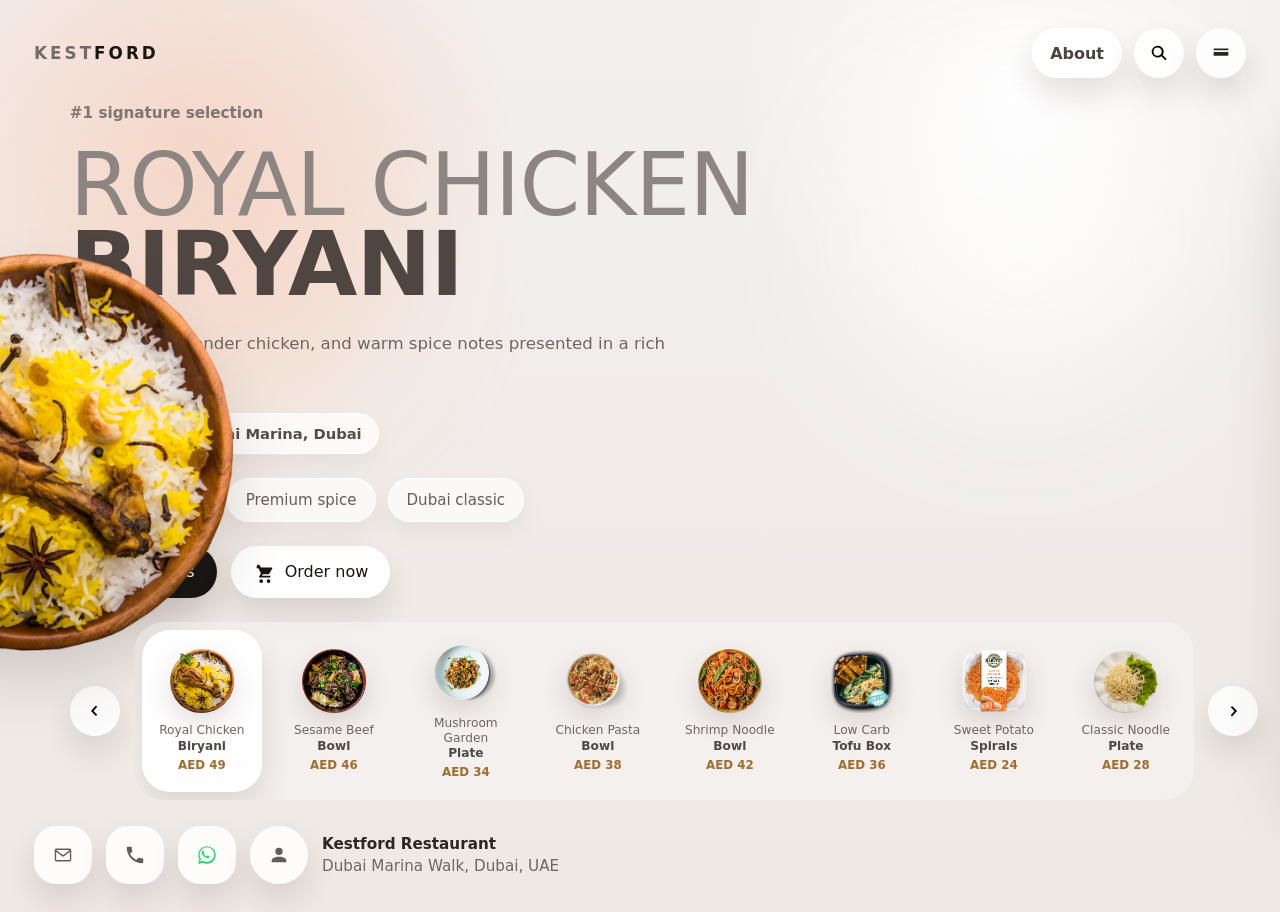
==== index.html @ b84ca765 "Add files via upload" ====
<!doctype html>
<html lang="en">
  <head>
    <meta charset="UTF-8" />
    <meta name="viewport" content="width=device-width, initial-scale=1.0" />
    <title>Kestford Restaurant</title>
    <meta name="description" content="Kestford Restaurant in Dubai, UAE. Signature dishes, AED pricing, and a premium modern dining experience." />
    <link rel="icon" type="image/svg+xml" href="assets/favicon.svg" />
    <link rel="stylesheet" href="styles.css" />
  </head>
  <body>
    <div class="page-shell">
      <div class="bg-orb orb-left"></div>
      <div class="bg-orb orb-right"></div>

      <header class="topbar">
        <a class="brand" href="./">KEST<span>FORD</span></a>
        <div class="top-actions">
          <a class="icon-btn text-pill" href="about/" aria-label="About us">About</a>
          <button class="icon-btn" type="button" aria-label="Search">
            <svg viewBox="0 0 24 24" aria-hidden="true"><path d="M10.5 4a6.5 6.5 0 1 0 4.026 11.602l4.436 4.436 1.414-1.414-4.436-4.436A6.5 6.5 0 0 0 10.5 4Zm0 2a4.5 4.5 0 1 1 0 9 4.5 4.5 0 0 1 0-9Z"/></svg>
          </button>
          <a class="icon-btn" href="about/" aria-label="Open menu">
            <svg viewBox="0 0 24 24" aria-hidden="true"><path d="M4 7h16v2H4V7Zm0 8v-2h16v2H4Zm0-4h16v2H4v-2Z"/></svg>
          </a>
        </div>
      </header>

      <main class="hero-grid">
        <section class="dish-stage" id="dish-stage" aria-label="Featured dish display">
          <div class="swipe-hint mobile-only">Swipe left or right</div>
          <div class="dish-layer current" id="dish-current">
            <img src="assets/dishes/royal-chicken-biryani.png" alt="Royal Chicken Biryani" />
          </div>
          <div class="dish-layer incoming" id="dish-incoming" aria-hidden="true"></div>
        </section>

        <section class="hero-copy">
          <p class="eyebrow"><span id="rank-number">#1</span> signature selection</p>
          <h1 class="dish-title">
            <span id="title-top">Royal Chicken</span>
            <strong id="title-bottom">Biryani</strong>
          </h1>
          <p class="hero-description" id="dish-description">
            Fragrant rice, tender chicken, and warm spice notes presented in a rich premium bowl.
          </p>

          <div class="meta-row">
            <span class="meta-pill" id="dish-price">AED 49</span>
            <span class="meta-pill" id="dish-location">Dubai Marina, Dubai</span>
          </div>

          <div class="tag-row" id="tag-row"></div>

          <div class="cta-row">
            <a class="primary-btn" href="about/">
              <svg viewBox="0 0 24 24" aria-hidden="true"><path d="M8 5v14l11-7z"/></svg>
              About us
            </a>
            <a class="secondary-btn" href="https://wa.me/15798995633" target="_blank" rel="noopener noreferrer">
              <svg viewBox="0 0 24 24" aria-hidden="true"><path d="M7 4h-2l-1 2v2h2l2.6 5.59-1.35 2.45A1 1 0 0 0 8.12 18h10.76v-2H9.81l.88-1.6h5.71a2 2 0 0 0 1.76-1.05L21 8.27A1 1 0 0 0 20.12 7H8.53l-.94-2H7Zm2 16a2 2 0 1 0-.001 3.999A2 2 0 0 0 9 20Zm8 0a2 2 0 1 0-.001 3.999A2 2 0 0 0 17 20Z"/></svg>
              Order now
            </a>
          </div>

          <div class="slider-row">
            <button class="nav-btn" id="prev-btn" aria-label="Previous dish">
              <svg viewBox="0 0 24 24" aria-hidden="true"><path d="m14.41 7.41-1.41-1.41L7.59 12 13 17.41l1.41-1.41L10.41 12z"/></svg>
            </button>
            <div class="thumb-strip" id="thumb-strip"></div>
            <button class="nav-btn" id="next-btn" aria-label="Next dish">
              <svg viewBox="0 0 24 24" aria-hidden="true"><path d="m9.59 16.59 1.41 1.41L16.41 12 11 6.59 9.59 8l4 4z"/></svg>
            </button>
          </div>
        </section>

        <aside class="info-card">
          <div class="info-tabs">
            <button class="tab active" type="button">Overview</button>
            <button class="tab" type="button">Details</button>
          </div>

          <div class="score-row">
            <div class="score-pill" id="dish-rating">4.9</div>
            <button class="heart-btn" type="button" aria-label="Save dish">
              <svg viewBox="0 0 24 24" aria-hidden="true"><path d="m12 21-1.45-1.32C5.4 15.02 2 11.93 2 8.15 2 5.07 4.42 3 7.5 3c1.74 0 3.41.81 4.5 2.09A5.99 5.99 0 0 1 16.5 3C19.58 3 22 5.07 22 8.15c0 3.78-3.4 6.87-8.55 11.54z"/></svg>
            </button>
          </div>

          <h2 id="chef-name">Kestford Signature</h2>
          <p class="info-text" id="chef-text">
            A refined Dubai dining experience with modern comfort bowls, premium ingredients, and warm table service.
          </p>

          <div class="stats-grid">
            <div class="stat-box"><span>Price</span><strong id="stat-price">AED 49</strong></div>
            <div class="stat-box"><span>Cuisine</span><strong id="stat-cuisine">Middle Eastern</strong></div>
            <div class="stat-box"><span>Location</span><strong id="stat-location">Dubai Marina</strong></div>
            <div class="stat-box"><span>Service</span><strong id="stat-service">Dine In</strong></div>
          </div>

          <div class="social-row">
            <button class="round-muted" type="button" aria-label="Like">
              <svg viewBox="0 0 24 24" aria-hidden="true"><path d="M9 21H5a2 2 0 0 1-2-2v-7a2 2 0 0 1 2-2h4v11Zm2 0h6.31a2 2 0 0 0 1.96-1.61l1.2-6A2 2 0 0 0 18.51 11H15V7.5A2.5 2.5 0 0 0 12.5 5L11 12z"/></svg>
            </button>
            <button class="round-muted" type="button" aria-label="Rate">
              <svg viewBox="0 0 24 24" aria-hidden="true"><path d="m12 17.27 6.18 3.73-1.64-7.03L22 9.24l-7.19-.61L12 2 9.19 8.63 2 9.24l5.46 4.73L5.82 21z"/></svg>
            </button>
            <span class="social-caption">Dubai, UAE • Prices shown in AED</span>
          </div>
        </aside>
      </main>

      <footer class="dock contact-dock">
        <a class="dock-btn" href="mailto:hello@kestford.com" aria-label="Email Kestford">
          <svg viewBox="0 0 24 24" aria-hidden="true"><path d="M3 6.75A1.75 1.75 0 0 1 4.75 5h14.5C20.22 5 21 5.78 21 6.75v10.5A1.75 1.75 0 0 1 19.25 19H4.75A1.75 1.75 0 0 1 3 17.25V6.75Zm1.75-.25a.25.25 0 0 0-.18.08l7.18 5.42a.44.44 0 0 0 .5 0l7.18-5.42a.25.25 0 0 0-.18-.08H4.75Zm14.75 2.06-6.35 4.79a1.94 1.94 0 0 1-2.3 0L4.5 8.56v8.69c0 .14.11.25.25.25h14.5c.14 0 .25-.11.25-.25V8.56Z"/></svg>
        </a>
        <a class="dock-btn" href="tel:+15798995633" aria-label="Call Kestford">
          <svg viewBox="0 0 24 24" aria-hidden="true"><path d="M6.62 10.79a15.46 15.46 0 0 0 6.59 6.59l2.2-2.2c.27-.27.67-.36 1.02-.24 1.12.37 2.33.57 3.57.57.55 0 1 .45 1 1V20a1 1 0 0 1-1 1C10.61 21 3 13.39 3 4a1 1 0 0 1 1-1h3.49c.55 0 1 .45 1 1 0 1.24.2 2.45.57 3.57.11.35.03.74-.25 1.02l-2.19 2.2Z"/></svg>
        </a>
        <a class="dock-btn whatsapp-btn" href="https://wa.me/15798995633" target="_blank" rel="noopener noreferrer" aria-label="WhatsApp Kestford">
          <svg viewBox="0 0 32 32" aria-hidden="true"><path d="M19.11 17.56c-.28-.14-1.64-.81-1.9-.91-.25-.09-.44-.14-.62.14s-.72.91-.88 1.09c-.16.19-.32.21-.6.07a7.66 7.66 0 0 1-2.25-1.39 8.49 8.49 0 0 1-1.57-1.96c-.16-.28-.02-.43.12-.57.13-.13.28-.33.42-.49.14-.16.19-.28.28-.46.09-.19.05-.35-.02-.49-.07-.14-.62-1.5-.85-2.05-.22-.53-.45-.46-.62-.47h-.53c-.19 0-.49.07-.74.35s-.97.95-.97 2.32.99 2.69 1.13 2.88c.14.19 1.95 2.97 4.72 4.17.66.29 1.18.46 1.59.59.67.21 1.29.18 1.78.11.54-.08 1.64-.67 1.87-1.32.23-.65.23-1.21.16-1.32-.07-.12-.26-.19-.54-.33Z" fill="currentColor"/><path d="M16.02 3.2C9.03 3.2 3.36 8.84 3.36 15.81c0 2.23.58 4.4 1.69 6.32L3 29l7.08-1.86a12.83 12.83 0 0 0 5.94 1.46h.01c6.98 0 12.65-5.64 12.65-12.61 0-3.38-1.32-6.56-3.71-8.95A12.6 12.6 0 0 0 16.02 3.2Zm0 22.87h-.01a10.67 10.67 0 0 1-5.43-1.48l-.39-.23-4.2 1.1 1.12-4.09-.25-.42a10.5 10.5 0 0 1-1.61-5.55c0-5.83 4.77-10.58 10.66-10.58 2.85 0 5.52 1.1 7.52 3.1a10.48 10.48 0 0 1 3.12 7.48c0 5.83-4.79 10.58-10.68 10.58Z" fill="currentColor"/></svg>
        </a>
        <a class="dock-btn profile" href="about/" aria-label="About Kestford">
          <svg viewBox="0 0 24 24" aria-hidden="true"><path d="M12 12a4 4 0 1 0 0-8 4 4 0 0 0 0 8Zm0 2c-4.42 0-8 1.79-8 4v2h16v-2c0-2.21-3.58-4-8-4Z"/></svg>
        </a>
        <div class="dock-copy">
          <strong>Kestford Restaurant</strong>
          <span>Dubai Marina Walk, Dubai, UAE</span>
        </div>
      </footer>
    </div>

    <script src="script.js"></script>
  </body>
</html>
---- styles.css ----
:root {
  --bg: #f0ebe7;
  --card: rgba(255, 255, 255, 0.72);
  --white: #ffffff;
  --text: #2b2623;
  --muted: #7e7672;
  --shadow-lg: 0 28px 70px rgba(46, 28, 18, 0.14);
  --shadow-md: 0 16px 30px rgba(46, 28, 18, 0.12);
  --radius-xl: 34px;
  --radius-lg: 26px;
  --whatsapp: #25d366;
}

* { box-sizing: border-box; }
html, body {
  margin: 0;
  min-height: 100%;
  background: var(--bg);
  color: var(--text);
  font-family: Inter, ui-sans-serif, system-ui, -apple-system, BlinkMacSystemFont, "Segoe UI", sans-serif;
}
button, input, textarea, select { font: inherit; }
button { border: 0; cursor: pointer; }
a { color: inherit; text-decoration: none; }
img { display: block; max-width: 100%; }

.page-shell {
  position: relative;
  overflow: hidden;
  min-height: 100vh;
  padding: 28px clamp(16px, 3vw, 34px) 28px;
  background:
    radial-gradient(circle at 15% 16%, rgba(245, 215, 202, 0.95), transparent 24%),
    radial-gradient(circle at 80% 10%, rgba(255, 255, 255, 0.92), transparent 22%),
    linear-gradient(180deg, #f3efec 0%, #efe9e5 100%);
}

.about-shell {
  display: flex;
  flex-direction: column;
}

.bg-orb {
  position: absolute;
  border-radius: 999px;
  filter: blur(80px);
  opacity: 0.85;
  pointer-events: none;
}
.orb-left {
  top: 110px;
  left: 90px;
  width: 280px;
  height: 280px;
  background: rgba(246, 214, 197, 0.8);
}
.orb-right {
  top: 90px;
  right: 110px;
  width: 300px;
  height: 300px;
  background: rgba(255, 255, 255, 0.86);
}
.topbar, .hero-grid, .dock, .about-page { position: relative; z-index: 2; }

.topbar {
  display: flex;
  align-items: center;
  justify-content: space-between;
  gap: 18px;
  margin: 0 auto;
  max-width: 1340px;
}

.brand {
  font-size: 1.05rem;
  font-weight: 700;
  letter-spacing: 0.18em;
  color: #736b67;
}
.brand span { color: #181513; }
.top-actions {
  display: flex;
  align-items: center;
  gap: 12px;
}

.icon-btn,
.nav-btn,
.dock-btn,
.round-muted,
.heart-btn {
  display: inline-flex;
  align-items: center;
  justify-content: center;
  background: rgba(255, 255, 255, 0.84);
  border-radius: 999px;
  box-shadow: var(--shadow-md);
  transition: transform 180ms ease, background 180ms ease, box-shadow 180ms ease;
}

.icon-btn:hover,
.nav-btn:hover,
.dock-btn:hover,
.round-muted:hover,
.heart-btn:hover,
.primary-btn:hover,
.secondary-btn:hover,
.thumb-card:hover {
  transform: translateY(-2px) scale(1.02);
}

.icon-btn,
.nav-btn,
.round-muted,
.heart-btn {
  width: 50px;
  height: 50px;
}

.text-pill {
  width: auto;
  padding: 0 18px;
  font-weight: 700;
  color: #4b433f;
}
.active-pill {
  background: #181513;
  color: #fff;
}

.icon-btn svg,
.nav-btn svg,
.dock-btn svg,
.round-muted svg,
.heart-btn svg,
.primary-btn svg,
.secondary-btn svg {
  width: 22px;
  height: 22px;
  fill: currentColor;
}

.hero-grid {
  display: grid;
  grid-template-columns: 1.02fr 1.15fr 0.72fr;
  gap: clamp(24px, 2.8vw, 40px);
  align-items: center;
  max-width: 1340px;
  min-height: calc(100vh - 170px);
  margin: 0 auto;
  padding-top: 18px;
}

.dish-stage {
  position: relative;
  min-height: 640px;
  display: flex;
  align-items: center;
  justify-content: center;
  overflow: visible;
  touch-action: pan-y;
}

.swipe-hint {
  position: absolute;
  top: 8px;
  left: 50%;
  transform: translateX(-50%);
  z-index: 3;
  padding: 8px 14px;
  border-radius: 999px;
  background: rgba(255,255,255,0.75);
  color: #6b635e;
  font-size: 0.8rem;
  box-shadow: var(--shadow-md);
}
.mobile-only { display: none; }

.dish-layer {
  position: absolute;
  width: min(31vw, 470px);
  display: flex;
  align-items: center;
  justify-content: center;
  transform-origin: 50% 54%;
  will-change: transform, opacity;
}

.dish-layer img {
  width: 100%;
  height: auto;
  object-fit: contain;
  filter: drop-shadow(0 30px 28px rgba(38, 20, 10, 0.15));
}

.dish-layer.incoming {
  opacity: 0;
  pointer-events: none;
}

.dish-layer.animate-in-right { animation: dishInFromRight 720ms cubic-bezier(0.18, 0.86, 0.22, 1) forwards; }
.dish-layer.animate-in-left { animation: dishInFromLeft 720ms cubic-bezier(0.18, 0.86, 0.22, 1) forwards; }
.dish-layer.animate-out-left { animation: dishOutToLeft 720ms cubic-bezier(0.4, 0.08, 0.3, 1) forwards; }
.dish-layer.animate-out-right { animation: dishOutToRight 720ms cubic-bezier(0.4, 0.08, 0.3, 1) forwards; }

@keyframes dishInFromRight {
  0% { opacity: 0; transform: translate(120px, 0) scale(0.92); }
  35% { opacity: 1; }
  100% { opacity: 1; transform: translate(0, 0) scale(1); }
}
@keyframes dishInFromLeft {
  0% { opacity: 0; transform: translate(-120px, 0) scale(0.92); }
  35% { opacity: 1; }
  100% { opacity: 1; transform: translate(0, 0) scale(1); }
}
@keyframes dishOutToLeft {
  0% { opacity: 1; transform: translate(0, 0) scale(1); }
  100% { opacity: 0; transform: translate(-120px, 0) scale(0.92); }
}
@keyframes dishOutToRight {
  0% { opacity: 1; transform: translate(0, 0) scale(1); }
  100% { opacity: 0; transform: translate(120px, 0) scale(0.92); }
}

.hero-copy {
  display: flex;
  flex-direction: column;
  gap: 24px;
}
.eyebrow {
  margin: 0;
  font-size: 0.95rem;
  font-weight: 600;
  color: var(--muted);
}
.dish-title {
  margin: 0;
  display: flex;
  flex-direction: column;
  text-transform: uppercase;
  line-height: 0.9;
  letter-spacing: -0.04em;
}
.dish-title span {
  font-size: clamp(3.3rem, 6.8vw, 6rem);
  font-weight: 300;
  color: #8d8581;
}
.dish-title strong {
  font-size: clamp(3.5rem, 7vw, 6.4rem);
  font-weight: 900;
  color: #4f4641;
}
.hero-description {
  max-width: 630px;
  margin: 0;
  font-size: 1.04rem;
  line-height: 1.8;
  color: #6f6661;
}
.meta-row {
  display: flex;
  flex-wrap: wrap;
  gap: 12px;
}
.meta-pill {
  padding: 11px 16px;
  border-radius: 999px;
  background: rgba(255, 255, 255, 0.76);
  color: #564d48;
  border: 1px solid rgba(255,255,255,.85);
  box-shadow: 0 12px 24px rgba(67, 44, 28, 0.06);
  font-size: 0.92rem;
  font-weight: 700;
}
.tag-row {
  display: flex;
  flex-wrap: wrap;
  gap: 12px;
}
.tag-pill {
  padding: 12px 18px;
  border-radius: 999px;
  background: rgba(255, 255, 255, 0.7);
  border: 1px solid rgba(255, 255, 255, 0.85);
  color: #655d58;
  box-shadow: 0 12px 24px rgba(67, 44, 28, 0.06);
  font-size: 0.94rem;
}
.cta-row, .slider-row, .social-row {
  display: flex;
  align-items: center;
  gap: 14px;
}
.primary-btn, .secondary-btn {
  display: inline-flex;
  align-items: center;
  gap: 10px;
  padding: 15px 22px;
  border-radius: 999px;
  box-shadow: var(--shadow-md);
  transition: transform 180ms ease, box-shadow 180ms ease;
}
.primary-btn {
  color: var(--white);
  background: #181513;
}
.secondary-btn {
  color: #181513;
  background: rgba(255, 255, 255, 0.95);
}
.thumb-strip {
  flex: 1;
  display: flex;
  gap: 12px;
  overflow-x: auto;
  padding: 8px;
  border-radius: 30px;
  background: rgba(255, 255, 255, 0.28);
  backdrop-filter: blur(18px);
  scrollbar-width: none;
  scroll-behavior: smooth;
}
.thumb-strip::-webkit-scrollbar { display: none; }
.thumb-card {
  min-width: 120px;
  padding: 12px 10px;
  border-radius: 28px;
  background: transparent;
  transition: transform 180ms ease, background 180ms ease, box-shadow 180ms ease;
}
.thumb-card.active {
  background: rgba(255, 255, 255, 0.94);
  box-shadow: var(--shadow-md);
}
.thumb-card img {
  width: 64px;
  height: 64px;
  margin: 0 auto 10px;
  object-fit: contain;
  filter: drop-shadow(0 10px 12px rgba(46, 28, 18, 0.14));
}
.thumb-card span,
.thumb-card strong,
.thumb-card small {
  display: block;
  text-align: center;
  line-height: 1.25;
}
.thumb-card span { color: #6f6661; font-size: 0.76rem; }
.thumb-card strong { color: #504843; font-size: 0.76rem; }
.thumb-card small { color: #a06c2f; font-size: 0.74rem; margin-top: 4px; font-weight: 700; }

.info-card {
  padding: 22px;
  border-radius: var(--radius-xl);
  background: var(--card);
  box-shadow: var(--shadow-lg);
  backdrop-filter: blur(22px);
}
.info-tabs {
  display: flex;
  align-items: center;
  justify-content: space-between;
  gap: 10px;
  margin-bottom: 18px;
}
.tab {
  padding: 11px 16px;
  border-radius: 999px;
  background: transparent;
  color: #88807b;
  font-weight: 600;
}
.tab.active { background: #181513; color: var(--white); }
.score-row {
  display: flex;
  align-items: center;
  justify-content: space-between;
  gap: 16px;
  margin-bottom: 16px;
}
.score-pill {
  width: 84px;
  height: 84px;
  border-radius: 28px;
  display: flex;
  align-items: center;
  justify-content: center;
  background: linear-gradient(180deg, #ffd6df 0%, #f3bec8 100%);
  font-size: 2rem;
  font-weight: 900;
  color: #1d1714;
  box-shadow: inset 0 1px 1px rgba(255, 255, 255, 0.6);
}
.heart-btn { color: #7a6a6a; }
.info-card h2 { margin: 0; font-size: 1.7rem; }
.info-text {
  margin: 12px 0 0;
  font-size: 0.98rem;
  line-height: 1.75;
  color: #6e6661;
}
.stats-grid {
  display: grid;
  grid-template-columns: repeat(2, minmax(0, 1fr));
  gap: 12px;
  margin-top: 20px;
}
.stat-box {
  padding: 14px 15px;
  border-radius: 22px;
  background: rgba(255, 255, 255, 0.7);
}
.stat-box span {
  display: block;
  color: #958d87;
  font-size: 0.82rem;
  margin-bottom: 4px;
}
.stat-box strong { font-size: 1.04rem; }
.social-row {
  margin-top: 18px;
  padding-top: 18px;
  border-top: 1px solid rgba(117, 107, 101, 0.18);
}
.round-muted {
  width: 46px;
  height: 46px;
  color: #655d59;
  background: rgba(243, 242, 240, 0.9);
}
.social-caption { color: #7d746f; font-size: 0.95rem; }

.dock {
  max-width: 1340px;
  margin: 10px auto 0;
  display: flex;
  align-items: center;
  gap: 14px;
}
.contact-dock {
  flex-wrap: wrap;
  padding-top: 8px;
}
.dock-btn {
  width: 58px;
  height: 58px;
  border-radius: 22px;
  color: #645c58;
}
.dock-btn.profile { border-radius: 999px; }
.whatsapp-btn { color: var(--whatsapp); }
.dock-copy {
  display: flex;
  flex-direction: column;
  gap: 4px;
  color: #6e6661;
  font-size: 0.95rem;
}
.dock-copy strong { color: #2d2622; }

.fade-swap { animation: textSwap 320ms ease; }
@keyframes textSwap {
  0% { opacity: 0.35; transform: translateY(10px); }
  100% { opacity: 1; transform: translateY(0); }
}

.about-page {
  max-width: 1340px;
  margin: 0 auto;
  padding-top: 30px;
  display: flex;
  flex-direction: column;
  gap: 22px;
  min-height: calc(100vh - 170px);
}
.card-panel {
  padding: 28px;
  border-radius: var(--radius-xl);
  background: var(--card);
  box-shadow: var(--shadow-lg);
  backdrop-filter: blur(22px);
}
.about-title {
  margin: 0;
  font-size: clamp(2.2rem, 4vw, 4.2rem);
  line-height: 1.05;
  letter-spacing: -0.03em;
  color: #453d39;
}
.about-grid {
  display: grid;
  grid-template-columns: 1fr 0.86fr;
  gap: 22px;
}
.wide-panel {
  grid-column: 1 / -1;
}
.card-panel h2 {
  margin: 0 0 14px;
  font-size: 1.6rem;
}
.card-panel p {
  margin: 0 0 14px;
  color: #6d6560;
  line-height: 1.8;
}
.detail-list {
  list-style: none;
  margin: 0;
  padding: 0;
  display: grid;
  gap: 14px;
}
.detail-list li {
  display: flex;
  justify-content: space-between;
  gap: 14px;
  padding-bottom: 12px;
  border-bottom: 1px solid rgba(117, 107, 101, 0.12);
}
.detail-list strong { color: #3a322f; }
.detail-list span { color: #6d6560; text-align: right; }
.feature-grid {
  display: grid;
  grid-template-columns: repeat(4, minmax(0, 1fr));
  gap: 14px;
}
.feature-box {
  padding: 18px;
  border-radius: 24px;
  background: rgba(255,255,255,0.72);
}
.feature-box strong, .feature-box span { display: block; }
.feature-box strong { margin-bottom: 8px; color: #392f2a; }
.feature-box span { color: #6d6560; line-height: 1.6; }

@media (max-width: 1140px) {
  .hero-grid { grid-template-columns: 1fr; padding-bottom: 24px; min-height: auto; }
  .dish-stage { min-height: 430px; }
  .dish-layer { width: min(72vw, 430px); }
  .info-card { max-width: 560px; }
  .about-grid { grid-template-columns: 1fr; }
  .feature-grid { grid-template-columns: repeat(2, minmax(0, 1fr)); }
}

@media (max-width: 720px) {
  .page-shell { padding: 18px 14px 22px; }
  .topbar { margin-bottom: 6px; }
  .brand { font-size: 0.96rem; letter-spacing: 0.14em; }
  .top-actions { gap: 8px; }
  .icon-btn, .nav-btn, .round-muted, .heart-btn { width: 44px; height: 44px; }
  .text-pill { padding: 0 14px; font-size: 0.92rem; }
  .dish-stage { min-height: 330px; }
  .dish-layer { width: min(80vw, 320px); }
  .mobile-only { display: inline-flex; }
  .cta-row, .slider-row, .contact-dock { flex-wrap: wrap; }
  .thumb-strip { min-width: 100%; order: 3; }
  .hero-copy { gap: 18px; }
  .hero-description { font-size: 0.95rem; line-height: 1.7; }
  .info-card { padding: 18px; }
  .score-pill { width: 76px; height: 76px; font-size: 1.75rem; }
  .stats-grid { grid-template-columns: 1fr 1fr; }
  .social-row { align-items: flex-start; flex-wrap: wrap; }
  .dock-btn { width: 52px; height: 52px; }
  .dock-copy { width: 100%; }
  .card-panel { padding: 22px; }
  .detail-list li { flex-direction: column; }
  .detail-list span { text-align: left; }
  .feature-grid { grid-template-columns: 1fr; }
}
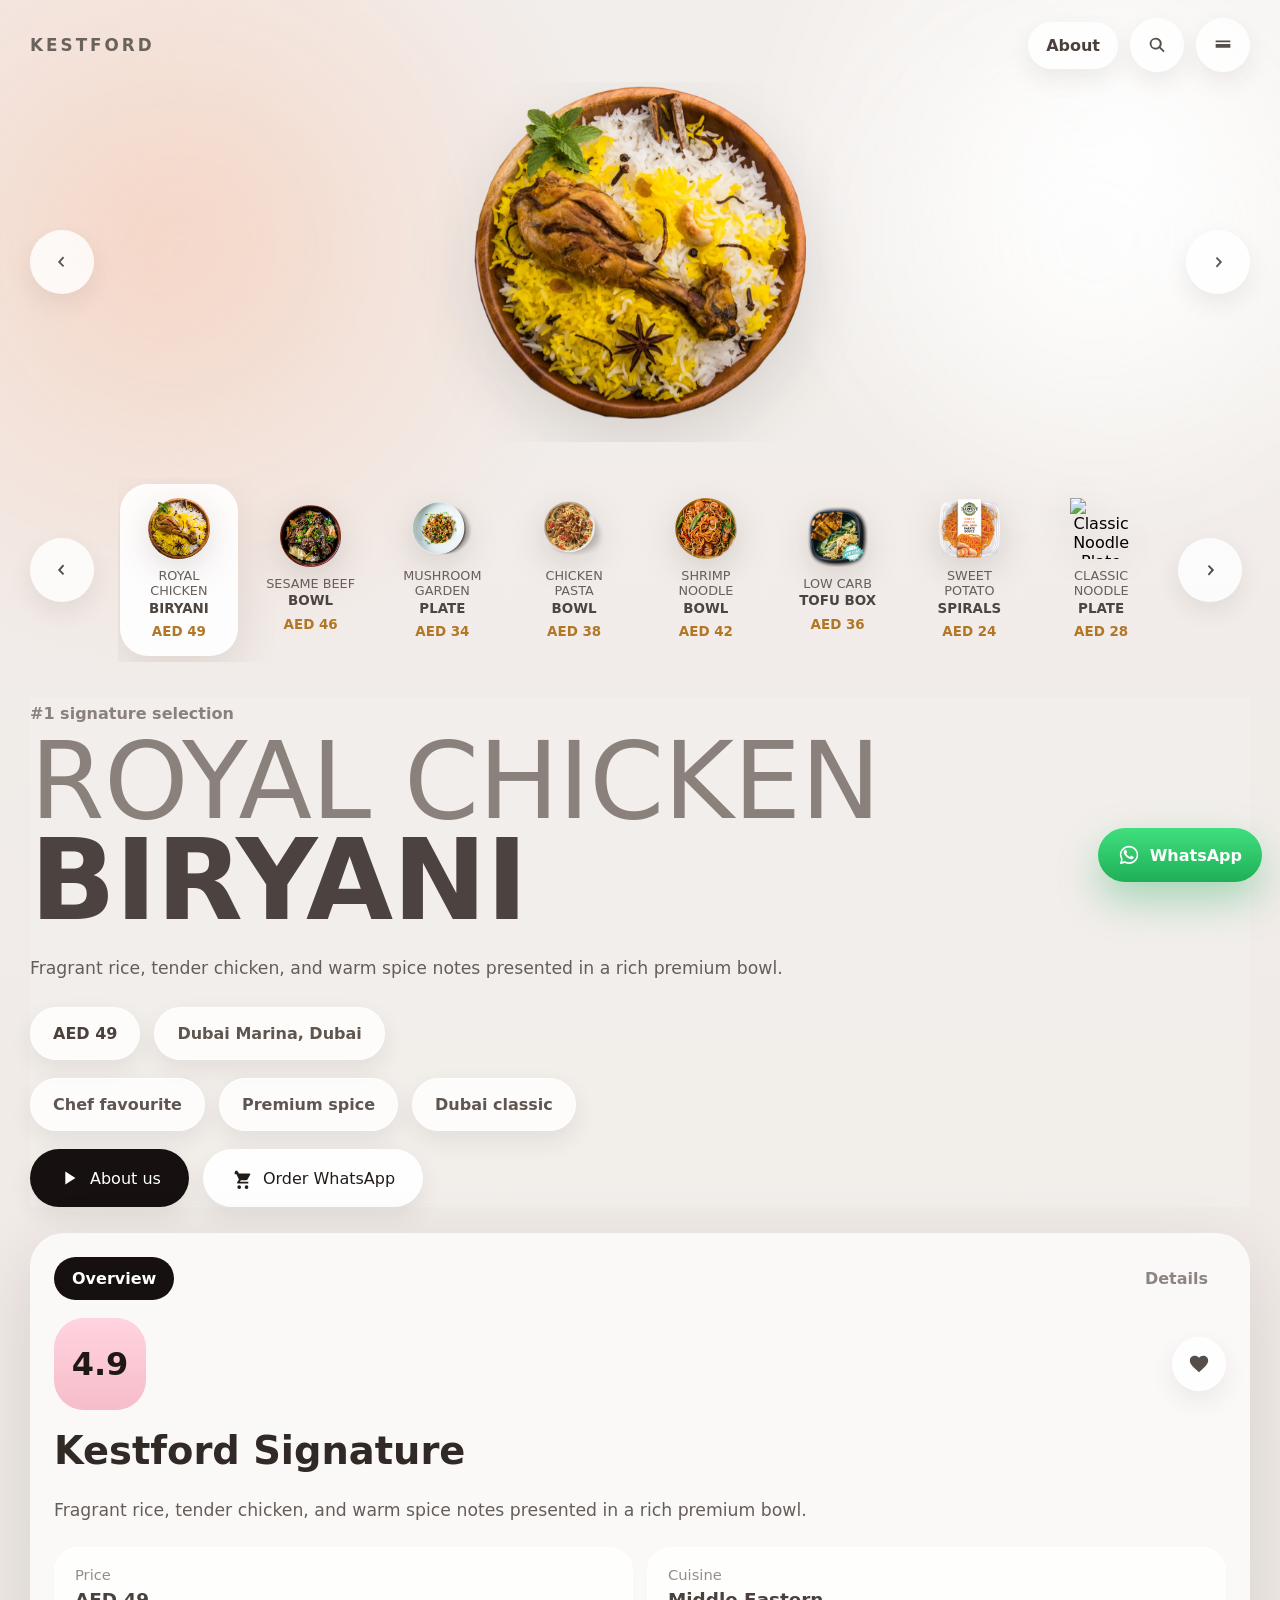
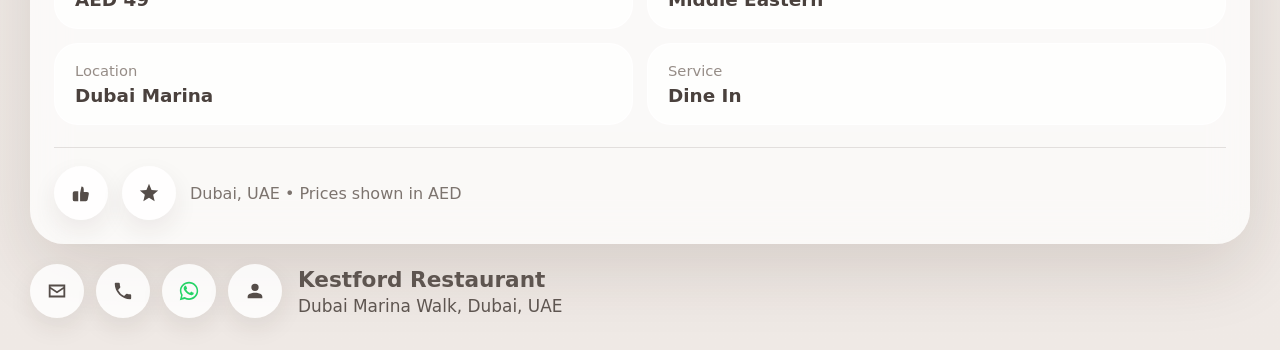
==== commit 7b634244: "Add files via upload" ====
--- a/index.html
+++ b/index.html
@@ -4,8 +4,9 @@
     <meta charset="UTF-8" />
     <meta name="viewport" content="width=device-width, initial-scale=1.0" />
     <title>Kestford Restaurant</title>
-    <meta name="description" content="Kestford Restaurant in Dubai, UAE. Signature dishes, AED pricing, and a premium modern dining experience." />
+    <meta name="description" content="Kestford Restaurant in Dubai serves signature bowls, plates, and chef favourites with smooth menu browsing and WhatsApp ordering." />
     <link rel="icon" type="image/svg+xml" href="assets/favicon.svg" />
+    <link rel="icon" type="image/png" href="assets/favicon.png" />
     <link rel="stylesheet" href="styles.css" />
   </head>
   <body>
@@ -13,124 +14,136 @@
       <div class="bg-orb orb-left"></div>
       <div class="bg-orb orb-right"></div>
 
-      <header class="topbar">
-        <a class="brand" href="./">KEST<span>FORD</span></a>
-        <div class="top-actions">
-          <a class="icon-btn text-pill" href="about/" aria-label="About us">About</a>
-          <button class="icon-btn" type="button" aria-label="Search">
+      <header class="topbar page-width">
+        <a class="brand" href="./">KESTFORD</a>
+        <nav class="top-actions" aria-label="Main navigation">
+          <a class="chip-link" href="about/">About</a>
+          <button class="icon-btn" type="button" aria-label="Search" title="Search">
             <svg viewBox="0 0 24 24" aria-hidden="true"><path d="M10.5 4a6.5 6.5 0 1 0 4.026 11.602l4.436 4.436 1.414-1.414-4.436-4.436A6.5 6.5 0 0 0 10.5 4Zm0 2a4.5 4.5 0 1 1 0 9 4.5 4.5 0 0 1 0-9Z"/></svg>
           </button>
-          <a class="icon-btn" href="about/" aria-label="Open menu">
+          <a class="icon-btn" href="about/" aria-label="Menu and about" title="Menu and about">
             <svg viewBox="0 0 24 24" aria-hidden="true"><path d="M4 7h16v2H4V7Zm0 8v-2h16v2H4Zm0-4h16v2H4v-2Z"/></svg>
           </a>
-        </div>
+        </nav>
       </header>
 
-      <main class="hero-grid">
-        <section class="dish-stage" id="dish-stage" aria-label="Featured dish display">
-          <div class="swipe-hint mobile-only">Swipe left or right</div>
-          <div class="dish-layer current" id="dish-current">
-            <img src="assets/dishes/royal-chicken-biryani.png" alt="Royal Chicken Biryani" />
+      <main class="page-width main-stack">
+        <section class="plate-zone" aria-label="Featured dish area">
+          <button class="plate-nav plate-nav-left" id="prev-btn" type="button" aria-label="Previous dish">
+            <svg viewBox="0 0 24 24" aria-hidden="true"><path d="m14.41 7.41-1.41-1.41L7.59 12 13 17.41l1.41-1.41L10.41 12z"/></svg>
+          </button>
+
+          <div class="plate-stage" id="plate-stage">
+            <div class="plate-glow"></div>
+            <div class="plate-layer current" id="plate-current"></div>
+            <div class="plate-layer incoming" id="plate-incoming" aria-hidden="true"></div>
           </div>
-          <div class="dish-layer incoming" id="dish-incoming" aria-hidden="true"></div>
+
+          <button class="plate-nav plate-nav-right" id="next-btn" type="button" aria-label="Next dish">
+            <svg viewBox="0 0 24 24" aria-hidden="true"><path d="m9.59 16.59 1.41 1.41L16.41 12 11 6.59 9.59 8l4 4z"/></svg>
+          </button>
         </section>
 
-        <section class="hero-copy">
-          <p class="eyebrow"><span id="rank-number">#1</span> signature selection</p>
-          <h1 class="dish-title">
-            <span id="title-top">Royal Chicken</span>
-            <strong id="title-bottom">Biryani</strong>
-          </h1>
-          <p class="hero-description" id="dish-description">
-            Fragrant rice, tender chicken, and warm spice notes presented in a rich premium bowl.
-          </p>
-
-          <div class="meta-row">
-            <span class="meta-pill" id="dish-price">AED 49</span>
-            <span class="meta-pill" id="dish-location">Dubai Marina, Dubai</span>
+        <section class="menu-band" aria-label="Dish slider">
+          <button class="menu-arrow" id="menu-prev" type="button" aria-label="Scroll menu left">
+            <svg viewBox="0 0 24 24" aria-hidden="true"><path d="m14.41 7.41-1.41-1.41L7.59 12 13 17.41l1.41-1.41L10.41 12z"/></svg>
+          </button>
+          <div class="menu-track-wrap">
+            <div class="menu-track" id="menu-track"></div>
           </div>
-
-          <div class="tag-row" id="tag-row"></div>
-
-          <div class="cta-row">
-            <a class="primary-btn" href="about/">
-              <svg viewBox="0 0 24 24" aria-hidden="true"><path d="M8 5v14l11-7z"/></svg>
-              About us
-            </a>
-            <a class="secondary-btn" href="https://wa.me/15798995633" target="_blank" rel="noopener noreferrer">
-              <svg viewBox="0 0 24 24" aria-hidden="true"><path d="M7 4h-2l-1 2v2h2l2.6 5.59-1.35 2.45A1 1 0 0 0 8.12 18h10.76v-2H9.81l.88-1.6h5.71a2 2 0 0 0 1.76-1.05L21 8.27A1 1 0 0 0 20.12 7H8.53l-.94-2H7Zm2 16a2 2 0 1 0-.001 3.999A2 2 0 0 0 9 20Zm8 0a2 2 0 1 0-.001 3.999A2 2 0 0 0 17 20Z"/></svg>
-              Order now
-            </a>
-          </div>
-
-          <div class="slider-row">
-            <button class="nav-btn" id="prev-btn" aria-label="Previous dish">
-              <svg viewBox="0 0 24 24" aria-hidden="true"><path d="m14.41 7.41-1.41-1.41L7.59 12 13 17.41l1.41-1.41L10.41 12z"/></svg>
-            </button>
-            <div class="thumb-strip" id="thumb-strip"></div>
-            <button class="nav-btn" id="next-btn" aria-label="Next dish">
-              <svg viewBox="0 0 24 24" aria-hidden="true"><path d="m9.59 16.59 1.41 1.41L16.41 12 11 6.59 9.59 8l4 4z"/></svg>
-            </button>
-          </div>
+          <button class="menu-arrow" id="menu-next" type="button" aria-label="Scroll menu right">
+            <svg viewBox="0 0 24 24" aria-hidden="true"><path d="m9.59 16.59 1.41 1.41L16.41 12 11 6.59 9.59 8l4 4z"/></svg>
+          </button>
         </section>
 
-        <aside class="info-card">
-          <div class="info-tabs">
-            <button class="tab active" type="button">Overview</button>
-            <button class="tab" type="button">Details</button>
-          </div>
+        <section class="content-stack">
+          <section class="hero-copy" aria-label="Dish details">
+            <p class="eyebrow"><span id="rank-number">#1</span> signature selection</p>
+            <h1 class="dish-title">
+              <span id="title-top">ROYAL CHICKEN</span>
+              <strong id="title-bottom">BIRYANI</strong>
+            </h1>
+            <p class="hero-description" id="dish-description"></p>
+            <div class="meta-row">
+              <span class="meta-pill strong" id="price-pill">AED 49</span>
+              <span class="meta-pill" id="location-pill">Dubai Marina, Dubai</span>
+            </div>
+            <div class="tag-row" id="tag-row"></div>
+            <div class="cta-row">
+              <a class="primary-btn" href="about/">
+                <svg viewBox="0 0 24 24" aria-hidden="true"><path d="M8 5v14l11-7z"/></svg>
+                About us
+              </a>
+              <button class="secondary-btn" id="order-btn" type="button">
+                <svg viewBox="0 0 24 24" aria-hidden="true"><path d="M7 4h-2l-1 2v2h2l2.6 5.59-1.35 2.45A1 1 0 0 0 8.12 18h10.76v-2H9.81l.88-1.6h5.71a2 2 0 0 0 1.76-1.05L21 8.27A1 1 0 0 0 20.12 7H8.53l-.94-2H7Zm2 16a2 2 0 1 0-.001 3.999A2 2 0 0 0 9 20Zm8 0a2 2 0 1 0-.001 3.999A2 2 0 0 0 17 20Z"/></svg>
+                Order WhatsApp
+              </button>
+            </div>
+          </section>
 
-          <div class="score-row">
-            <div class="score-pill" id="dish-rating">4.9</div>
-            <button class="heart-btn" type="button" aria-label="Save dish">
-              <svg viewBox="0 0 24 24" aria-hidden="true"><path d="m12 21-1.45-1.32C5.4 15.02 2 11.93 2 8.15 2 5.07 4.42 3 7.5 3c1.74 0 3.41.81 4.5 2.09A5.99 5.99 0 0 1 16.5 3C19.58 3 22 5.07 22 8.15c0 3.78-3.4 6.87-8.55 11.54z"/></svg>
-            </button>
-          </div>
-
-          <h2 id="chef-name">Kestford Signature</h2>
-          <p class="info-text" id="chef-text">
-            A refined Dubai dining experience with modern comfort bowls, premium ingredients, and warm table service.
-          </p>
-
-          <div class="stats-grid">
-            <div class="stat-box"><span>Price</span><strong id="stat-price">AED 49</strong></div>
-            <div class="stat-box"><span>Cuisine</span><strong id="stat-cuisine">Middle Eastern</strong></div>
-            <div class="stat-box"><span>Location</span><strong id="stat-location">Dubai Marina</strong></div>
-            <div class="stat-box"><span>Service</span><strong id="stat-service">Dine In</strong></div>
-          </div>
-
-          <div class="social-row">
-            <button class="round-muted" type="button" aria-label="Like">
-              <svg viewBox="0 0 24 24" aria-hidden="true"><path d="M9 21H5a2 2 0 0 1-2-2v-7a2 2 0 0 1 2-2h4v11Zm2 0h6.31a2 2 0 0 0 1.96-1.61l1.2-6A2 2 0 0 0 18.51 11H15V7.5A2.5 2.5 0 0 0 12.5 5L11 12z"/></svg>
-            </button>
-            <button class="round-muted" type="button" aria-label="Rate">
-              <svg viewBox="0 0 24 24" aria-hidden="true"><path d="m12 17.27 6.18 3.73-1.64-7.03L22 9.24l-7.19-.61L12 2 9.19 8.63 2 9.24l5.46 4.73L5.82 21z"/></svg>
-            </button>
-            <span class="social-caption">Dubai, UAE • Prices shown in AED</span>
-          </div>
-        </aside>
+          <section class="details-card" aria-label="Restaurant details">
+            <div class="details-head">
+              <button class="tab active" id="overview-tab" type="button">Overview</button>
+              <button class="tab" id="details-tab" type="button">Details</button>
+            </div>
+            <div class="score-fav-row">
+              <div class="score-pill" id="dish-rating">4.9</div>
+              <button class="heart-btn" type="button" aria-label="Save dish">
+                <svg viewBox="0 0 24 24" aria-hidden="true"><path d="m12 21-1.45-1.32C5.4 15.02 2 11.93 2 8.15 2 5.07 4.42 3 7.5 3c1.74 0 3.41.81 4.5 2.09A5.99 5.99 0 0 1 16.5 3C19.58 3 22 5.07 22 8.15c0 3.78-3.4 6.87-8.55 11.54z"/></svg>
+              </button>
+            </div>
+            <h2 id="card-title">Kestford Signature</h2>
+            <p class="details-copy" id="details-copy"></p>
+            <div class="details-grid">
+              <div class="detail-box"><span>Price</span><strong id="detail-price">AED 49</strong></div>
+              <div class="detail-box"><span>Cuisine</span><strong id="detail-cuisine">Middle Eastern</strong></div>
+              <div class="detail-box"><span>Location</span><strong id="detail-location">Dubai Marina</strong></div>
+              <div class="detail-box"><span>Service</span><strong id="detail-service">Dine In</strong></div>
+            </div>
+            <div class="card-footer-row">
+              <button class="round-muted" type="button" aria-label="Like"><svg viewBox="0 0 24 24" aria-hidden="true"><path d="M9 21H5a2 2 0 0 1-2-2v-7a2 2 0 0 1 2-2h4v11Zm2 0h6.31a2 2 0 0 0 1.96-1.61l1.2-6A2 2 0 0 0 18.51 11H15V7.5A2.5 2.5 0 0 0 12.5 5L11 12z"/></svg></button>
+              <button class="round-muted" type="button" aria-label="Rate"><svg viewBox="0 0 24 24" aria-hidden="true"><path d="m12 17.27 6.18 3.73-1.64-7.03L22 9.24l-7.19-.61L12 2 9.19 8.63 2 9.24l5.46 4.73L5.82 21z"/></svg></button>
+              <span class="footer-note">Dubai, UAE • Prices shown in AED</span>
+            </div>
+          </section>
+        </section>
       </main>
 
-      <footer class="dock contact-dock">
-        <a class="dock-btn" href="mailto:hello@kestford.com" aria-label="Email Kestford">
-          <svg viewBox="0 0 24 24" aria-hidden="true"><path d="M3 6.75A1.75 1.75 0 0 1 4.75 5h14.5C20.22 5 21 5.78 21 6.75v10.5A1.75 1.75 0 0 1 19.25 19H4.75A1.75 1.75 0 0 1 3 17.25V6.75Zm1.75-.25a.25.25 0 0 0-.18.08l7.18 5.42a.44.44 0 0 0 .5 0l7.18-5.42a.25.25 0 0 0-.18-.08H4.75Zm14.75 2.06-6.35 4.79a1.94 1.94 0 0 1-2.3 0L4.5 8.56v8.69c0 .14.11.25.25.25h14.5c.14 0 .25-.11.25-.25V8.56Z"/></svg>
-        </a>
-        <a class="dock-btn" href="tel:+15798995633" aria-label="Call Kestford">
-          <svg viewBox="0 0 24 24" aria-hidden="true"><path d="M6.62 10.79a15.46 15.46 0 0 0 6.59 6.59l2.2-2.2c.27-.27.67-.36 1.02-.24 1.12.37 2.33.57 3.57.57.55 0 1 .45 1 1V20a1 1 0 0 1-1 1C10.61 21 3 13.39 3 4a1 1 0 0 1 1-1h3.49c.55 0 1 .45 1 1 0 1.24.2 2.45.57 3.57.11.35.03.74-.25 1.02l-2.19 2.2Z"/></svg>
-        </a>
-        <a class="dock-btn whatsapp-btn" href="https://wa.me/15798995633" target="_blank" rel="noopener noreferrer" aria-label="WhatsApp Kestford">
-          <svg viewBox="0 0 32 32" aria-hidden="true"><path d="M19.11 17.56c-.28-.14-1.64-.81-1.9-.91-.25-.09-.44-.14-.62.14s-.72.91-.88 1.09c-.16.19-.32.21-.6.07a7.66 7.66 0 0 1-2.25-1.39 8.49 8.49 0 0 1-1.57-1.96c-.16-.28-.02-.43.12-.57.13-.13.28-.33.42-.49.14-.16.19-.28.28-.46.09-.19.05-.35-.02-.49-.07-.14-.62-1.5-.85-2.05-.22-.53-.45-.46-.62-.47h-.53c-.19 0-.49.07-.74.35s-.97.95-.97 2.32.99 2.69 1.13 2.88c.14.19 1.95 2.97 4.72 4.17.66.29 1.18.46 1.59.59.67.21 1.29.18 1.78.11.54-.08 1.64-.67 1.87-1.32.23-.65.23-1.21.16-1.32-.07-.12-.26-.19-.54-.33Z" fill="currentColor"/><path d="M16.02 3.2C9.03 3.2 3.36 8.84 3.36 15.81c0 2.23.58 4.4 1.69 6.32L3 29l7.08-1.86a12.83 12.83 0 0 0 5.94 1.46h.01c6.98 0 12.65-5.64 12.65-12.61 0-3.38-1.32-6.56-3.71-8.95A12.6 12.6 0 0 0 16.02 3.2Zm0 22.87h-.01a10.67 10.67 0 0 1-5.43-1.48l-.39-.23-4.2 1.1 1.12-4.09-.25-.42a10.5 10.5 0 0 1-1.61-5.55c0-5.83 4.77-10.58 10.66-10.58 2.85 0 5.52 1.1 7.52 3.1a10.48 10.48 0 0 1 3.12 7.48c0 5.83-4.79 10.58-10.68 10.58Z" fill="currentColor"/></svg>
-        </a>
-        <a class="dock-btn profile" href="about/" aria-label="About Kestford">
-          <svg viewBox="0 0 24 24" aria-hidden="true"><path d="M12 12a4 4 0 1 0 0-8 4 4 0 0 0 0 8Zm0 2c-4.42 0-8 1.79-8 4v2h16v-2c0-2.21-3.58-4-8-4Z"/></svg>
-        </a>
-        <div class="dock-copy">
-          <strong>Kestford Restaurant</strong>
-          <span>Dubai Marina Walk, Dubai, UAE</span>
+      <footer class="contact-footer page-width">
+        <div class="footer-icons">
+          <a class="footer-icon" href="mailto:hello@kestford.com" aria-label="Email Kestford" title="Email"><svg viewBox="0 0 24 24" aria-hidden="true"><path d="M3 5h18v14H3V5Zm2 2v.5l7 4.67 7-4.67V7H5Zm14 10v-7.1l-6.45 4.3a1 1 0 0 1-1.1 0L5 9.9V17h14Z"/></svg></a>
+          <a class="footer-icon" href="tel:+15798995633" aria-label="Call Kestford" title="Call"><svg viewBox="0 0 24 24" aria-hidden="true"><path d="M6.62 10.79a15.05 15.05 0 0 0 6.59 6.59l2.2-2.2a1 1 0 0 1 1.01-.24c1.1.37 2.28.57 3.49.57a1 1 0 0 1 1 1V20a1 1 0 0 1-1 1C10.85 21 3 13.15 3 4a1 1 0 0 1 1-1h3.49a1 1 0 0 1 1 1c0 1.21.2 2.39.57 3.49a1 1 0 0 1-.24 1.01l-2.2 2.29Z"/></svg></a>
+          <a class="footer-icon whatsapp-ring" href="https://wa.me/15798995633?text=Hello%20Kestford%20Restaurant." target="_blank" rel="noopener noreferrer" aria-label="WhatsApp Kestford" title="WhatsApp"><svg viewBox="0 0 24 24" aria-hidden="true"><path d="M16.6 13.58c-.27-.14-1.6-.79-1.85-.88-.25-.09-.43-.14-.61.14-.18.27-.7.88-.86 1.06-.16.18-.31.2-.58.07-.27-.14-1.13-.42-2.16-1.34-.8-.71-1.34-1.59-1.49-1.86-.16-.27-.02-.41.12-.55.12-.12.27-.31.41-.47.14-.16.18-.27.27-.45.09-.18.05-.34-.02-.47-.07-.14-.61-1.47-.84-2.01-.22-.53-.44-.46-.61-.47h-.52c-.18 0-.47.07-.72.34-.25.27-.95.93-.95 2.27s.97 2.64 1.11 2.82c.14.18 1.9 2.9 4.6 4.06.64.28 1.14.45 1.53.58.64.2 1.22.17 1.68.1.51-.08 1.6-.65 1.83-1.28.23-.63.23-1.18.16-1.28-.06-.1-.24-.16-.5-.3Z"/><path d="M12.04 2C6.5 2 2 6.39 2 11.81c0 1.75.48 3.45 1.39 4.95L2 22l5.42-1.35a10.2 10.2 0 0 0 4.62 1.1h.01C17.59 21.75 22 17.36 22 11.94 22 6.52 17.58 2.12 12.04 2Zm0 17.92h-.01a8.3 8.3 0 0 1-4.23-1.16l-.3-.18-3.22.8.86-3.13-.2-.32a8.04 8.04 0 0 1-1.25-4.12c0-4.42 3.7-8.02 8.34-8.02 4.58 0 8.31 3.56 8.34 7.96 0 4.43-3.72 8.03-8.33 8.03Z"/></svg></a>
+          <a class="footer-icon" href="about/" aria-label="About Kestford" title="About us"><svg viewBox="0 0 24 24" aria-hidden="true"><path d="M12 12a4 4 0 1 0 0-8 4 4 0 0 0 0 8Zm0 2c-4.42 0-8 1.79-8 4v2h16v-2c0-2.21-3.58-4-8-4Z"/></svg></a>
         </div>
+        <div class="footer-copy"><strong>Kestford Restaurant</strong><span>Dubai Marina Walk, Dubai, UAE</span></div>
       </footer>
     </div>
 
+    <a class="floating-whatsapp" href="https://wa.me/15798995633?text=Hello%20Kestford%20Restaurant." target="_blank" rel="noopener noreferrer" aria-label="Open WhatsApp greeting">
+      <svg viewBox="0 0 24 24" aria-hidden="true"><path d="M16.6 13.58c-.27-.14-1.6-.79-1.85-.88-.25-.09-.43-.14-.61.14-.18.27-.7.88-.86 1.06-.16.18-.31.2-.58.07-.27-.14-1.13-.42-2.16-1.34-.8-.71-1.34-1.59-1.49-1.86-.16-.27-.02-.41.12-.55.12-.12.27-.31.41-.47.14-.16.18-.27.27-.45.09-.18.05-.34-.02-.47-.07-.14-.61-1.47-.84-2.01-.22-.53-.44-.46-.61-.47h-.52c-.18 0-.47.07-.72.34-.25.27-.95.93-.95 2.27s.97 2.64 1.11 2.82c.14.18 1.9 2.9 4.6 4.06.64.28 1.14.45 1.53.58.64.2 1.22.17 1.68.1.51-.08 1.6-.65 1.83-1.28.23-.63.23-1.18.16-1.28-.06-.1-.24-.16-.5-.3Z"/><path d="M12.04 2C6.5 2 2 6.39 2 11.81c0 1.75.48 3.45 1.39 4.95L2 22l5.42-1.35a10.2 10.2 0 0 0 4.62 1.1h.01C17.59 21.75 22 17.36 22 11.94 22 6.52 17.58 2.12 12.04 2Zm0 17.92h-.01a8.3 8.3 0 0 1-4.23-1.16l-.3-.18-3.22.8.86-3.13-.2-.32a8.04 8.04 0 0 1-1.25-4.12c0-4.42 3.7-8.02 8.34-8.02 4.58 0 8.31 3.56 8.34 7.96 0 4.43-3.72 8.03-8.33 8.03Z"/></svg>
+      <span>WhatsApp</span>
+    </a>
+
+    <div class="modal-shell" id="order-modal" aria-hidden="true">
+      <div class="modal-backdrop" id="modal-backdrop"></div>
+      <div class="order-modal" role="dialog" aria-modal="true" aria-labelledby="order-title">
+        <button class="modal-close" id="modal-close" type="button" aria-label="Close order form">×</button>
+        <h2 id="order-title">Order WhatsApp</h2>
+        <p class="modal-intro">Fill in your delivery details and we will prepare the WhatsApp message for you.</p>
+        <form id="order-form" novalidate>
+          <div class="form-grid">
+            <label><span>Dish</span><input id="order-dish" name="dish" type="text" readonly /></label>
+            <label><span>Quantity</span><div class="qty-control"><button type="button" id="qty-minus" aria-label="Decrease quantity">−</button><input id="order-qty" name="quantity" type="number" min="1" value="1" inputmode="numeric" /><button type="button" id="qty-plus" aria-label="Increase quantity">+</button></div></label>
+            <label><span>Location</span><input id="order-location" name="location" type="text" placeholder="Dubai Marina, Dubai" required /></label>
+            <label><span>Phone</span><input id="order-phone" name="phone" type="tel" placeholder="+971501234567" required /></label>
+            <label class="full-width"><span>Building Number</span><input id="order-building" name="building" type="text" placeholder="Marina Gate 2, Apt 1204" required /></label>
+          </div>
+          <div class="order-summary"><div><span>Unit price</span><strong id="summary-unit">AED 49</strong></div><div><span>Total</span><strong id="summary-total">AED 49</strong></div></div>
+          <button class="place-order-btn" type="submit">Place Order</button>
+        </form>
+      </div>
+    </div>
     <script src="script.js"></script>
   </body>
 </html>
--- a/styles.css
+++ b/styles.css
@@ -1,13 +1,18 @@
 :root {
-  --bg: #f0ebe7;
+  --bg: #efe9e5;
+  --bg-deep: #ece6e2;
+  --text: #4a413d;
+  --text-soft: #8a817c;
   --card: rgba(255, 255, 255, 0.72);
-  --white: #ffffff;
-  --text: #2b2623;
-  --muted: #7e7672;
-  --shadow-lg: 0 28px 70px rgba(46, 28, 18, 0.14);
-  --shadow-md: 0 16px 30px rgba(46, 28, 18, 0.12);
+  --white: #fff;
+  --border: rgba(255, 255, 255, 0.86);
+  --shadow: 0 18px 44px rgba(54, 33, 22, 0.1);
+  --shadow-lg: 0 24px 70px rgba(54, 33, 22, 0.14);
+  --shadow-soft: 0 10px 24px rgba(54, 33, 22, 0.08);
   --radius-xl: 34px;
-  --radius-lg: 26px;
+  --radius-lg: 28px;
+  --radius-md: 22px;
+  --radius-sm: 18px;
   --whatsapp: #25d366;
 }
 
@@ -19,555 +24,615 @@
   color: var(--text);
   font-family: Inter, ui-sans-serif, system-ui, -apple-system, BlinkMacSystemFont, "Segoe UI", sans-serif;
 }
+body { overflow-x: hidden; }
 button, input, textarea, select { font: inherit; }
 button { border: 0; cursor: pointer; }
 a { color: inherit; text-decoration: none; }
 img { display: block; max-width: 100%; }
+svg { width: 22px; height: 22px; fill: currentColor; }
 
 .page-shell {
   position: relative;
-  overflow: hidden;
   min-height: 100vh;
-  padding: 28px clamp(16px, 3vw, 34px) 28px;
+  overflow-x: clip;
   background:
-    radial-gradient(circle at 15% 16%, rgba(245, 215, 202, 0.95), transparent 24%),
-    radial-gradient(circle at 80% 10%, rgba(255, 255, 255, 0.92), transparent 22%),
-    linear-gradient(180deg, #f3efec 0%, #efe9e5 100%);
-}
-
-.about-shell {
-  display: flex;
-  flex-direction: column;
+    radial-gradient(circle at 12% 12%, rgba(245, 216, 203, 0.9), transparent 22%),
+    radial-gradient(circle at 88% 8%, rgba(255, 255, 255, 0.92), transparent 18%),
+    linear-gradient(180deg, #f2eeeb 0%, var(--bg) 100%);
+  padding: 18px 0 32px;
+}
+
+.page-width {
+  width: min(100% - 32px, 1220px);
+  margin-inline: auto;
 }
 
 .bg-orb {
   position: absolute;
   border-radius: 999px;
-  filter: blur(80px);
+  filter: blur(90px);
   opacity: 0.85;
   pointer-events: none;
 }
 .orb-left {
-  top: 110px;
-  left: 90px;
-  width: 280px;
-  height: 280px;
-  background: rgba(246, 214, 197, 0.8);
+  top: 120px;
+  left: 4%;
+  width: 260px;
+  height: 260px;
+  background: rgba(245, 214, 195, 0.7);
 }
 .orb-right {
-  top: 90px;
-  right: 110px;
-  width: 300px;
-  height: 300px;
-  background: rgba(255, 255, 255, 0.86);
-}
-.topbar, .hero-grid, .dock, .about-page { position: relative; z-index: 2; }
+  top: 80px;
+  right: 2%;
+  width: 320px;
+  height: 320px;
+  background: rgba(255, 255, 255, 0.78);
+}
+
+.topbar,
+.main-stack,
+.contact-footer { position: relative; z-index: 2; }
 
 .topbar {
   display: flex;
   align-items: center;
   justify-content: space-between;
-  gap: 18px;
-  margin: 0 auto;
-  max-width: 1340px;
-}
-
+  gap: 16px;
+  margin-bottom: 10px;
+}
 .brand {
   font-size: 1.05rem;
-  font-weight: 700;
+  font-weight: 800;
   letter-spacing: 0.18em;
-  color: #736b67;
-}
-.brand span { color: #181513; }
+  color: #6a625d;
+}
 .top-actions {
   display: flex;
   align-items: center;
   gap: 12px;
 }
-
+.chip-link,
 .icon-btn,
-.nav-btn,
-.dock-btn,
+.plate-nav,
+.menu-arrow,
+.footer-icon,
 .round-muted,
-.heart-btn {
+.heart-btn,
+.modal-close {
   display: inline-flex;
   align-items: center;
   justify-content: center;
-  background: rgba(255, 255, 255, 0.84);
   border-radius: 999px;
-  box-shadow: var(--shadow-md);
-  transition: transform 180ms ease, background 180ms ease, box-shadow 180ms ease;
-}
-
+  background: rgba(255, 255, 255, 0.82);
+  box-shadow: var(--shadow-soft);
+  transition: transform 220ms ease, box-shadow 220ms ease, background 220ms ease;
+}
+.chip-link:hover,
 .icon-btn:hover,
-.nav-btn:hover,
-.dock-btn:hover,
+.plate-nav:hover,
+.menu-arrow:hover,
+.footer-icon:hover,
 .round-muted:hover,
 .heart-btn:hover,
+.modal-close:hover,
+.menu-card:hover,
 .primary-btn:hover,
 .secondary-btn:hover,
-.thumb-card:hover {
-  transform: translateY(-2px) scale(1.02);
-}
-
+.place-order-btn:hover {
+  transform: translateY(-1px);
+  box-shadow: var(--shadow);
+}
+.chip-link {
+  padding: 14px 18px;
+  font-weight: 700;
+}
+.chip-link.active { background: #1f1916; color: #fff; }
 .icon-btn,
-.nav-btn,
+.footer-icon,
 .round-muted,
-.heart-btn {
-  width: 50px;
-  height: 50px;
-}
-
-.text-pill {
-  width: auto;
-  padding: 0 18px;
+.heart-btn,
+.modal-close { width: 54px; height: 54px; color: #554d49; }
+.menu-arrow { width: 64px; height: 64px; color: #4f4742; }
+
+.main-stack {
+  display: flex;
+  flex-direction: column;
+  gap: 22px;
+}
+
+.plate-zone {
+  position: relative;
+  display: grid;
+  grid-template-columns: 76px minmax(0, 1fr) 76px;
+  align-items: center;
+  gap: 20px;
+  min-height: clamp(240px, 34vw, 360px);
+}
+.plate-stage {
+  position: relative;
+  min-height: inherit;
+  overflow: hidden;
+  display: flex;
+  align-items: flex-start;
+  justify-content: center;
+  touch-action: pan-y;
+  user-select: none;
+}
+.plate-glow {
+  position: absolute;
+  top: 20px;
+  width: clamp(220px, 26vw, 340px);
+  aspect-ratio: 1;
+  border-radius: 999px;
+  background: rgba(255, 255, 255, 0.42);
+  filter: blur(20px);
+}
+.plate-layer {
+  position: absolute;
+  top: 4px;
+  width: clamp(220px, 26vw, 340px);
+  aspect-ratio: 1;
+  display: flex;
+  align-items: center;
+  justify-content: center;
+  transform-origin: 50% 50%;
+}
+.plate-layer img {
+  width: 100%;
+  height: 100%;
+  object-fit: contain;
+  filter: drop-shadow(0 22px 28px rgba(48, 28, 18, 0.16));
+  will-change: transform, opacity;
+}
+.plate-layer.incoming { opacity: 0; pointer-events: none; }
+.plate-layer.animate-in { animation: plateDropIn 760ms cubic-bezier(0.18, 0.84, 0.22, 1) forwards; }
+.plate-layer.animate-out-left { animation: plateOutLeft 760ms cubic-bezier(0.34, 0.08, 0.2, 1) forwards; }
+.plate-layer.animate-out-right { animation: plateOutRight 760ms cubic-bezier(0.34, 0.08, 0.2, 1) forwards; }
+
+@keyframes plateDropIn {
+  0% { opacity: 0; transform: translateY(-150%) rotate(-18deg) scale(0.85); }
+  35% { opacity: 1; }
+  72% { transform: translateY(6%) rotate(5deg) scale(0.98); }
+  100% { opacity: 1; transform: translateY(0) rotate(0deg) scale(1); }
+}
+@keyframes plateOutLeft {
+  0% { opacity: 1; transform: translateX(0) rotate(0deg) scale(1); }
+  100% { opacity: 0; transform: translateX(-165%) rotate(-22deg) scale(0.92); }
+}
+@keyframes plateOutRight {
+  0% { opacity: 1; transform: translateX(0) rotate(0deg) scale(1); }
+  100% { opacity: 0; transform: translateX(165%) rotate(22deg) scale(0.92); }
+}
+
+.plate-nav {
+  width: 64px;
+  height: 64px;
+  color: #5c544f;
+}
+.plate-nav-left { justify-self: start; }
+.plate-nav-right { justify-self: end; }
+
+.menu-band {
+  display: grid;
+  grid-template-columns: 72px minmax(0, 1fr) 72px;
+  gap: 16px;
+  align-items: center;
+}
+.menu-track-wrap {
+  overflow: hidden;
+  padding: 14px 0;
+}
+.menu-track {
+  display: grid;
+  grid-auto-flow: column;
+  grid-auto-columns: calc((100% - 7 * 14px) / 8);
+  gap: 14px;
+  overflow-x: auto;
+  scroll-snap-type: x mandatory;
+  scroll-behavior: smooth;
+  padding: 6px 2px;
+  scrollbar-width: none;
+}
+.menu-track::-webkit-scrollbar { display: none; }
+.menu-card {
+  min-width: 0;
+  border-radius: 28px;
+  padding: 14px 10px 16px;
+  background: transparent;
+  text-align: center;
+  box-shadow: none;
+  transition: transform 220ms ease, background 220ms ease, box-shadow 220ms ease;
+  scroll-snap-align: center;
+}
+.menu-card.active {
+  background: rgba(255, 255, 255, 0.92);
+  box-shadow: var(--shadow);
+}
+.menu-card img {
+  width: clamp(58px, 4.8vw, 84px);
+  height: clamp(58px, 4.8vw, 84px);
+  margin: 0 auto 10px;
+  object-fit: contain;
+  filter: drop-shadow(0 10px 16px rgba(49, 31, 20, 0.14));
+}
+.menu-card span,
+.menu-card strong,
+.menu-card em {
+  display: block;
+  font-style: normal;
+  line-height: 1.15;
+}
+.menu-card span { color: #68605b; font-size: clamp(0.78rem, 1vw, 0.94rem); }
+.menu-card strong { color: #4d4540; font-size: clamp(0.82rem, 1.05vw, 1rem); margin-top: 2px; }
+.menu-card em { color: #b27726; font-weight: 700; font-size: clamp(0.84rem, 1.05vw, 1rem); margin-top: 8px; }
+
+.content-stack {
+  display: flex;
+  flex-direction: column;
+  gap: 26px;
+}
+.hero-copy,
+.details-card,
+.about-hero-card,
+.about-box {
+  background: rgba(255, 255, 255, 0.12);
+}
+.hero-copy { padding-top: 6px; }
+.eyebrow {
+  margin: 0 0 10px;
+  font-size: 1rem;
   font-weight: 700;
-  color: #4b433f;
-}
-.active-pill {
-  background: #181513;
+  color: var(--text-soft);
+}
+.dish-title {
+  margin: 0;
+  display: flex;
+  flex-direction: column;
+  line-height: 0.9;
+  text-transform: uppercase;
+  letter-spacing: -0.04em;
+}
+.dish-title span {
+  font-size: clamp(3.4rem, 8.4vw, 7rem);
+  font-weight: 300;
+  color: #8a817c;
+}
+.dish-title strong {
+  font-size: clamp(3.5rem, 8.8vw, 7.2rem);
+  font-weight: 900;
+  color: #4c4340;
+}
+.hero-description,
+.details-copy,
+.about-copy,
+.about-list li {
+  margin: 22px 0 0;
+  font-size: clamp(1rem, 1.35vw, 1.12rem);
+  line-height: 1.75;
+  color: #665d58;
+}
+.meta-row,
+.tag-row,
+.cta-row,
+.footer-icons,
+.card-footer-row {
+  display: flex;
+  align-items: center;
+  gap: 14px;
+  flex-wrap: wrap;
+}
+.meta-row { margin-top: 24px; }
+.tag-row { margin-top: 18px; }
+.cta-row { margin-top: 18px; }
+.meta-pill,
+.tag-pill,
+.primary-btn,
+.secondary-btn,
+.place-order-btn {
+  border-radius: 999px;
+  box-shadow: var(--shadow-soft);
+}
+.meta-pill,
+.tag-pill {
+  padding: 16px 22px;
+  background: rgba(255, 255, 255, 0.8);
+  border: 1px solid var(--border);
+  color: #5f5651;
+  font-weight: 600;
+}
+.meta-pill.strong { font-weight: 800; color: #4a413d; }
+.primary-btn,
+.secondary-btn,
+.place-order-btn {
+  display: inline-flex;
+  align-items: center;
+  justify-content: center;
+  gap: 10px;
+  padding: 18px 28px;
+}
+.primary-btn {
+  background: #161110;
   color: #fff;
 }
-
-.icon-btn svg,
-.nav-btn svg,
-.dock-btn svg,
-.round-muted svg,
-.heart-btn svg,
-.primary-btn svg,
-.secondary-btn svg {
-  width: 22px;
-  height: 22px;
-  fill: currentColor;
-}
-
-.hero-grid {
+.secondary-btn,
+.place-order-btn {
+  background: rgba(255, 255, 255, 0.95);
+  color: #221c19;
+}
+.secondary-btn.ordering { transform: scale(0.98); }
+
+.details-card {
+  padding: 24px;
+  border-radius: 34px;
+  background: rgba(255, 255, 255, 0.7);
+  backdrop-filter: blur(18px);
+  box-shadow: var(--shadow-lg);
+}
+.details-head {
+  display: flex;
+  align-items: center;
+  justify-content: space-between;
+  gap: 16px;
+  margin-bottom: 18px;
+}
+.tab {
+  padding: 12px 18px;
+  border-radius: 999px;
+  background: transparent;
+  font-weight: 700;
+  color: #8e8580;
+}
+.tab.active { background: #161110; color: #fff; }
+.score-fav-row {
+  display: flex;
+  align-items: center;
+  justify-content: space-between;
+  gap: 16px;
+}
+.score-pill {
+  width: 92px;
+  height: 92px;
+  border-radius: 30px;
+  display: flex;
+  align-items: center;
+  justify-content: center;
+  background: linear-gradient(180deg, #ffd4df 0%, #f6bcc9 100%);
+  color: #1f1815;
+  font-size: 2rem;
+  font-weight: 900;
+}
+.details-card h2,
+.about-title,
+.about-subtitle {
+  margin: 18px 0 0;
+  font-size: clamp(2rem, 3vw, 2.6rem);
+  color: #312926;
+}
+.details-grid,
+.about-grid {
   display: grid;
-  grid-template-columns: 1.02fr 1.15fr 0.72fr;
-  gap: clamp(24px, 2.8vw, 40px);
-  align-items: center;
-  max-width: 1340px;
-  min-height: calc(100vh - 170px);
-  margin: 0 auto;
+  grid-template-columns: repeat(2, minmax(0, 1fr));
+  gap: 14px;
+  margin-top: 22px;
+}
+.detail-box,
+.about-box {
+  padding: 18px 20px;
+  border-radius: 24px;
+  background: rgba(255, 255, 255, 0.72);
+  border: 1px solid rgba(255, 255, 255, 0.88);
+}
+.detail-box span,
+.about-box span {
+  display: block;
+  color: #968d87;
+  font-size: 0.92rem;
+  margin-bottom: 6px;
+}
+.detail-box strong,
+.about-box strong { font-size: 1.15rem; }
+.about-box p { margin: 10px 0 0; color: #6a625c; line-height: 1.6; }
+.card-footer-row {
+  margin-top: 22px;
   padding-top: 18px;
-}
-
-.dish-stage {
-  position: relative;
-  min-height: 640px;
-  display: flex;
-  align-items: center;
-  justify-content: center;
-  overflow: visible;
-  touch-action: pan-y;
-}
-
-.swipe-hint {
-  position: absolute;
-  top: 8px;
-  left: 50%;
-  transform: translateX(-50%);
-  z-index: 3;
-  padding: 8px 14px;
+  border-top: 1px solid rgba(118, 108, 100, 0.18);
+}
+.footer-note { color: #7c746e; }
+
+.contact-footer {
+  margin-top: 20px;
+  display: flex;
+  align-items: center;
+  gap: 16px;
+  flex-wrap: wrap;
+}
+.footer-icons { gap: 12px; }
+.footer-copy {
+  display: flex;
+  flex-direction: column;
+  gap: 4px;
+  color: #5e5550;
+}
+.footer-copy strong { font-size: 1.35rem; }
+.footer-copy span { font-size: 1.06rem; }
+.whatsapp-ring { color: var(--whatsapp); }
+
+.floating-whatsapp {
+  position: fixed;
+  right: 18px;
+  bottom: 18px;
+  z-index: 14;
+  display: inline-flex;
+  align-items: center;
+  gap: 10px;
+  padding: 16px 20px;
   border-radius: 999px;
-  background: rgba(255,255,255,0.75);
-  color: #6b635e;
-  font-size: 0.8rem;
-  box-shadow: var(--shadow-md);
-}
-.mobile-only { display: none; }
-
-.dish-layer {
-  position: absolute;
-  width: min(31vw, 470px);
-  display: flex;
-  align-items: center;
-  justify-content: center;
-  transform-origin: 50% 54%;
-  will-change: transform, opacity;
-}
-
-.dish-layer img {
-  width: 100%;
-  height: auto;
-  object-fit: contain;
-  filter: drop-shadow(0 30px 28px rgba(38, 20, 10, 0.15));
-}
-
-.dish-layer.incoming {
+  background: linear-gradient(180deg, #40df7e 0%, #1faf57 100%);
+  color: #fff;
+  box-shadow: 0 18px 40px rgba(25, 167, 84, 0.35);
+}
+.floating-whatsapp span { font-weight: 800; }
+.floating-whatsapp:hover { transform: translateY(-2px); }
+
+.modal-shell {
+  position: fixed;
+  inset: 0;
+  z-index: 20;
+  display: grid;
+  place-items: center;
+  padding: 18px;
   opacity: 0;
   pointer-events: none;
-}
-
-.dish-layer.animate-in-right { animation: dishInFromRight 720ms cubic-bezier(0.18, 0.86, 0.22, 1) forwards; }
-.dish-layer.animate-in-left { animation: dishInFromLeft 720ms cubic-bezier(0.18, 0.86, 0.22, 1) forwards; }
-.dish-layer.animate-out-left { animation: dishOutToLeft 720ms cubic-bezier(0.4, 0.08, 0.3, 1) forwards; }
-.dish-layer.animate-out-right { animation: dishOutToRight 720ms cubic-bezier(0.4, 0.08, 0.3, 1) forwards; }
-
-@keyframes dishInFromRight {
-  0% { opacity: 0; transform: translate(120px, 0) scale(0.92); }
-  35% { opacity: 1; }
-  100% { opacity: 1; transform: translate(0, 0) scale(1); }
-}
-@keyframes dishInFromLeft {
-  0% { opacity: 0; transform: translate(-120px, 0) scale(0.92); }
-  35% { opacity: 1; }
-  100% { opacity: 1; transform: translate(0, 0) scale(1); }
-}
-@keyframes dishOutToLeft {
-  0% { opacity: 1; transform: translate(0, 0) scale(1); }
-  100% { opacity: 0; transform: translate(-120px, 0) scale(0.92); }
-}
-@keyframes dishOutToRight {
-  0% { opacity: 1; transform: translate(0, 0) scale(1); }
-  100% { opacity: 0; transform: translate(120px, 0) scale(0.92); }
-}
-
-.hero-copy {
-  display: flex;
-  flex-direction: column;
-  gap: 24px;
-}
-.eyebrow {
-  margin: 0;
-  font-size: 0.95rem;
-  font-weight: 600;
-  color: var(--muted);
-}
-.dish-title {
-  margin: 0;
-  display: flex;
-  flex-direction: column;
-  text-transform: uppercase;
-  line-height: 0.9;
-  letter-spacing: -0.04em;
-}
-.dish-title span {
-  font-size: clamp(3.3rem, 6.8vw, 6rem);
-  font-weight: 300;
-  color: #8d8581;
-}
-.dish-title strong {
-  font-size: clamp(3.5rem, 7vw, 6.4rem);
-  font-weight: 900;
-  color: #4f4641;
-}
-.hero-description {
-  max-width: 630px;
-  margin: 0;
-  font-size: 1.04rem;
-  line-height: 1.8;
-  color: #6f6661;
-}
-.meta-row {
-  display: flex;
-  flex-wrap: wrap;
-  gap: 12px;
-}
-.meta-pill {
-  padding: 11px 16px;
-  border-radius: 999px;
-  background: rgba(255, 255, 255, 0.76);
-  color: #564d48;
-  border: 1px solid rgba(255,255,255,.85);
-  box-shadow: 0 12px 24px rgba(67, 44, 28, 0.06);
-  font-size: 0.92rem;
-  font-weight: 700;
-}
-.tag-row {
-  display: flex;
-  flex-wrap: wrap;
-  gap: 12px;
-}
-.tag-pill {
-  padding: 12px 18px;
-  border-radius: 999px;
-  background: rgba(255, 255, 255, 0.7);
-  border: 1px solid rgba(255, 255, 255, 0.85);
-  color: #655d58;
-  box-shadow: 0 12px 24px rgba(67, 44, 28, 0.06);
-  font-size: 0.94rem;
-}
-.cta-row, .slider-row, .social-row {
-  display: flex;
-  align-items: center;
+  transition: opacity 220ms ease;
+}
+.modal-shell.open { opacity: 1; pointer-events: auto; }
+.modal-backdrop {
+  position: absolute;
+  inset: 0;
+  background: rgba(37, 26, 21, 0.28);
+  backdrop-filter: blur(6px);
+}
+.order-modal {
+  position: relative;
+  width: min(100%, 680px);
+  padding: 24px;
+  border-radius: 32px;
+  background: rgba(255, 255, 255, 0.96);
+  box-shadow: 0 30px 70px rgba(33, 22, 18, 0.22);
+}
+.modal-close {
+  position: absolute;
+  top: 16px;
+  right: 16px;
+  font-size: 1.5rem;
+  background: #f3efec;
+}
+.modal-intro { margin: 8px 0 0; color: #6e655f; }
+.form-grid {
+  display: grid;
+  grid-template-columns: repeat(2, minmax(0, 1fr));
   gap: 14px;
-}
-.primary-btn, .secondary-btn {
-  display: inline-flex;
-  align-items: center;
-  gap: 10px;
-  padding: 15px 22px;
-  border-radius: 999px;
-  box-shadow: var(--shadow-md);
-  transition: transform 180ms ease, box-shadow 180ms ease;
-}
-.primary-btn {
-  color: var(--white);
-  background: #181513;
-}
-.secondary-btn {
-  color: #181513;
-  background: rgba(255, 255, 255, 0.95);
-}
-.thumb-strip {
-  flex: 1;
-  display: flex;
-  gap: 12px;
-  overflow-x: auto;
-  padding: 8px;
-  border-radius: 30px;
-  background: rgba(255, 255, 255, 0.28);
-  backdrop-filter: blur(18px);
-  scrollbar-width: none;
-  scroll-behavior: smooth;
-}
-.thumb-strip::-webkit-scrollbar { display: none; }
-.thumb-card {
-  min-width: 120px;
-  padding: 12px 10px;
-  border-radius: 28px;
-  background: transparent;
-  transition: transform 180ms ease, background 180ms ease, box-shadow 180ms ease;
-}
-.thumb-card.active {
-  background: rgba(255, 255, 255, 0.94);
-  box-shadow: var(--shadow-md);
-}
-.thumb-card img {
-  width: 64px;
-  height: 64px;
-  margin: 0 auto 10px;
-  object-fit: contain;
-  filter: drop-shadow(0 10px 12px rgba(46, 28, 18, 0.14));
-}
-.thumb-card span,
-.thumb-card strong,
-.thumb-card small {
-  display: block;
-  text-align: center;
-  line-height: 1.25;
-}
-.thumb-card span { color: #6f6661; font-size: 0.76rem; }
-.thumb-card strong { color: #504843; font-size: 0.76rem; }
-.thumb-card small { color: #a06c2f; font-size: 0.74rem; margin-top: 4px; font-weight: 700; }
-
-.info-card {
-  padding: 22px;
-  border-radius: var(--radius-xl);
-  background: var(--card);
-  box-shadow: var(--shadow-lg);
-  backdrop-filter: blur(22px);
-}
-.info-tabs {
-  display: flex;
-  align-items: center;
-  justify-content: space-between;
-  gap: 10px;
-  margin-bottom: 18px;
-}
-.tab {
-  padding: 11px 16px;
-  border-radius: 999px;
-  background: transparent;
-  color: #88807b;
-  font-weight: 600;
-}
-.tab.active { background: #181513; color: var(--white); }
-.score-row {
-  display: flex;
-  align-items: center;
+  margin-top: 18px;
+}
+.form-grid label { display: flex; flex-direction: column; gap: 8px; }
+.form-grid label span { color: #7a726c; font-weight: 600; }
+.form-grid input {
+  width: 100%;
+  height: 54px;
+  border: 1px solid rgba(113, 101, 93, 0.18);
+  border-radius: 18px;
+  background: #fff;
+  padding: 0 16px;
+}
+.form-grid .full-width { grid-column: 1 / -1; }
+.qty-control {
+  display: grid;
+  grid-template-columns: 54px 1fr 54px;
+  gap: 8px;
+}
+.qty-control button {
+  border-radius: 18px;
+  background: #f5f1ee;
+  font-size: 1.4rem;
+}
+.qty-control input { text-align: center; }
+.order-summary {
+  display: flex;
   justify-content: space-between;
   gap: 16px;
-  margin-bottom: 16px;
-}
-.score-pill {
-  width: 84px;
-  height: 84px;
-  border-radius: 28px;
-  display: flex;
-  align-items: center;
-  justify-content: center;
-  background: linear-gradient(180deg, #ffd6df 0%, #f3bec8 100%);
-  font-size: 2rem;
-  font-weight: 900;
-  color: #1d1714;
-  box-shadow: inset 0 1px 1px rgba(255, 255, 255, 0.6);
-}
-.heart-btn { color: #7a6a6a; }
-.info-card h2 { margin: 0; font-size: 1.7rem; }
-.info-text {
-  margin: 12px 0 0;
-  font-size: 0.98rem;
-  line-height: 1.75;
-  color: #6e6661;
-}
-.stats-grid {
-  display: grid;
-  grid-template-columns: repeat(2, minmax(0, 1fr));
-  gap: 12px;
-  margin-top: 20px;
-}
-.stat-box {
-  padding: 14px 15px;
+  margin-top: 18px;
+  padding: 16px 18px;
   border-radius: 22px;
-  background: rgba(255, 255, 255, 0.7);
-}
-.stat-box span {
-  display: block;
-  color: #958d87;
-  font-size: 0.82rem;
-  margin-bottom: 4px;
-}
-.stat-box strong { font-size: 1.04rem; }
-.social-row {
+  background: #f5f1ee;
+}
+.order-summary span { display: block; color: #8c847e; margin-bottom: 4px; }
+.order-summary strong { font-size: 1.18rem; }
+.place-order-btn {
   margin-top: 18px;
-  padding-top: 18px;
-  border-top: 1px solid rgba(117, 107, 101, 0.18);
-}
-.round-muted {
-  width: 46px;
-  height: 46px;
-  color: #655d59;
-  background: rgba(243, 242, 240, 0.9);
-}
-.social-caption { color: #7d746f; font-size: 0.95rem; }
-
-.dock {
-  max-width: 1340px;
-  margin: 10px auto 0;
-  display: flex;
-  align-items: center;
-  gap: 14px;
-}
-.contact-dock {
-  flex-wrap: wrap;
-  padding-top: 8px;
-}
-.dock-btn {
-  width: 58px;
-  height: 58px;
-  border-radius: 22px;
-  color: #645c58;
-}
-.dock-btn.profile { border-radius: 999px; }
-.whatsapp-btn { color: var(--whatsapp); }
-.dock-copy {
-  display: flex;
-  flex-direction: column;
-  gap: 4px;
-  color: #6e6661;
-  font-size: 0.95rem;
-}
-.dock-copy strong { color: #2d2622; }
-
-.fade-swap { animation: textSwap 320ms ease; }
-@keyframes textSwap {
-  0% { opacity: 0.35; transform: translateY(10px); }
-  100% { opacity: 1; transform: translateY(0); }
-}
-
-.about-page {
-  max-width: 1340px;
-  margin: 0 auto;
-  padding-top: 30px;
+  width: 100%;
+  background: #161110;
+  color: #fff;
+}
+
+.fly-plate {
+  position: fixed;
+  z-index: 25;
+  pointer-events: none;
+  will-change: transform, opacity;
+  transition: transform 720ms cubic-bezier(0.18, 0.86, 0.2, 1), opacity 720ms ease;
+}
+.fly-plate img {
+  width: 100%;
+  height: 100%;
+  object-fit: contain;
+  filter: drop-shadow(0 18px 24px rgba(42, 24, 16, 0.16));
+}
+
+.about-layout {
   display: flex;
   flex-direction: column;
   gap: 22px;
-  min-height: calc(100vh - 170px);
-}
-.card-panel {
-  padding: 28px;
-  border-radius: var(--radius-xl);
-  background: var(--card);
+  padding-top: 12px;
+}
+.about-hero-card {
+  padding: 26px;
+  border-radius: 32px;
+  background: rgba(255, 255, 255, 0.7);
   box-shadow: var(--shadow-lg);
-  backdrop-filter: blur(22px);
-}
-.about-title {
-  margin: 0;
-  font-size: clamp(2.2rem, 4vw, 4.2rem);
-  line-height: 1.05;
-  letter-spacing: -0.03em;
-  color: #453d39;
-}
-.about-grid {
-  display: grid;
-  grid-template-columns: 1fr 0.86fr;
-  gap: 22px;
-}
-.wide-panel {
-  grid-column: 1 / -1;
-}
-.card-panel h2 {
-  margin: 0 0 14px;
-  font-size: 1.6rem;
-}
-.card-panel p {
-  margin: 0 0 14px;
-  color: #6d6560;
-  line-height: 1.8;
-}
-.detail-list {
-  list-style: none;
-  margin: 0;
-  padding: 0;
-  display: grid;
-  gap: 14px;
-}
-.detail-list li {
-  display: flex;
-  justify-content: space-between;
-  gap: 14px;
-  padding-bottom: 12px;
-  border-bottom: 1px solid rgba(117, 107, 101, 0.12);
-}
-.detail-list strong { color: #3a322f; }
-.detail-list span { color: #6d6560; text-align: right; }
-.feature-grid {
-  display: grid;
-  grid-template-columns: repeat(4, minmax(0, 1fr));
-  gap: 14px;
-}
-.feature-box {
-  padding: 18px;
-  border-radius: 24px;
-  background: rgba(255,255,255,0.72);
-}
-.feature-box strong, .feature-box span { display: block; }
-.feature-box strong { margin-bottom: 8px; color: #392f2a; }
-.feature-box span { color: #6d6560; line-height: 1.6; }
-
-@media (max-width: 1140px) {
-  .hero-grid { grid-template-columns: 1fr; padding-bottom: 24px; min-height: auto; }
-  .dish-stage { min-height: 430px; }
-  .dish-layer { width: min(72vw, 430px); }
-  .info-card { max-width: 560px; }
-  .about-grid { grid-template-columns: 1fr; }
-  .feature-grid { grid-template-columns: repeat(2, minmax(0, 1fr)); }
-}
-
-@media (max-width: 720px) {
-  .page-shell { padding: 18px 14px 22px; }
-  .topbar { margin-bottom: 6px; }
-  .brand { font-size: 0.96rem; letter-spacing: 0.14em; }
+}
+.about-list {
+  margin: 16px 0 0;
+  padding-left: 22px;
+}
+.about-list li + li { margin-top: 8px; }
+.about-footer { margin-top: 8px; }
+
+.fade-swap { animation: textSwap 280ms ease; }
+@keyframes textSwap {
+  from { opacity: 0.35; transform: translateY(8px); }
+  to { opacity: 1; transform: translateY(0); }
+}
+
+@media (max-width: 980px) {
+  .menu-track { grid-auto-columns: calc((100% - 5 * 14px) / 6); }
+}
+
+@media (max-width: 760px) {
+  .page-width { width: min(100% - 20px, 1220px); }
+  .brand { font-size: 0.96rem; }
+  .chip-link { padding: 12px 14px; }
+  .icon-btn,
+  .footer-icon,
+  .round-muted,
+  .heart-btn,
+  .modal-close { width: 48px; height: 48px; }
+  .plate-zone { grid-template-columns: 52px minmax(0, 1fr) 52px; gap: 10px; min-height: 300px; }
+  .plate-nav { width: 46px; height: 46px; }
+  .plate-layer,
+  .plate-glow { width: min(72vw, 300px); }
+  .menu-band { grid-template-columns: 52px minmax(0, 1fr) 52px; gap: 8px; }
+  .menu-arrow { width: 44px; height: 44px; }
+  .menu-track { grid-auto-columns: calc((100% - 3 * 10px) / 4); gap: 10px; }
+  .menu-card { padding: 12px 6px 14px; border-radius: 22px; }
+  .menu-card img { width: 56px; height: 56px; }
+  .dish-title span { font-size: clamp(3rem, 12vw, 4.1rem); }
+  .dish-title strong { font-size: clamp(3rem, 12.5vw, 4.35rem); }
+  .hero-description, .details-copy, .about-copy, .about-list li { font-size: 1rem; }
+  .details-grid, .about-grid, .form-grid { grid-template-columns: 1fr; }
+  .contact-footer { padding-bottom: 90px; }
+  .footer-copy strong { font-size: 1.1rem; }
+  .footer-copy span { font-size: 0.96rem; }
+  .floating-whatsapp { right: 12px; bottom: 12px; padding: 14px 16px; }
+  .floating-whatsapp span { display: none; }
+}
+
+@media (max-width: 420px) {
+  .page-shell { padding-top: 14px; }
   .top-actions { gap: 8px; }
-  .icon-btn, .nav-btn, .round-muted, .heart-btn { width: 44px; height: 44px; }
-  .text-pill { padding: 0 14px; font-size: 0.92rem; }
-  .dish-stage { min-height: 330px; }
-  .dish-layer { width: min(80vw, 320px); }
-  .mobile-only { display: inline-flex; }
-  .cta-row, .slider-row, .contact-dock { flex-wrap: wrap; }
-  .thumb-strip { min-width: 100%; order: 3; }
-  .hero-copy { gap: 18px; }
-  .hero-description { font-size: 0.95rem; line-height: 1.7; }
-  .info-card { padding: 18px; }
-  .score-pill { width: 76px; height: 76px; font-size: 1.75rem; }
-  .stats-grid { grid-template-columns: 1fr 1fr; }
-  .social-row { align-items: flex-start; flex-wrap: wrap; }
-  .dock-btn { width: 52px; height: 52px; }
-  .dock-copy { width: 100%; }
-  .card-panel { padding: 22px; }
-  .detail-list li { flex-direction: column; }
-  .detail-list span { text-align: left; }
-  .feature-grid { grid-template-columns: 1fr; }
-}
+  .plate-zone { min-height: 268px; }
+  .plate-layer,
+  .plate-glow { width: min(74vw, 280px); }
+  .meta-pill, .tag-pill { padding: 14px 18px; }
+  .primary-btn, .secondary-btn, .place-order-btn { width: 100%; }
+  .order-summary { flex-direction: column; }
+}
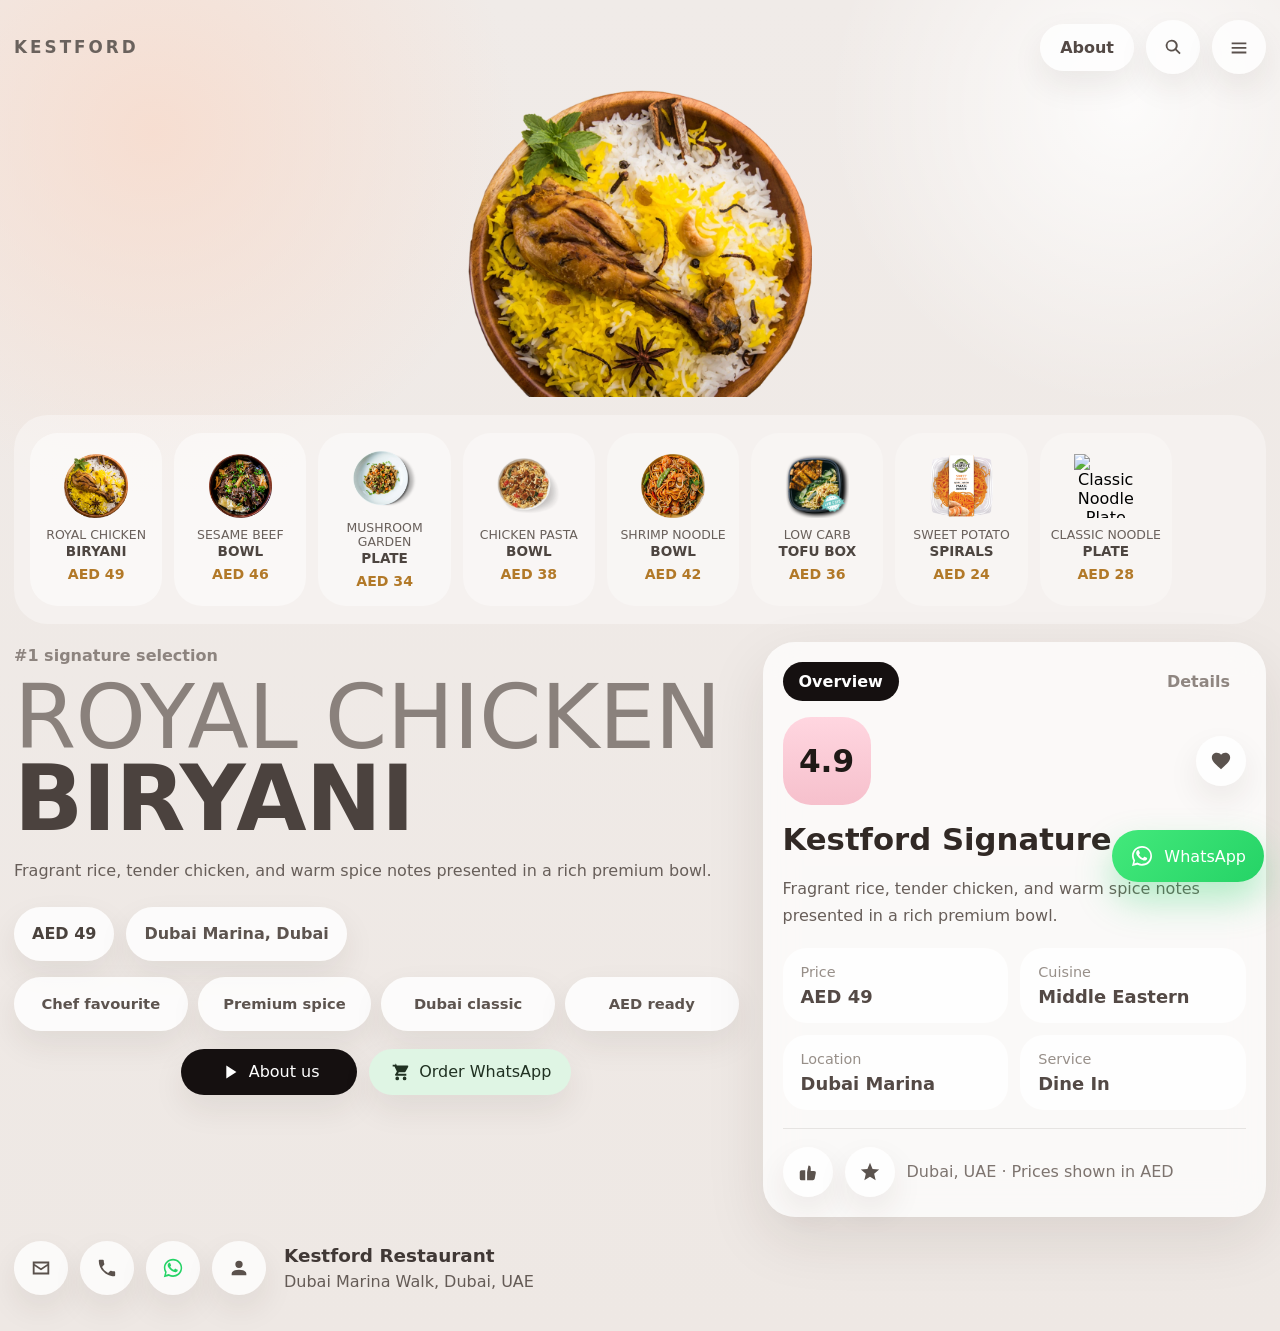
==== commit f9bec3cd: "Add files via upload" ====
--- a/index.html
+++ b/index.html
@@ -4,106 +4,102 @@
     <meta charset="UTF-8" />
     <meta name="viewport" content="width=device-width, initial-scale=1.0" />
     <title>Kestford Restaurant</title>
-    <meta name="description" content="Kestford Restaurant in Dubai serves signature bowls, plates, and chef favourites with smooth menu browsing and WhatsApp ordering." />
+    <meta
+      name="description"
+      content="Kestford Restaurant in Dubai serves signature bowls, plates, and fresh favourites with smooth swipe browsing and WhatsApp ordering."
+    />
     <link rel="icon" type="image/svg+xml" href="assets/favicon.svg" />
     <link rel="icon" type="image/png" href="assets/favicon.png" />
     <link rel="stylesheet" href="styles.css" />
   </head>
   <body>
     <div class="page-shell">
-      <div class="bg-orb orb-left"></div>
-      <div class="bg-orb orb-right"></div>
-
       <header class="topbar page-width">
         <a class="brand" href="./">KESTFORD</a>
         <nav class="top-actions" aria-label="Main navigation">
           <a class="chip-link" href="about/">About</a>
-          <button class="icon-btn" type="button" aria-label="Search" title="Search">
+          <button class="icon-btn" type="button" aria-label="Search">
             <svg viewBox="0 0 24 24" aria-hidden="true"><path d="M10.5 4a6.5 6.5 0 1 0 4.026 11.602l4.436 4.436 1.414-1.414-4.436-4.436A6.5 6.5 0 0 0 10.5 4Zm0 2a4.5 4.5 0 1 1 0 9 4.5 4.5 0 0 1 0-9Z"/></svg>
           </button>
-          <a class="icon-btn" href="about/" aria-label="Menu and about" title="Menu and about">
-            <svg viewBox="0 0 24 24" aria-hidden="true"><path d="M4 7h16v2H4V7Zm0 8v-2h16v2H4Zm0-4h16v2H4v-2Z"/></svg>
+          <a class="icon-btn" href="about/" aria-label="Open menu about page">
+            <svg viewBox="0 0 24 24" aria-hidden="true"><path d="M4 7h16v2H4V7Zm0 5h16v2H4v-2Zm0 5h16v2H4v-2Z"/></svg>
           </a>
         </nav>
       </header>
 
       <main class="page-width main-stack">
-        <section class="plate-zone" aria-label="Featured dish area">
-          <button class="plate-nav plate-nav-left" id="prev-btn" type="button" aria-label="Previous dish">
-            <svg viewBox="0 0 24 24" aria-hidden="true"><path d="m14.41 7.41-1.41-1.41L7.59 12 13 17.41l1.41-1.41L10.41 12z"/></svg>
-          </button>
-
+        <section class="plate-section" aria-label="Featured dish area">
           <div class="plate-stage" id="plate-stage">
-            <div class="plate-glow"></div>
             <div class="plate-layer current" id="plate-current"></div>
             <div class="plate-layer incoming" id="plate-incoming" aria-hidden="true"></div>
           </div>
-
-          <button class="plate-nav plate-nav-right" id="next-btn" type="button" aria-label="Next dish">
-            <svg viewBox="0 0 24 24" aria-hidden="true"><path d="m9.59 16.59 1.41 1.41L16.41 12 11 6.59 9.59 8l4 4z"/></svg>
-          </button>
         </section>
 
-        <section class="menu-band" aria-label="Dish slider">
-          <button class="menu-arrow" id="menu-prev" type="button" aria-label="Scroll menu left">
-            <svg viewBox="0 0 24 24" aria-hidden="true"><path d="m14.41 7.41-1.41-1.41L7.59 12 13 17.41l1.41-1.41L10.41 12z"/></svg>
-          </button>
-          <div class="menu-track-wrap">
+        <section class="menu-band" aria-label="Dish slider section">
+          <div class="menu-shell">
             <div class="menu-track" id="menu-track"></div>
           </div>
-          <button class="menu-arrow" id="menu-next" type="button" aria-label="Scroll menu right">
-            <svg viewBox="0 0 24 24" aria-hidden="true"><path d="m9.59 16.59 1.41 1.41L16.41 12 11 6.59 9.59 8l4 4z"/></svg>
-          </button>
         </section>
 
-        <section class="content-stack">
-          <section class="hero-copy" aria-label="Dish details">
+        <section class="content-layout">
+          <section class="hero-copy" aria-label="Dish details section">
             <p class="eyebrow"><span id="rank-number">#1</span> signature selection</p>
             <h1 class="dish-title">
               <span id="title-top">ROYAL CHICKEN</span>
               <strong id="title-bottom">BIRYANI</strong>
             </h1>
             <p class="hero-description" id="dish-description"></p>
+
             <div class="meta-row">
               <span class="meta-pill strong" id="price-pill">AED 49</span>
               <span class="meta-pill" id="location-pill">Dubai Marina, Dubai</span>
             </div>
+
             <div class="tag-row" id="tag-row"></div>
+
             <div class="cta-row">
               <a class="primary-btn" href="about/">
                 <svg viewBox="0 0 24 24" aria-hidden="true"><path d="M8 5v14l11-7z"/></svg>
                 About us
               </a>
               <button class="secondary-btn" id="order-btn" type="button">
-                <svg viewBox="0 0 24 24" aria-hidden="true"><path d="M7 4h-2l-1 2v2h2l2.6 5.59-1.35 2.45A1 1 0 0 0 8.12 18h10.76v-2H9.81l.88-1.6h5.71a2 2 0 0 0 1.76-1.05L21 8.27A1 1 0 0 0 20.12 7H8.53l-.94-2H7Zm2 16a2 2 0 1 0-.001 3.999A2 2 0 0 0 9 20Zm8 0a2 2 0 1 0-.001 3.999A2 2 0 0 0 17 20Z"/></svg>
+                <svg viewBox="0 0 24 24" aria-hidden="true"><path d="M7 4H4v2h2l2.6 5.59-1.35 2.45A1 1 0 0 0 8.12 16h10.76v-2H9.81l.88-1.6h5.71a2 2 0 0 0 1.76-1.05L21 6.27A1 1 0 0 0 20.12 5H8.53L7.6 3H7v1Zm2 13a2 2 0 1 0 0 4 2 2 0 0 0 0-4Zm8 0a2 2 0 1 0 0 4 2 2 0 0 0 0-4Z"/></svg>
                 Order WhatsApp
               </button>
             </div>
           </section>
 
-          <section class="details-card" aria-label="Restaurant details">
+          <section class="details-card" aria-label="Dish details card section">
             <div class="details-head">
               <button class="tab active" id="overview-tab" type="button">Overview</button>
               <button class="tab" id="details-tab" type="button">Details</button>
             </div>
+
             <div class="score-fav-row">
               <div class="score-pill" id="dish-rating">4.9</div>
               <button class="heart-btn" type="button" aria-label="Save dish">
                 <svg viewBox="0 0 24 24" aria-hidden="true"><path d="m12 21-1.45-1.32C5.4 15.02 2 11.93 2 8.15 2 5.07 4.42 3 7.5 3c1.74 0 3.41.81 4.5 2.09A5.99 5.99 0 0 1 16.5 3C19.58 3 22 5.07 22 8.15c0 3.78-3.4 6.87-8.55 11.54z"/></svg>
               </button>
             </div>
+
             <h2 id="card-title">Kestford Signature</h2>
             <p class="details-copy" id="details-copy"></p>
+
             <div class="details-grid">
               <div class="detail-box"><span>Price</span><strong id="detail-price">AED 49</strong></div>
               <div class="detail-box"><span>Cuisine</span><strong id="detail-cuisine">Middle Eastern</strong></div>
               <div class="detail-box"><span>Location</span><strong id="detail-location">Dubai Marina</strong></div>
               <div class="detail-box"><span>Service</span><strong id="detail-service">Dine In</strong></div>
             </div>
+
             <div class="card-footer-row">
-              <button class="round-muted" type="button" aria-label="Like"><svg viewBox="0 0 24 24" aria-hidden="true"><path d="M9 21H5a2 2 0 0 1-2-2v-7a2 2 0 0 1 2-2h4v11Zm2 0h6.31a2 2 0 0 0 1.96-1.61l1.2-6A2 2 0 0 0 18.51 11H15V7.5A2.5 2.5 0 0 0 12.5 5L11 12z"/></svg></button>
-              <button class="round-muted" type="button" aria-label="Rate"><svg viewBox="0 0 24 24" aria-hidden="true"><path d="m12 17.27 6.18 3.73-1.64-7.03L22 9.24l-7.19-.61L12 2 9.19 8.63 2 9.24l5.46 4.73L5.82 21z"/></svg></button>
-              <span class="footer-note">Dubai, UAE • Prices shown in AED</span>
+              <button class="round-muted" type="button" aria-label="Like dish">
+                <svg viewBox="0 0 24 24" aria-hidden="true"><path d="M9 21H5a2 2 0 0 1-2-2v-7a2 2 0 0 1 2-2h4v11Zm2 0h6.31a2 2 0 0 0 1.96-1.61l1.2-6A2 2 0 0 0 18.51 11H15V7.5A2.5 2.5 0 0 0 12.5 5L11 12z"/></svg>
+              </button>
+              <button class="round-muted" type="button" aria-label="Rate dish">
+                <svg viewBox="0 0 24 24" aria-hidden="true"><path d="m12 17.27 6.18 3.73-1.64-7.03L22 9.24l-7.19-.61L12 2 9.19 8.63 2 9.24l5.46 4.73L5.82 21z"/></svg>
+              </button>
+              <span class="footer-note">Dubai, UAE · Prices shown in AED</span>
             </div>
           </section>
         </section>
@@ -111,12 +107,23 @@
 
       <footer class="contact-footer page-width">
         <div class="footer-icons">
-          <a class="footer-icon" href="mailto:hello@kestford.com" aria-label="Email Kestford" title="Email"><svg viewBox="0 0 24 24" aria-hidden="true"><path d="M3 5h18v14H3V5Zm2 2v.5l7 4.67 7-4.67V7H5Zm14 10v-7.1l-6.45 4.3a1 1 0 0 1-1.1 0L5 9.9V17h14Z"/></svg></a>
-          <a class="footer-icon" href="tel:+15798995633" aria-label="Call Kestford" title="Call"><svg viewBox="0 0 24 24" aria-hidden="true"><path d="M6.62 10.79a15.05 15.05 0 0 0 6.59 6.59l2.2-2.2a1 1 0 0 1 1.01-.24c1.1.37 2.28.57 3.49.57a1 1 0 0 1 1 1V20a1 1 0 0 1-1 1C10.85 21 3 13.15 3 4a1 1 0 0 1 1-1h3.49a1 1 0 0 1 1 1c0 1.21.2 2.39.57 3.49a1 1 0 0 1-.24 1.01l-2.2 2.29Z"/></svg></a>
-          <a class="footer-icon whatsapp-ring" href="https://wa.me/15798995633?text=Hello%20Kestford%20Restaurant." target="_blank" rel="noopener noreferrer" aria-label="WhatsApp Kestford" title="WhatsApp"><svg viewBox="0 0 24 24" aria-hidden="true"><path d="M16.6 13.58c-.27-.14-1.6-.79-1.85-.88-.25-.09-.43-.14-.61.14-.18.27-.7.88-.86 1.06-.16.18-.31.2-.58.07-.27-.14-1.13-.42-2.16-1.34-.8-.71-1.34-1.59-1.49-1.86-.16-.27-.02-.41.12-.55.12-.12.27-.31.41-.47.14-.16.18-.27.27-.45.09-.18.05-.34-.02-.47-.07-.14-.61-1.47-.84-2.01-.22-.53-.44-.46-.61-.47h-.52c-.18 0-.47.07-.72.34-.25.27-.95.93-.95 2.27s.97 2.64 1.11 2.82c.14.18 1.9 2.9 4.6 4.06.64.28 1.14.45 1.53.58.64.2 1.22.17 1.68.1.51-.08 1.6-.65 1.83-1.28.23-.63.23-1.18.16-1.28-.06-.1-.24-.16-.5-.3Z"/><path d="M12.04 2C6.5 2 2 6.39 2 11.81c0 1.75.48 3.45 1.39 4.95L2 22l5.42-1.35a10.2 10.2 0 0 0 4.62 1.1h.01C17.59 21.75 22 17.36 22 11.94 22 6.52 17.58 2.12 12.04 2Zm0 17.92h-.01a8.3 8.3 0 0 1-4.23-1.16l-.3-.18-3.22.8.86-3.13-.2-.32a8.04 8.04 0 0 1-1.25-4.12c0-4.42 3.7-8.02 8.34-8.02 4.58 0 8.31 3.56 8.34 7.96 0 4.43-3.72 8.03-8.33 8.03Z"/></svg></a>
-          <a class="footer-icon" href="about/" aria-label="About Kestford" title="About us"><svg viewBox="0 0 24 24" aria-hidden="true"><path d="M12 12a4 4 0 1 0 0-8 4 4 0 0 0 0 8Zm0 2c-4.42 0-8 1.79-8 4v2h16v-2c0-2.21-3.58-4-8-4Z"/></svg></a>
+          <a class="footer-icon" href="mailto:hello@kestford.com" aria-label="Email Kestford">
+            <svg viewBox="0 0 24 24" aria-hidden="true"><path d="M3 5h18v14H3V5Zm2 2v.5l7 4.67 7-4.67V7H5Zm14 10v-7.1l-6.45 4.3a1 1 0 0 1-1.1 0L5 9.9V17h14Z"/></svg>
+          </a>
+          <a class="footer-icon" href="tel:+15798995633" aria-label="Call Kestford">
+            <svg viewBox="0 0 24 24" aria-hidden="true"><path d="M6.62 10.79a15.05 15.05 0 0 0 6.59 6.59l2.2-2.2a1 1 0 0 1 1.01-.24c1.1.37 2.28.57 3.49.57a1 1 0 0 1 1 1V20a1 1 0 0 1-1 1C10.85 21 3 13.15 3 4a1 1 0 0 1 1-1h3.49a1 1 0 0 1 1 1c0 1.21.2 2.39.57 3.49a1 1 0 0 1-.24 1.01l-2.2 2.29Z"/></svg>
+          </a>
+          <a class="footer-icon whatsapp-ring" href="https://wa.me/15798995633?text=Hello%20Kestford%20Restaurant." target="_blank" rel="noopener noreferrer" aria-label="WhatsApp Kestford">
+            <svg viewBox="0 0 24 24" aria-hidden="true"><path d="M16.6 13.58c-.27-.14-1.6-.79-1.85-.88-.25-.09-.43-.14-.61.14-.18.27-.7.88-.86 1.06-.16.18-.31.2-.58.07-.27-.14-1.13-.42-2.16-1.34-.8-.71-1.34-1.59-1.49-1.86-.16-.27-.02-.41.12-.55.12-.12.27-.31.41-.47.14-.16.18-.27.27-.45.09-.18.05-.34-.02-.47-.07-.14-.61-1.47-.84-2.01-.22-.53-.44-.46-.61-.47h-.52c-.18 0-.47.07-.72.34-.25.27-.95.93-.95 2.27s.97 2.64 1.11 2.82c.14.18 1.9 2.9 4.6 4.06.64.28 1.14.45 1.53.58.64.2 1.22.17 1.68.1.51-.08 1.6-.65 1.83-1.28.23-.63.23-1.18.16-1.28-.06-.1-.24-.16-.5-.3Z"/><path d="M12.04 2C6.5 2 2 6.39 2 11.81c0 1.75.48 3.45 1.39 4.95L2 22l5.42-1.35a10.2 10.2 0 0 0 4.62 1.1h.01C17.59 21.75 22 17.36 22 11.94 22 6.52 17.58 2.12 12.04 2Zm0 17.92h-.01a8.3 8.3 0 0 1-4.23-1.16l-.3-.18-3.22.8.86-3.13-.2-.32a8.04 8.04 0 0 1-1.25-4.12c0-4.42 3.7-8.02 8.34-8.02 4.58 0 8.31 3.56 8.34 7.96 0 4.43-3.72 8.03-8.33 8.03Z"/></svg>
+          </a>
+          <a class="footer-icon" href="about/" aria-label="About Kestford">
+            <svg viewBox="0 0 24 24" aria-hidden="true"><path d="M12 12a4 4 0 1 0 0-8 4 4 0 0 0 0 8Zm0 2c-4.42 0-8 1.79-8 4v2h16v-2c0-2.21-3.58-4-8-4Z"/></svg>
+          </a>
         </div>
-        <div class="footer-copy"><strong>Kestford Restaurant</strong><span>Dubai Marina Walk, Dubai, UAE</span></div>
+        <div class="footer-copy">
+          <strong>Kestford Restaurant</strong>
+          <span>Dubai Marina Walk, Dubai, UAE</span>
+        </div>
       </footer>
     </div>
 
@@ -127,23 +134,55 @@
 
     <div class="modal-shell" id="order-modal" aria-hidden="true">
       <div class="modal-backdrop" id="modal-backdrop"></div>
-      <div class="order-modal" role="dialog" aria-modal="true" aria-labelledby="order-title">
-        <button class="modal-close" id="modal-close" type="button" aria-label="Close order form">×</button>
-        <h2 id="order-title">Order WhatsApp</h2>
+      <div class="order-modal" role="dialog" aria-modal="true" aria-labelledby="order-modal-title">
+        <button class="modal-close" id="modal-close" type="button" aria-label="Close order box">&times;</button>
+        <h2 id="order-modal-title">Order WhatsApp</h2>
         <p class="modal-intro">Fill in your delivery details and we will prepare the WhatsApp message for you.</p>
+
         <form id="order-form" novalidate>
           <div class="form-grid">
-            <label><span>Dish</span><input id="order-dish" name="dish" type="text" readonly /></label>
-            <label><span>Quantity</span><div class="qty-control"><button type="button" id="qty-minus" aria-label="Decrease quantity">−</button><input id="order-qty" name="quantity" type="number" min="1" value="1" inputmode="numeric" /><button type="button" id="qty-plus" aria-label="Increase quantity">+</button></div></label>
-            <label><span>Location</span><input id="order-location" name="location" type="text" placeholder="Dubai Marina, Dubai" required /></label>
-            <label><span>Phone</span><input id="order-phone" name="phone" type="tel" placeholder="+971501234567" required /></label>
-            <label class="full-width"><span>Building Number</span><input id="order-building" name="building" type="text" placeholder="Marina Gate 2, Apt 1204" required /></label>
+            <label>
+              <span>Dish</span>
+              <input id="order-dish" type="text" readonly />
+            </label>
+            <label>
+              <span>Quantity</span>
+              <div class="qty-control">
+                <button id="qty-minus" type="button" aria-label="Decrease quantity">-</button>
+                <input id="order-qty" type="number" min="1" value="1" />
+                <button id="qty-plus" type="button" aria-label="Increase quantity">+</button>
+              </div>
+            </label>
+            <label>
+              <span>Location</span>
+              <input id="order-location" type="text" placeholder="Dubai Marina, Dubai" required />
+            </label>
+            <label>
+              <span>Phone</span>
+              <input id="order-phone" type="tel" placeholder="+971501234567" required />
+            </label>
+            <label class="full-width">
+              <span>Building Number</span>
+              <input id="order-building" type="text" placeholder="Marina Gate 2, Apt 1204" required />
+            </label>
           </div>
-          <div class="order-summary"><div><span>Unit price</span><strong id="summary-unit">AED 49</strong></div><div><span>Total</span><strong id="summary-total">AED 49</strong></div></div>
+
+          <div class="order-summary">
+            <div>
+              <span>Unit price</span>
+              <strong id="summary-unit">AED 49</strong>
+            </div>
+            <div>
+              <span>Total</span>
+              <strong id="summary-total">AED 49</strong>
+            </div>
+          </div>
+
           <button class="place-order-btn" type="submit">Place Order</button>
         </form>
       </div>
     </div>
+
     <script src="script.js"></script>
   </body>
 </html>
--- a/styles.css
+++ b/styles.css
@@ -1,19 +1,19 @@
+
 :root {
-  --bg: #efe9e5;
-  --bg-deep: #ece6e2;
-  --text: #4a413d;
-  --text-soft: #8a817c;
-  --card: rgba(255, 255, 255, 0.72);
-  --white: #fff;
-  --border: rgba(255, 255, 255, 0.86);
-  --shadow: 0 18px 44px rgba(54, 33, 22, 0.1);
-  --shadow-lg: 0 24px 70px rgba(54, 33, 22, 0.14);
-  --shadow-soft: 0 10px 24px rgba(54, 33, 22, 0.08);
+  --bg: #eee8e4;
+  --panel: rgba(255, 255, 255, 0.62);
+  --panel-strong: rgba(255, 255, 255, 0.82);
+  --text: #534945;
+  --text-soft: #8d847f;
+  --dark: #151010;
+  --light-green: #dff5e4;
+  --wa: #25d366;
+  --shadow-soft: 0 14px 32px rgba(52, 34, 24, 0.08);
+  --shadow-card: 0 22px 60px rgba(52, 34, 24, 0.1);
   --radius-xl: 34px;
   --radius-lg: 28px;
   --radius-md: 22px;
   --radius-sm: 18px;
-  --whatsapp: #25d366;
 }
 
 * { box-sizing: border-box; }
@@ -25,60 +25,29 @@
   font-family: Inter, ui-sans-serif, system-ui, -apple-system, BlinkMacSystemFont, "Segoe UI", sans-serif;
 }
 body { overflow-x: hidden; }
-button, input, textarea, select { font: inherit; }
+a { color: inherit; text-decoration: none; }
+button, input { font: inherit; }
 button { border: 0; cursor: pointer; }
-a { color: inherit; text-decoration: none; }
 img { display: block; max-width: 100%; }
 svg { width: 22px; height: 22px; fill: currentColor; }
 
 .page-shell {
-  position: relative;
   min-height: 100vh;
-  overflow-x: clip;
+  padding: 20px 0 36px;
   background:
-    radial-gradient(circle at 12% 12%, rgba(245, 216, 203, 0.9), transparent 22%),
-    radial-gradient(circle at 88% 8%, rgba(255, 255, 255, 0.92), transparent 18%),
-    linear-gradient(180deg, #f2eeeb 0%, var(--bg) 100%);
-  padding: 18px 0 32px;
-}
-
+    radial-gradient(circle at 12% 10%, rgba(248, 219, 204, 0.82), transparent 22%),
+    radial-gradient(circle at 88% 8%, rgba(255, 255, 255, 0.82), transparent 18%),
+    linear-gradient(180deg, #f0ebe8 0%, var(--bg) 100%);
+}
 .page-width {
-  width: min(100% - 32px, 1220px);
+  width: min(100% - 28px, 1260px);
   margin-inline: auto;
 }
-
-.bg-orb {
-  position: absolute;
-  border-radius: 999px;
-  filter: blur(90px);
-  opacity: 0.85;
-  pointer-events: none;
-}
-.orb-left {
-  top: 120px;
-  left: 4%;
-  width: 260px;
-  height: 260px;
-  background: rgba(245, 214, 195, 0.7);
-}
-.orb-right {
-  top: 80px;
-  right: 2%;
-  width: 320px;
-  height: 320px;
-  background: rgba(255, 255, 255, 0.78);
-}
-
-.topbar,
-.main-stack,
-.contact-footer { position: relative; z-index: 2; }
-
 .topbar {
   display: flex;
   align-items: center;
   justify-content: space-between;
-  gap: 16px;
-  margin-bottom: 10px;
+  gap: 14px;
 }
 .brand {
   font-size: 1.05rem;
@@ -93,8 +62,6 @@
 }
 .chip-link,
 .icon-btn,
-.plate-nav,
-.menu-arrow,
 .footer-icon,
 .round-muted,
 .heart-btn,
@@ -103,74 +70,66 @@
   align-items: center;
   justify-content: center;
   border-radius: 999px;
-  background: rgba(255, 255, 255, 0.82);
+  background: rgba(255, 255, 255, 0.78);
   box-shadow: var(--shadow-soft);
-  transition: transform 220ms ease, box-shadow 220ms ease, background 220ms ease;
+  transition: transform 220ms ease, box-shadow 220ms ease;
 }
 .chip-link:hover,
 .icon-btn:hover,
-.plate-nav:hover,
-.menu-arrow:hover,
 .footer-icon:hover,
 .round-muted:hover,
 .heart-btn:hover,
 .modal-close:hover,
-.menu-card:hover,
 .primary-btn:hover,
 .secondary-btn:hover,
-.place-order-btn:hover {
+.place-order-btn:hover,
+.menu-card:hover {
   transform: translateY(-1px);
-  box-shadow: var(--shadow);
 }
 .chip-link {
-  padding: 14px 18px;
+  padding: 14px 20px;
   font-weight: 700;
 }
-.chip-link.active { background: #1f1916; color: #fff; }
+.chip-link.active { background: var(--dark); color: #fff; }
 .icon-btn,
 .footer-icon,
 .round-muted,
 .heart-btn,
-.modal-close { width: 54px; height: 54px; color: #554d49; }
-.menu-arrow { width: 64px; height: 64px; color: #4f4742; }
+.modal-close {
+  width: 54px;
+  height: 54px;
+  color: #5a514c;
+}
 
 .main-stack {
   display: flex;
   flex-direction: column;
-  gap: 22px;
-}
-
-.plate-zone {
+  gap: 18px;
+  margin-top: 8px;
+}
+
+.plate-section {
   position: relative;
-  display: grid;
-  grid-template-columns: 76px minmax(0, 1fr) 76px;
-  align-items: center;
-  gap: 20px;
-  min-height: clamp(240px, 34vw, 360px);
+  min-height: 315px;
+  display: flex;
+  justify-content: center;
+  align-items: flex-start;
 }
 .plate-stage {
   position: relative;
+  width: min(100%, 520px);
   min-height: inherit;
-  overflow: hidden;
   display: flex;
   align-items: flex-start;
   justify-content: center;
   touch-action: pan-y;
   user-select: none;
-}
-.plate-glow {
-  position: absolute;
-  top: 20px;
-  width: clamp(220px, 26vw, 340px);
-  aspect-ratio: 1;
-  border-radius: 999px;
-  background: rgba(255, 255, 255, 0.42);
-  filter: blur(20px);
+  overflow: hidden;
 }
 .plate-layer {
   position: absolute;
-  top: 4px;
-  width: clamp(220px, 26vw, 340px);
+  top: 8px;
+  width: clamp(240px, 27vw, 360px);
   aspect-ratio: 1;
   display: flex;
   align-items: center;
@@ -181,105 +140,95 @@
   width: 100%;
   height: 100%;
   object-fit: contain;
-  filter: drop-shadow(0 22px 28px rgba(48, 28, 18, 0.16));
-  will-change: transform, opacity;
 }
 .plate-layer.incoming { opacity: 0; pointer-events: none; }
-.plate-layer.animate-in { animation: plateDropIn 760ms cubic-bezier(0.18, 0.84, 0.22, 1) forwards; }
-.plate-layer.animate-out-left { animation: plateOutLeft 760ms cubic-bezier(0.34, 0.08, 0.2, 1) forwards; }
-.plate-layer.animate-out-right { animation: plateOutRight 760ms cubic-bezier(0.34, 0.08, 0.2, 1) forwards; }
-
-@keyframes plateDropIn {
-  0% { opacity: 0; transform: translateY(-150%) rotate(-18deg) scale(0.85); }
-  35% { opacity: 1; }
-  72% { transform: translateY(6%) rotate(5deg) scale(0.98); }
+.plate-layer.animate-in { animation: plateIn 820ms cubic-bezier(0.2, 0.84, 0.22, 1) forwards; }
+.plate-layer.animate-out { animation: plateOut 820ms cubic-bezier(0.36, 0.04, 0.18, 1) forwards; }
+
+@keyframes plateIn {
+  0% { opacity: 0; transform: translateY(-145%) rotate(18deg) scale(0.9); }
+  45% { opacity: 1; }
+  78% { transform: translateY(4%) rotate(-4deg) scale(0.98); }
   100% { opacity: 1; transform: translateY(0) rotate(0deg) scale(1); }
 }
-@keyframes plateOutLeft {
+@keyframes plateOut {
   0% { opacity: 1; transform: translateX(0) rotate(0deg) scale(1); }
-  100% { opacity: 0; transform: translateX(-165%) rotate(-22deg) scale(0.92); }
-}
-@keyframes plateOutRight {
-  0% { opacity: 1; transform: translateX(0) rotate(0deg) scale(1); }
-  100% { opacity: 0; transform: translateX(165%) rotate(22deg) scale(0.92); }
-}
-
-.plate-nav {
-  width: 64px;
-  height: 64px;
-  color: #5c544f;
-}
-.plate-nav-left { justify-self: start; }
-.plate-nav-right { justify-self: end; }
+  100% { opacity: 0; transform: translateX(-150%) rotate(-28deg) scale(0.94); }
+}
 
 .menu-band {
-  display: grid;
-  grid-template-columns: 72px minmax(0, 1fr) 72px;
-  gap: 16px;
-  align-items: center;
-}
-.menu-track-wrap {
+  position: relative;
+}
+.menu-shell {
+  border-radius: 34px;
+  background: rgba(255, 255, 255, 0.34);
+  padding: 18px 0;
   overflow: hidden;
-  padding: 14px 0;
 }
 .menu-track {
   display: grid;
   grid-auto-flow: column;
-  grid-auto-columns: calc((100% - 7 * 14px) / 8);
-  gap: 14px;
+  grid-auto-columns: calc((100% - 8 * 12px) / 8.5);
+  gap: 12px;
+  padding: 0 16px;
   overflow-x: auto;
+  scroll-behavior: smooth;
   scroll-snap-type: x mandatory;
-  scroll-behavior: smooth;
-  padding: 6px 2px;
   scrollbar-width: none;
 }
 .menu-track::-webkit-scrollbar { display: none; }
 .menu-card {
   min-width: 0;
   border-radius: 28px;
-  padding: 14px 10px 16px;
-  background: transparent;
+  padding: 14px 8px 16px;
   text-align: center;
-  box-shadow: none;
-  transition: transform 220ms ease, background 220ms ease, box-shadow 220ms ease;
-  scroll-snap-align: center;
+  background: rgba(255, 255, 255, var(--box-alpha, 0.34));
+  scroll-snap-align: start;
+  transition: transform 220ms ease, background 220ms ease, opacity 220ms ease;
 }
 .menu-card.active {
-  background: rgba(255, 255, 255, 0.92);
-  box-shadow: var(--shadow);
+  background: rgba(255, 255, 255, 0.5);
 }
 .menu-card img {
-  width: clamp(58px, 4.8vw, 84px);
-  height: clamp(58px, 4.8vw, 84px);
+  width: 64px;
+  height: 64px;
   margin: 0 auto 10px;
   object-fit: contain;
-  filter: drop-shadow(0 10px 16px rgba(49, 31, 20, 0.14));
 }
 .menu-card span,
 .menu-card strong,
 .menu-card em {
   display: block;
+  line-height: 1.12;
   font-style: normal;
-  line-height: 1.15;
-}
-.menu-card span { color: #68605b; font-size: clamp(0.78rem, 1vw, 0.94rem); }
-.menu-card strong { color: #4d4540; font-size: clamp(0.82rem, 1.05vw, 1rem); margin-top: 2px; }
-.menu-card em { color: #b27726; font-weight: 700; font-size: clamp(0.84rem, 1.05vw, 1rem); margin-top: 8px; }
-
-.content-stack {
-  display: flex;
-  flex-direction: column;
-  gap: 26px;
-}
-.hero-copy,
-.details-card,
-.about-hero-card,
-.about-box {
-  background: rgba(255, 255, 255, 0.12);
-}
-.hero-copy { padding-top: 6px; }
+}
+.menu-card span {
+  color: #69605b;
+  font-size: 0.78rem;
+}
+.menu-card strong {
+  color: #4d4540;
+  font-size: 0.85rem;
+  margin-top: 2px;
+}
+.menu-card em {
+  color: #b27928;
+  font-weight: 800;
+  font-size: 0.88rem;
+  margin-top: 8px;
+}
+
+.content-layout {
+  display: grid;
+  grid-template-columns: minmax(0, 1.18fr) minmax(340px, 0.82fr);
+  gap: 24px;
+  align-items: start;
+}
+.hero-copy {
+  padding-top: 4px;
+}
 .eyebrow {
-  margin: 0 0 10px;
+  margin: 0 0 12px;
   font-size: 1rem;
   font-weight: 700;
   color: var(--text-soft);
@@ -293,37 +242,44 @@
   letter-spacing: -0.04em;
 }
 .dish-title span {
-  font-size: clamp(3.4rem, 8.4vw, 7rem);
+  font-size: clamp(3.2rem, 7vw, 6.8rem);
   font-weight: 300;
   color: #8a817c;
+  animation: softWaveGlow 5.8s ease-in-out infinite;
 }
 .dish-title strong {
-  font-size: clamp(3.5rem, 8.8vw, 7.2rem);
+  font-size: clamp(3.3rem, 7.1vw, 7rem);
   font-weight: 900;
-  color: #4c4340;
+  color: #4b423e;
+  animation: softWaveGlow 5.8s ease-in-out infinite 0.2s;
+}
+@keyframes softWaveGlow {
+  0%, 100% { text-shadow: 0 0 0 rgba(255,255,255,0); }
+  50% { text-shadow: 0 0 12px rgba(255,255,255,0.24); }
 }
 .hero-description,
 .details-copy,
 .about-copy,
 .about-list li {
-  margin: 22px 0 0;
-  font-size: clamp(1rem, 1.35vw, 1.12rem);
-  line-height: 1.75;
-  color: #665d58;
-}
-.meta-row,
-.tag-row,
-.cta-row,
-.footer-icons,
-.card-footer-row {
-  display: flex;
-  align-items: center;
-  gap: 14px;
+  margin: 18px 0 0;
+  font-size: 1rem;
+  line-height: 1.72;
+  color: #675e59;
+}
+.meta-row {
+  display: flex;
+  align-items: center;
+  gap: 12px;
   flex-wrap: wrap;
-}
-.meta-row { margin-top: 24px; }
-.tag-row { margin-top: 18px; }
-.cta-row { margin-top: 18px; }
+  margin-top: 22px;
+}
+.tag-row {
+  margin-top: 16px;
+  display: grid;
+  grid-template-columns: repeat(4, minmax(0, 1fr));
+  gap: 10px;
+  max-width: 760px;
+}
 .meta-pill,
 .tag-pill,
 .primary-btn,
@@ -334,144 +290,177 @@
 }
 .meta-pill,
 .tag-pill {
-  padding: 16px 22px;
-  background: rgba(255, 255, 255, 0.8);
-  border: 1px solid var(--border);
-  color: #5f5651;
-  font-weight: 600;
-}
-.meta-pill.strong { font-weight: 800; color: #4a413d; }
+  display: inline-flex;
+  align-items: center;
+  justify-content: center;
+  min-height: 54px;
+  padding: 12px 18px;
+  background: rgba(255,255,255,0.84);
+  color: #5d544f;
+  font-weight: 700;
+  white-space: nowrap;
+}
+.meta-pill.strong { color: #4a423d; }
+.tag-pill {
+  min-width: 0;
+  font-size: 0.92rem;
+  padding: 11px 14px;
+  text-align: center;
+}
+.cta-row {
+  margin-top: 18px;
+  display: flex;
+  justify-content: center;
+  align-items: center;
+  gap: 12px;
+  flex-wrap: wrap;
+}
 .primary-btn,
 .secondary-btn,
 .place-order-btn {
   display: inline-flex;
   align-items: center;
   justify-content: center;
-  gap: 10px;
-  padding: 18px 28px;
+  gap: 8px;
+  min-width: 176px;
+  padding: 12px 20px;
+  font-size: 1rem;
 }
 .primary-btn {
-  background: #161110;
+  background: var(--dark);
   color: #fff;
 }
-.secondary-btn,
-.place-order-btn {
-  background: rgba(255, 255, 255, 0.95);
-  color: #221c19;
+.secondary-btn {
+  background: var(--light-green);
+  color: #203122;
 }
 .secondary-btn.ordering { transform: scale(0.98); }
 
 .details-card {
-  padding: 24px;
-  border-radius: 34px;
-  background: rgba(255, 255, 255, 0.7);
-  backdrop-filter: blur(18px);
-  box-shadow: var(--shadow-lg);
+  padding: 20px;
+  border-radius: 32px;
+  background: rgba(255,255,255,0.72);
+  backdrop-filter: blur(16px);
+  box-shadow: var(--shadow-card);
+}
+.details-head,
+.score-fav-row,
+.card-footer-row,
+.footer-icons {
+  display: flex;
+  align-items: center;
 }
 .details-head {
-  display: flex;
-  align-items: center;
+  justify-content: space-between;
+  gap: 12px;
+  margin-bottom: 16px;
+}
+.tab {
+  padding: 10px 16px;
+  border-radius: 999px;
+  background: transparent;
+  color: #8f8681;
+  font-weight: 700;
+}
+.tab.active { background: var(--dark); color: #fff; }
+.score-fav-row {
   justify-content: space-between;
   gap: 16px;
-  margin-bottom: 18px;
-}
-.tab {
-  padding: 12px 18px;
-  border-radius: 999px;
-  background: transparent;
-  font-weight: 700;
-  color: #8e8580;
-}
-.tab.active { background: #161110; color: #fff; }
-.score-fav-row {
-  display: flex;
-  align-items: center;
-  justify-content: space-between;
-  gap: 16px;
 }
 .score-pill {
-  width: 92px;
-  height: 92px;
-  border-radius: 30px;
-  display: flex;
-  align-items: center;
-  justify-content: center;
-  background: linear-gradient(180deg, #ffd4df 0%, #f6bcc9 100%);
-  color: #1f1815;
-  font-size: 2rem;
+  width: 88px;
+  height: 88px;
+  border-radius: 28px;
+  display: flex;
+  align-items: center;
+  justify-content: center;
+  background: linear-gradient(180deg, #ffd6e0 0%, #f6c0cc 100%);
+  color: #1f1916;
+  font-size: 1.95rem;
   font-weight: 900;
 }
 .details-card h2,
 .about-title,
 .about-subtitle {
-  margin: 18px 0 0;
-  font-size: clamp(2rem, 3vw, 2.6rem);
-  color: #312926;
+  margin: 16px 0 0;
+  font-size: clamp(1.9rem, 2.4vw, 2.35rem);
+  color: #312925;
 }
 .details-grid,
 .about-grid {
   display: grid;
   grid-template-columns: repeat(2, minmax(0, 1fr));
-  gap: 14px;
-  margin-top: 22px;
+  gap: 12px;
+  margin-top: 18px;
 }
 .detail-box,
 .about-box {
-  padding: 18px 20px;
+  padding: 16px 18px;
   border-radius: 24px;
-  background: rgba(255, 255, 255, 0.72);
-  border: 1px solid rgba(255, 255, 255, 0.88);
+  background: rgba(255,255,255,0.78);
 }
 .detail-box span,
 .about-box span {
   display: block;
-  color: #968d87;
-  font-size: 0.92rem;
+  color: #978f89;
+  font-size: 0.9rem;
   margin-bottom: 6px;
 }
 .detail-box strong,
-.about-box strong { font-size: 1.15rem; }
-.about-box p { margin: 10px 0 0; color: #6a625c; line-height: 1.6; }
+.about-box strong {
+  font-size: 1.12rem;
+}
 .card-footer-row {
-  margin-top: 22px;
+  gap: 12px;
+  flex-wrap: wrap;
   padding-top: 18px;
-  border-top: 1px solid rgba(118, 108, 100, 0.18);
-}
-.footer-note { color: #7c746e; }
+  margin-top: 18px;
+  border-top: 1px solid rgba(85, 74, 68, 0.12);
+}
+.footer-note { color: #7d746f; }
 
 .contact-footer {
-  margin-top: 20px;
-  display: flex;
-  align-items: center;
-  gap: 16px;
+  display: flex;
+  align-items: center;
+  gap: 18px;
   flex-wrap: wrap;
-}
-.footer-icons { gap: 12px; }
+  margin-top: 24px;
+}
+.footer-icons {
+  gap: 12px;
+  flex-wrap: wrap;
+}
 .footer-copy {
   display: flex;
   flex-direction: column;
-  gap: 4px;
-  color: #5e5550;
-}
-.footer-copy strong { font-size: 1.35rem; }
-.footer-copy span { font-size: 1.06rem; }
-.whatsapp-ring { color: var(--whatsapp); }
+  gap: 6px;
+  color: #645b56;
+}
+.footer-copy strong { font-size: 1.15rem; color: #403835; }
+.whatsapp-ring { color: var(--wa); }
+
+.round-muted,
+.heart-btn {
+  width: 50px;
+  height: 50px;
+  color: #5b534e;
+}
 
 .floating-whatsapp {
   position: fixed;
-  right: 18px;
+  right: 16px;
   bottom: 18px;
-  z-index: 14;
+  z-index: 12;
   display: inline-flex;
   align-items: center;
   gap: 10px;
-  padding: 16px 20px;
+  padding: 14px 18px;
   border-radius: 999px;
-  background: linear-gradient(180deg, #40df7e 0%, #1faf57 100%);
+  background: linear-gradient(135deg, #43e97b 0%, #25d366 100%);
   color: #fff;
-  box-shadow: 0 18px 40px rgba(25, 167, 84, 0.35);
-}
-.floating-whatsapp span { font-weight: 800; }
+  box-shadow: 0 18px 36px rgba(37, 211, 102, 0.34);
+}
+.floating-whatsapp svg { width: 24px; height: 24px; }
 .floating-whatsapp:hover { transform: translateY(-2px); }
 
 .modal-shell {
@@ -480,7 +469,7 @@
   z-index: 20;
   display: grid;
   place-items: center;
-  padding: 18px;
+  padding: 16px;
   opacity: 0;
   pointer-events: none;
   transition: opacity 220ms ease;
@@ -489,42 +478,54 @@
 .modal-backdrop {
   position: absolute;
   inset: 0;
-  background: rgba(37, 26, 21, 0.28);
-  backdrop-filter: blur(6px);
+  background: rgba(39, 27, 22, 0.28);
+  backdrop-filter: blur(5px);
 }
 .order-modal {
   position: relative;
-  width: min(100%, 680px);
-  padding: 24px;
-  border-radius: 32px;
-  background: rgba(255, 255, 255, 0.96);
-  box-shadow: 0 30px 70px rgba(33, 22, 18, 0.22);
+  width: min(92vw, 720px);
+  max-height: min(86vh, 760px);
+  overflow: auto;
+  padding: 22px;
+  border-radius: 30px;
+  background: rgba(255,255,255,0.97);
+  box-shadow: 0 24px 60px rgba(31, 20, 15, 0.2);
 }
 .modal-close {
   position: absolute;
-  top: 16px;
-  right: 16px;
-  font-size: 1.5rem;
-  background: #f3efec;
-}
-.modal-intro { margin: 8px 0 0; color: #6e655f; }
+  top: 14px;
+  right: 14px;
+  font-size: 1.8rem;
+  background: #f2edeb;
+}
+.modal-intro {
+  margin: 10px 0 0;
+  color: #6f6660;
+}
 .form-grid {
   display: grid;
   grid-template-columns: repeat(2, minmax(0, 1fr));
-  gap: 14px;
+  gap: 12px;
   margin-top: 18px;
 }
-.form-grid label { display: flex; flex-direction: column; gap: 8px; }
-.form-grid label span { color: #7a726c; font-weight: 600; }
+.form-grid label {
+  display: flex;
+  flex-direction: column;
+  gap: 8px;
+}
+.form-grid label span {
+  color: #756d67;
+  font-weight: 700;
+}
 .form-grid input {
   width: 100%;
-  height: 54px;
-  border: 1px solid rgba(113, 101, 93, 0.18);
+  height: 52px;
+  border: 1px solid rgba(109, 98, 90, 0.16);
   border-radius: 18px;
   background: #fff;
   padding: 0 16px;
 }
-.form-grid .full-width { grid-column: 1 / -1; }
+.full-width { grid-column: 1 / -1; }
 .qty-control {
   display: grid;
   grid-template-columns: 54px 1fr 54px;
@@ -532,107 +533,122 @@
 }
 .qty-control button {
   border-radius: 18px;
-  background: #f5f1ee;
-  font-size: 1.4rem;
+  background: #f3eeeb;
+  font-size: 1.5rem;
 }
 .qty-control input { text-align: center; }
 .order-summary {
   display: flex;
   justify-content: space-between;
-  gap: 16px;
-  margin-top: 18px;
+  gap: 14px;
+  margin-top: 16px;
   padding: 16px 18px;
   border-radius: 22px;
-  background: #f5f1ee;
-}
-.order-summary span { display: block; color: #8c847e; margin-bottom: 4px; }
-.order-summary strong { font-size: 1.18rem; }
+  background: #f3efec;
+}
+.order-summary span {
+  display: block;
+  color: #8e8580;
+  margin-bottom: 4px;
+}
+.order-summary strong { font-size: 1.16rem; }
 .place-order-btn {
-  margin-top: 18px;
   width: 100%;
-  background: #161110;
+  margin-top: 16px;
+  background: var(--dark);
   color: #fff;
 }
 
 .fly-plate {
   position: fixed;
-  z-index: 25;
+  z-index: 24;
   pointer-events: none;
+  transition: transform 760ms cubic-bezier(0.2, 0.82, 0.18, 1), opacity 760ms ease;
   will-change: transform, opacity;
-  transition: transform 720ms cubic-bezier(0.18, 0.86, 0.2, 1), opacity 720ms ease;
 }
 .fly-plate img {
   width: 100%;
   height: 100%;
   object-fit: contain;
-  filter: drop-shadow(0 18px 24px rgba(42, 24, 16, 0.16));
 }
 
 .about-layout {
   display: flex;
   flex-direction: column;
   gap: 22px;
-  padding-top: 12px;
+  margin-top: 14px;
 }
 .about-hero-card {
   padding: 26px;
   border-radius: 32px;
-  background: rgba(255, 255, 255, 0.7);
-  box-shadow: var(--shadow-lg);
+  background: rgba(255,255,255,0.72);
+  box-shadow: var(--shadow-card);
 }
 .about-list {
-  margin: 16px 0 0;
+  margin: 14px 0 0;
   padding-left: 22px;
 }
 .about-list li + li { margin-top: 8px; }
-.about-footer { margin-top: 8px; }
-
-.fade-swap { animation: textSwap 280ms ease; }
+.about-cta-row { justify-content: flex-start; }
+.about-footer { margin-top: 4px; }
+
+.fade-swap { animation: textSwap 260ms ease; }
 @keyframes textSwap {
-  from { opacity: 0.35; transform: translateY(8px); }
+  from { opacity: 0.45; transform: translateY(8px); }
   to { opacity: 1; transform: translateY(0); }
 }
 
-@media (max-width: 980px) {
-  .menu-track { grid-auto-columns: calc((100% - 5 * 14px) / 6); }
+@media (max-width: 1100px) {
+  .page-width { width: min(100% - 22px, 1260px); }
+  .menu-track { grid-auto-columns: calc((100% - 6 * 12px) / 6.5); }
+}
+
+@media (max-width: 860px) {
+  .content-layout { grid-template-columns: 1fr; }
+  .menu-track { grid-auto-columns: calc((100% - 4 * 12px) / 4.5); }
+  .details-card { max-width: 720px; }
 }
 
 @media (max-width: 760px) {
-  .page-width { width: min(100% - 20px, 1220px); }
-  .brand { font-size: 0.96rem; }
-  .chip-link { padding: 12px 14px; }
+  .page-shell { padding-top: 14px; }
+  .page-width { width: min(100% - 18px, 1260px); }
+  .top-actions { gap: 8px; }
+  .chip-link { padding: 12px 16px; }
   .icon-btn,
   .footer-icon,
   .round-muted,
   .heart-btn,
   .modal-close { width: 48px; height: 48px; }
-  .plate-zone { grid-template-columns: 52px minmax(0, 1fr) 52px; gap: 10px; min-height: 300px; }
-  .plate-nav { width: 46px; height: 46px; }
-  .plate-layer,
-  .plate-glow { width: min(72vw, 300px); }
-  .menu-band { grid-template-columns: 52px minmax(0, 1fr) 52px; gap: 8px; }
-  .menu-arrow { width: 44px; height: 44px; }
-  .menu-track { grid-auto-columns: calc((100% - 3 * 10px) / 4); gap: 10px; }
-  .menu-card { padding: 12px 6px 14px; border-radius: 22px; }
-  .menu-card img { width: 56px; height: 56px; }
-  .dish-title span { font-size: clamp(3rem, 12vw, 4.1rem); }
-  .dish-title strong { font-size: clamp(3rem, 12.5vw, 4.35rem); }
-  .hero-description, .details-copy, .about-copy, .about-list li { font-size: 1rem; }
+  .plate-section { min-height: 300px; }
+  .plate-layer { width: min(78vw, 300px); }
+  .menu-shell { border-radius: 30px; padding: 16px 0; }
+  .menu-track { grid-auto-columns: calc((100% - 4 * 10px) / 4.5); gap: 10px; padding: 0 12px; }
+  .menu-card { padding: 12px 6px 14px; border-radius: 24px; }
+  .menu-card img { width: 58px; height: 58px; }
+  .dish-title span { font-size: clamp(2.95rem, 13vw, 4.1rem); }
+  .dish-title strong { font-size: clamp(3rem, 13.5vw, 4.3rem); }
+  .tag-row { grid-template-columns: repeat(4, minmax(0, 1fr)); gap: 8px; }
+  .tag-pill { font-size: 0.76rem; min-height: 46px; padding: 8px 10px; }
+  .cta-row { gap: 10px; }
+  .primary-btn, .secondary-btn { min-width: 132px; padding: 10px 14px; font-size: 0.96rem; }
+  .details-card { padding: 18px; }
+  .score-pill { width: 78px; height: 78px; font-size: 1.7rem; }
   .details-grid, .about-grid, .form-grid { grid-template-columns: 1fr; }
-  .contact-footer { padding-bottom: 90px; }
-  .footer-copy strong { font-size: 1.1rem; }
-  .footer-copy span { font-size: 0.96rem; }
-  .floating-whatsapp { right: 12px; bottom: 12px; padding: 14px 16px; }
+  .order-modal { width: min(90vw, 420px); padding: 18px; }
+  .contact-footer { padding-bottom: 84px; }
+  .floating-whatsapp { right: 12px; bottom: 12px; padding: 14px; }
   .floating-whatsapp span { display: none; }
 }
 
 @media (max-width: 420px) {
-  .page-shell { padding-top: 14px; }
-  .top-actions { gap: 8px; }
-  .plate-zone { min-height: 268px; }
-  .plate-layer,
-  .plate-glow { width: min(74vw, 280px); }
-  .meta-pill, .tag-pill { padding: 14px 18px; }
-  .primary-btn, .secondary-btn, .place-order-btn { width: 100%; }
-  .order-summary { flex-direction: column; }
-}
+  .brand { font-size: 0.98rem; }
+  .plate-section { min-height: 290px; }
+  .plate-layer { width: min(78vw, 292px); top: 2px; }
+  .menu-card span { font-size: 0.66rem; }
+  .menu-card strong { font-size: 0.78rem; }
+  .menu-card em { font-size: 0.76rem; }
+  .meta-row { gap: 10px; }
+  .meta-pill { min-height: 50px; padding: 10px 16px; }
+  .details-card h2 { font-size: 1.75rem; }
+  .details-copy, .hero-description { font-size: 0.98rem; }
+}
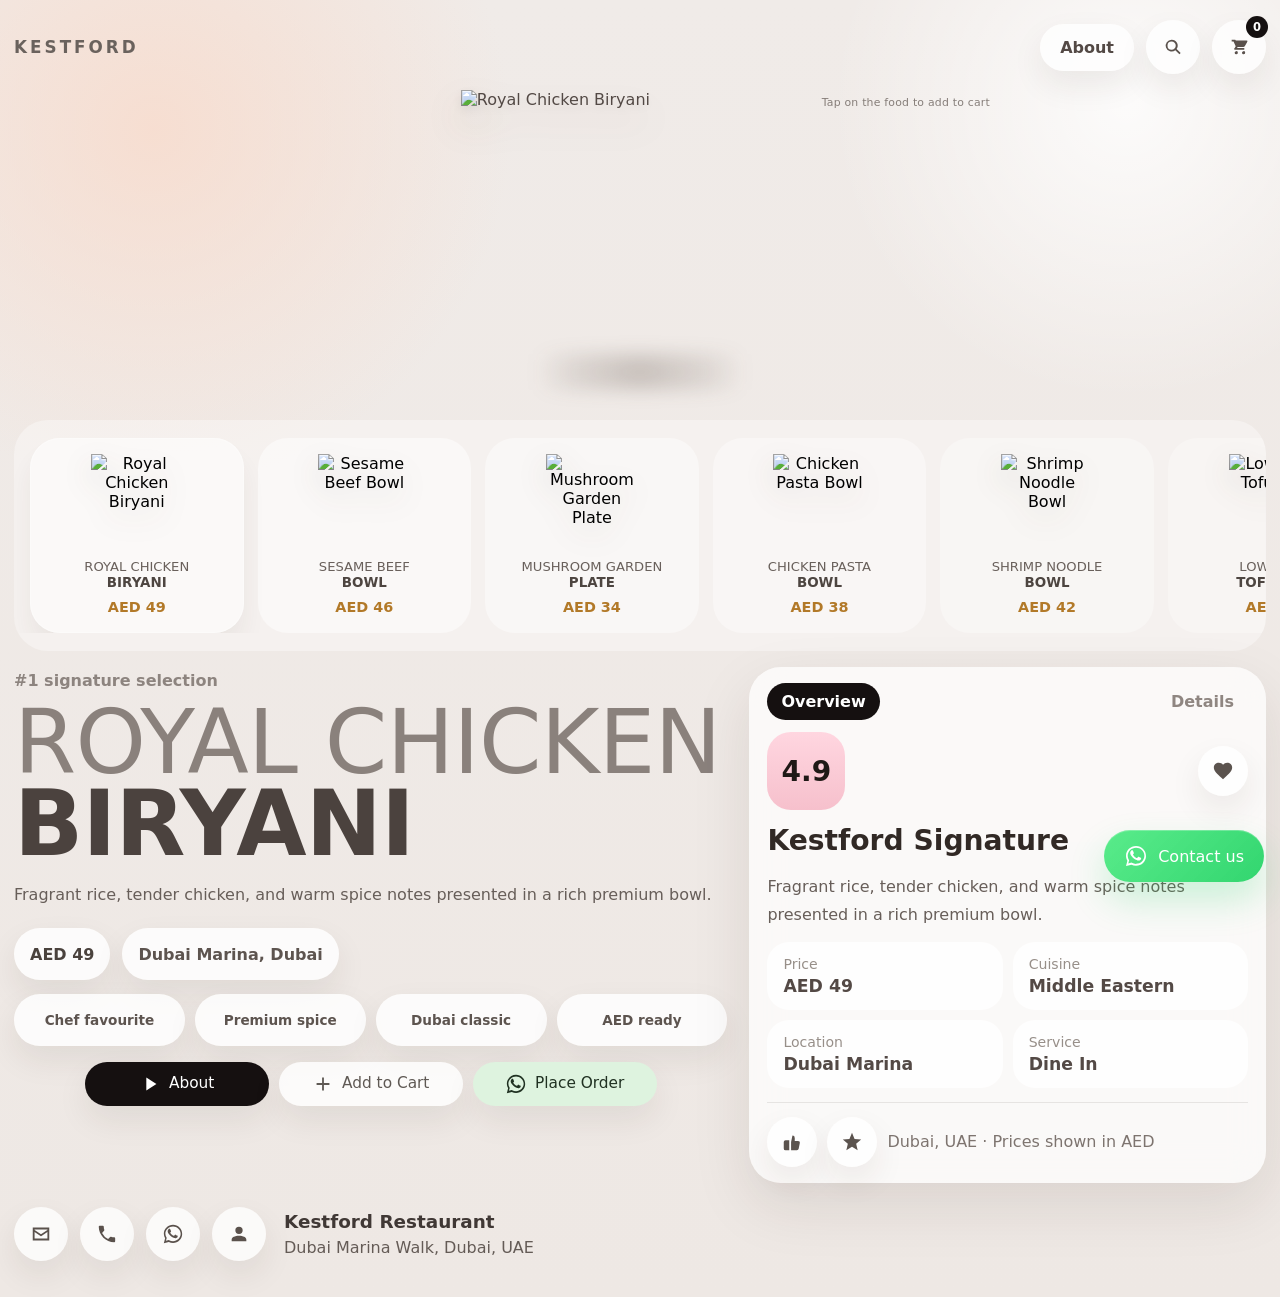
==== commit 5594eed8: "Add files via upload" ====
--- a/index.html
+++ b/index.html
@@ -4,10 +4,7 @@
     <meta charset="UTF-8" />
     <meta name="viewport" content="width=device-width, initial-scale=1.0" />
     <title>Kestford Restaurant</title>
-    <meta
-      name="description"
-      content="Kestford Restaurant in Dubai serves signature bowls, plates, and fresh favourites with smooth swipe browsing and WhatsApp ordering."
-    />
+    <meta name="description" content="Kestford Restaurant in Dubai serves signature bowls, plates, and fresh favourites with smooth swipe browsing and WhatsApp ordering." />
     <link rel="icon" type="image/svg+xml" href="assets/favicon.svg" />
     <link rel="icon" type="image/png" href="assets/favicon.png" />
     <link rel="stylesheet" href="styles.css" />
@@ -18,21 +15,27 @@
         <a class="brand" href="./">KESTFORD</a>
         <nav class="top-actions" aria-label="Main navigation">
           <a class="chip-link" href="about/">About</a>
-          <button class="icon-btn" type="button" aria-label="Search">
+          <button class="icon-btn" type="button" id="search-btn" aria-label="Search dishes">
             <svg viewBox="0 0 24 24" aria-hidden="true"><path d="M10.5 4a6.5 6.5 0 1 0 4.026 11.602l4.436 4.436 1.414-1.414-4.436-4.436A6.5 6.5 0 0 0 10.5 4Zm0 2a4.5 4.5 0 1 1 0 9 4.5 4.5 0 0 1 0-9Z"/></svg>
           </button>
-          <a class="icon-btn" href="about/" aria-label="Open menu about page">
-            <svg viewBox="0 0 24 24" aria-hidden="true"><path d="M4 7h16v2H4V7Zm0 5h16v2H4v-2Zm0 5h16v2H4v-2Z"/></svg>
-          </a>
+          <button class="icon-btn cart-header-btn" id="cart-btn" type="button" aria-label="Open cart">
+            <span class="cart-icon-wrap">
+              <span class="cart-peek" id="cart-peek"></span>
+              <svg viewBox="0 0 24 24" aria-hidden="true"><path d="M7 4H4v2h2l2.4 5.2-1.05 1.88A1 1 0 0 0 8.22 15h9.56v-2H9.92l.55-.98h6.2a2 2 0 0 0 1.79-1.11L21.1 6.4A1 1 0 0 0 20.2 5H8.53l-.6-1H7Zm2 12.5A1.75 1.75 0 1 0 10.75 18 1.75 1.75 0 0 0 9 16.5Zm8 0A1.75 1.75 0 1 0 18.75 18 1.75 1.75 0 0 0 17 16.5Z"/></svg>
+            </span>
+            <span class="cart-badge" id="cart-badge">0</span>
+          </button>
         </nav>
       </header>
 
       <main class="page-width main-stack">
         <section class="plate-section" aria-label="Featured dish area">
           <div class="plate-stage" id="plate-stage">
+            <div class="plate-shadow"></div>
             <div class="plate-layer current" id="plate-current"></div>
             <div class="plate-layer incoming" id="plate-incoming" aria-hidden="true"></div>
           </div>
+          <p class="plate-helper">Tap on the food to add to cart</p>
         </section>
 
         <section class="menu-band" aria-label="Dish slider section">
@@ -45,8 +48,8 @@
           <section class="hero-copy" aria-label="Dish details section">
             <p class="eyebrow"><span id="rank-number">#1</span> signature selection</p>
             <h1 class="dish-title">
-              <span id="title-top">ROYAL CHICKEN</span>
-              <strong id="title-bottom">BIRYANI</strong>
+              <span id="title-top" data-text="ROYAL CHICKEN">ROYAL CHICKEN</span>
+              <strong id="title-bottom" data-text="BIRYANI">BIRYANI</strong>
             </h1>
             <p class="hero-description" id="dish-description"></p>
 
@@ -58,13 +61,17 @@
             <div class="tag-row" id="tag-row"></div>
 
             <div class="cta-row">
-              <a class="primary-btn" href="about/">
+              <a class="primary-btn compact-btn" href="about/">
                 <svg viewBox="0 0 24 24" aria-hidden="true"><path d="M8 5v14l11-7z"/></svg>
-                About us
+                About
               </a>
-              <button class="secondary-btn" id="order-btn" type="button">
-                <svg viewBox="0 0 24 24" aria-hidden="true"><path d="M7 4H4v2h2l2.6 5.59-1.35 2.45A1 1 0 0 0 8.12 16h10.76v-2H9.81l.88-1.6h5.71a2 2 0 0 0 1.76-1.05L21 6.27A1 1 0 0 0 20.12 5H8.53L7.6 3H7v1Zm2 13a2 2 0 1 0 0 4 2 2 0 0 0 0-4Zm8 0a2 2 0 1 0 0 4 2 2 0 0 0 0-4Z"/></svg>
-                Order WhatsApp
+              <button class="middle-btn compact-btn" id="add-btn" type="button">
+                <svg viewBox="0 0 24 24" aria-hidden="true"><path d="M11 5h2v6h6v2h-6v6h-2v-6H5v-2h6z"/></svg>
+                Add to Cart
+              </button>
+              <button class="secondary-btn compact-btn" id="order-btn" type="button">
+                <svg viewBox="0 0 24 24" aria-hidden="true"><path d="M16.6 13.58c-.27-.14-1.6-.79-1.85-.88-.25-.09-.43-.14-.61.14-.18.27-.7.88-.86 1.06-.16.18-.31.2-.58.07-.27-.14-1.13-.42-2.16-1.34-.8-.71-1.34-1.59-1.49-1.86-.16-.27-.02-.41.12-.55.12-.12.27-.31.41-.47.14-.16.18-.27.27-.45.09-.18.05-.34-.02-.47-.07-.14-.61-1.47-.84-2.01-.22-.53-.44-.46-.61-.47h-.52c-.18 0-.47.07-.72.34-.25.27-.95.93-.95 2.27s.97 2.64 1.11 2.82c.14.18 1.9 2.9 4.6 4.06.64.28 1.14.45 1.53.58.64.2 1.22.17 1.68.1.51-.08 1.6-.65 1.83-1.28.23-.63.23-1.18.16-1.28-.06-.1-.24-.16-.5-.3Z"/><path d="M12.04 2C6.5 2 2 6.39 2 11.81c0 1.75.48 3.45 1.39 4.95L2 22l5.42-1.35a10.2 10.2 0 0 0 4.62 1.1h.01C17.59 21.75 22 17.36 22 11.94 22 6.52 17.58 2.12 12.04 2Zm0 17.92h-.01a8.3 8.3 0 0 1-4.23-1.16l-.3-.18-3.22.8.86-3.13-.2-.32a8.04 8.04 0 0 1-1.25-4.12c0-4.42 3.7-8.02 8.34-8.02 4.58 0 8.31 3.56 8.34 7.96 0 4.43-3.72 8.03-8.33 8.03Z"/></svg>
+                Place Order
               </button>
             </div>
           </section>
@@ -113,7 +120,7 @@
           <a class="footer-icon" href="tel:+15798995633" aria-label="Call Kestford">
             <svg viewBox="0 0 24 24" aria-hidden="true"><path d="M6.62 10.79a15.05 15.05 0 0 0 6.59 6.59l2.2-2.2a1 1 0 0 1 1.01-.24c1.1.37 2.28.57 3.49.57a1 1 0 0 1 1 1V20a1 1 0 0 1-1 1C10.85 21 3 13.15 3 4a1 1 0 0 1 1-1h3.49a1 1 0 0 1 1 1c0 1.21.2 2.39.57 3.49a1 1 0 0 1-.24 1.01l-2.2 2.29Z"/></svg>
           </a>
-          <a class="footer-icon whatsapp-ring" href="https://wa.me/15798995633?text=Hello%20Kestford%20Restaurant." target="_blank" rel="noopener noreferrer" aria-label="WhatsApp Kestford">
+          <a class="footer-icon" href="https://wa.me/15798995633?text=Hello%20Kestford%20Restaurant." target="_blank" rel="noopener noreferrer" aria-label="WhatsApp Kestford">
             <svg viewBox="0 0 24 24" aria-hidden="true"><path d="M16.6 13.58c-.27-.14-1.6-.79-1.85-.88-.25-.09-.43-.14-.61.14-.18.27-.7.88-.86 1.06-.16.18-.31.2-.58.07-.27-.14-1.13-.42-2.16-1.34-.8-.71-1.34-1.59-1.49-1.86-.16-.27-.02-.41.12-.55.12-.12.27-.31.41-.47.14-.16.18-.27.27-.45.09-.18.05-.34-.02-.47-.07-.14-.61-1.47-.84-2.01-.22-.53-.44-.46-.61-.47h-.52c-.18 0-.47.07-.72.34-.25.27-.95.93-.95 2.27s.97 2.64 1.11 2.82c.14.18 1.9 2.9 4.6 4.06.64.28 1.14.45 1.53.58.64.2 1.22.17 1.68.1.51-.08 1.6-.65 1.83-1.28.23-.63.23-1.18.16-1.28-.06-.1-.24-.16-.5-.3Z"/><path d="M12.04 2C6.5 2 2 6.39 2 11.81c0 1.75.48 3.45 1.39 4.95L2 22l5.42-1.35a10.2 10.2 0 0 0 4.62 1.1h.01C17.59 21.75 22 17.36 22 11.94 22 6.52 17.58 2.12 12.04 2Zm0 17.92h-.01a8.3 8.3 0 0 1-4.23-1.16l-.3-.18-3.22.8.86-3.13-.2-.32a8.04 8.04 0 0 1-1.25-4.12c0-4.42 3.7-8.02 8.34-8.02 4.58 0 8.31 3.56 8.34 7.96 0 4.43-3.72 8.03-8.33 8.03Z"/></svg>
           </a>
           <a class="footer-icon" href="about/" aria-label="About Kestford">
@@ -129,16 +136,16 @@
 
     <a class="floating-whatsapp" href="https://wa.me/15798995633?text=Hello%20Kestford%20Restaurant." target="_blank" rel="noopener noreferrer" aria-label="Open WhatsApp greeting">
       <svg viewBox="0 0 24 24" aria-hidden="true"><path d="M16.6 13.58c-.27-.14-1.6-.79-1.85-.88-.25-.09-.43-.14-.61.14-.18.27-.7.88-.86 1.06-.16.18-.31.2-.58.07-.27-.14-1.13-.42-2.16-1.34-.8-.71-1.34-1.59-1.49-1.86-.16-.27-.02-.41.12-.55.12-.12.27-.31.41-.47.14-.16.18-.27.27-.45.09-.18.05-.34-.02-.47-.07-.14-.61-1.47-.84-2.01-.22-.53-.44-.46-.61-.47h-.52c-.18 0-.47.07-.72.34-.25.27-.95.93-.95 2.27s.97 2.64 1.11 2.82c.14.18 1.9 2.9 4.6 4.06.64.28 1.14.45 1.53.58.64.2 1.22.17 1.68.1.51-.08 1.6-.65 1.83-1.28.23-.63.23-1.18.16-1.28-.06-.1-.24-.16-.5-.3Z"/><path d="M12.04 2C6.5 2 2 6.39 2 11.81c0 1.75.48 3.45 1.39 4.95L2 22l5.42-1.35a10.2 10.2 0 0 0 4.62 1.1h.01C17.59 21.75 22 17.36 22 11.94 22 6.52 17.58 2.12 12.04 2Zm0 17.92h-.01a8.3 8.3 0 0 1-4.23-1.16l-.3-.18-3.22.8.86-3.13-.2-.32a8.04 8.04 0 0 1-1.25-4.12c0-4.42 3.7-8.02 8.34-8.02 4.58 0 8.31 3.56 8.34 7.96 0 4.43-3.72 8.03-8.33 8.03Z"/></svg>
-      <span>WhatsApp</span>
+      <span>Contact us</span>
     </a>
 
     <div class="modal-shell" id="order-modal" aria-hidden="true">
       <div class="modal-backdrop" id="modal-backdrop"></div>
-      <div class="order-modal" role="dialog" aria-modal="true" aria-labelledby="order-modal-title">
+      <div class="order-modal" id="order-modal-panel" role="dialog" aria-modal="true" aria-labelledby="order-modal-title">
         <button class="modal-close" id="modal-close" type="button" aria-label="Close order box">&times;</button>
         <h2 id="order-modal-title">Order WhatsApp</h2>
         <p class="modal-intro">Fill in your delivery details and we will prepare the WhatsApp message for you.</p>
-
+        <div class="order-cart-list" id="order-cart-list"></div>
         <form id="order-form" novalidate>
           <div class="form-grid">
             <label>
@@ -169,7 +176,7 @@
 
           <div class="order-summary">
             <div>
-              <span>Unit price</span>
+              <span>Cart total</span>
               <strong id="summary-unit">AED 49</strong>
             </div>
             <div>
--- a/styles.css
+++ b/styles.css
@@ -1,12 +1,11 @@
-
 :root {
   --bg: #eee8e4;
-  --panel: rgba(255, 255, 255, 0.62);
-  --panel-strong: rgba(255, 255, 255, 0.82);
+  --panel: rgba(255, 255, 255, 0.54);
+  --panel-strong: rgba(255, 255, 255, 0.84);
   --text: #534945;
   --text-soft: #8d847f;
   --dark: #151010;
-  --light-green: #dff5e4;
+  --light-green: #def3df;
   --wa: #25d366;
   --shadow-soft: 0 14px 32px rgba(52, 34, 24, 0.08);
   --shadow-card: 0 22px 60px rgba(52, 34, 24, 0.1);
@@ -72,7 +71,7 @@
   border-radius: 999px;
   background: rgba(255, 255, 255, 0.78);
   box-shadow: var(--shadow-soft);
-  transition: transform 220ms ease, box-shadow 220ms ease;
+  transition: transform 220ms ease, box-shadow 220ms ease, opacity 220ms ease;
 }
 .chip-link:hover,
 .icon-btn:hover,
@@ -82,8 +81,10 @@
 .modal-close:hover,
 .primary-btn:hover,
 .secondary-btn:hover,
+.middle-btn:hover,
 .place-order-btn:hover,
-.menu-card:hover {
+.menu-card:hover,
+.floating-whatsapp:hover {
   transform: translateY(-1px);
 }
 .chip-link {
@@ -100,17 +101,48 @@
   height: 54px;
   color: #5a514c;
 }
+.cart-header-btn { position: relative; overflow: visible; }
+.cart-icon-wrap { position: relative; display: grid; place-items: center; width: 100%; height: 100%; overflow: hidden; border-radius: inherit; }
+.cart-peek {
+  position: absolute;
+  top: -12%;
+  left: 50%;
+  transform: translateX(-50%);
+  width: 62%;
+  height: 40%;
+  background-position: center top;
+  background-repeat: no-repeat;
+  background-size: contain;
+  opacity: 0;
+  transition: opacity 240ms ease;
+}
+.cart-header-btn.has-items .cart-peek { opacity: 1; }
+.cart-badge {
+  position: absolute;
+  top: -4px;
+  right: -2px;
+  min-width: 22px;
+  height: 22px;
+  padding: 0 6px;
+  border-radius: 999px;
+  background: var(--dark);
+  color: #fff;
+  font-size: 0.72rem;
+  font-weight: 700;
+  display: grid;
+  place-items: center;
+}
 
 .main-stack {
   display: flex;
   flex-direction: column;
-  gap: 18px;
+  gap: 16px;
   margin-top: 8px;
 }
 
 .plate-section {
   position: relative;
-  min-height: 315px;
+  min-height: 322px;
   display: flex;
   justify-content: center;
   align-items: flex-start;
@@ -124,41 +156,62 @@
   justify-content: center;
   touch-action: pan-y;
   user-select: none;
-  overflow: hidden;
+  overflow: visible;
+}
+.plate-shadow {
+  position: absolute;
+  left: 50%;
+  bottom: 14px;
+  width: min(56vw, 280px);
+  height: 36px;
+  transform: translateX(-50%);
+  border-radius: 999px;
+  background: radial-gradient(circle at center, rgba(62, 46, 35, 0.22) 0%, rgba(62, 46, 35, 0.1) 48%, rgba(62, 46, 35, 0) 74%);
+  filter: blur(9px);
+  z-index: 0;
 }
 .plate-layer {
   position: absolute;
   top: 8px;
-  width: clamp(240px, 27vw, 360px);
+  width: clamp(250px, 28vw, 360px);
   aspect-ratio: 1;
   display: flex;
   align-items: center;
   justify-content: center;
   transform-origin: 50% 50%;
+  z-index: 1;
 }
 .plate-layer img {
   width: 100%;
   height: 100%;
   object-fit: contain;
+  filter: drop-shadow(0 18px 18px rgba(63, 41, 25, 0.16)) drop-shadow(0 4px 6px rgba(0,0,0,0.08));
 }
 .plate-layer.incoming { opacity: 0; pointer-events: none; }
 .plate-layer.animate-in { animation: plateIn 820ms cubic-bezier(0.2, 0.84, 0.22, 1) forwards; }
 .plate-layer.animate-out { animation: plateOut 820ms cubic-bezier(0.36, 0.04, 0.18, 1) forwards; }
+.plate-helper {
+  position: absolute;
+  right: max(6px, calc(50% - 350px));
+  top: 14px;
+  margin: 0;
+  font-size: 0.68rem;
+  letter-spacing: 0.02em;
+  color: rgba(92, 82, 76, 0.72);
+}
 
 @keyframes plateIn {
-  0% { opacity: 0; transform: translateY(-145%) rotate(18deg) scale(0.9); }
+  0% { opacity: 0; transform: translateY(-145%) rotate(18deg) scale(0.92); }
   45% { opacity: 1; }
-  78% { transform: translateY(4%) rotate(-4deg) scale(0.98); }
+  78% { transform: translateY(4%) rotate(-4deg) scale(0.985); }
   100% { opacity: 1; transform: translateY(0) rotate(0deg) scale(1); }
 }
 @keyframes plateOut {
   0% { opacity: 1; transform: translateX(0) rotate(0deg) scale(1); }
-  100% { opacity: 0; transform: translateX(-150%) rotate(-28deg) scale(0.94); }
-}
-
-.menu-band {
-  position: relative;
-}
+  100% { opacity: 0; transform: translateX(-150%) rotate(-28deg) scale(0.95); }
+}
+
+.menu-band { position: relative; }
 .menu-shell {
   border-radius: 34px;
   background: rgba(255, 255, 255, 0.34);
@@ -168,65 +221,63 @@
 .menu-track {
   display: grid;
   grid-auto-flow: column;
-  grid-auto-columns: calc((100% - 8 * 12px) / 8.5);
-  gap: 12px;
+  grid-auto-columns: calc((100% - 4 * 14px) / 5.45);
+  gap: 14px;
   padding: 0 16px;
   overflow-x: auto;
   scroll-behavior: smooth;
-  scroll-snap-type: x mandatory;
   scrollbar-width: none;
 }
 .menu-track::-webkit-scrollbar { display: none; }
 .menu-card {
   min-width: 0;
-  border-radius: 28px;
-  padding: 14px 8px 16px;
+  border-radius: 30px;
+  padding: 16px 10px 18px;
   text-align: center;
   background: rgba(255, 255, 255, var(--box-alpha, 0.34));
-  scroll-snap-align: start;
-  transition: transform 220ms ease, background 220ms ease, opacity 220ms ease;
+  transition: transform 220ms ease, background 220ms ease, opacity 220ms ease, box-shadow 220ms ease;
 }
 .menu-card.active {
-  background: rgba(255, 255, 255, 0.5);
+  background: rgba(255, 255, 255, 0.6);
+  box-shadow: inset 0 0 0 1px rgba(255,255,255,0.25), 0 18px 24px rgba(65, 50, 39, 0.06);
 }
 .menu-card img {
-  width: 64px;
-  height: 64px;
-  margin: 0 auto 10px;
+  width: 92px;
+  height: 92px;
+  margin: 0 auto 14px;
   object-fit: contain;
+  filter: drop-shadow(0 12px 14px rgba(54, 39, 29, 0.14));
 }
 .menu-card span,
 .menu-card strong,
 .menu-card em {
   display: block;
-  line-height: 1.12;
+  line-height: 1.06;
   font-style: normal;
 }
 .menu-card span {
   color: #69605b;
-  font-size: 0.78rem;
+  font-size: 0.82rem;
 }
 .menu-card strong {
   color: #4d4540;
-  font-size: 0.85rem;
+  font-size: 0.84rem;
   margin-top: 2px;
 }
 .menu-card em {
   color: #b27928;
   font-weight: 800;
-  font-size: 0.88rem;
-  margin-top: 8px;
+  font-size: 0.9rem;
+  margin-top: 10px;
 }
 
 .content-layout {
   display: grid;
-  grid-template-columns: minmax(0, 1.18fr) minmax(340px, 0.82fr);
-  gap: 24px;
+  grid-template-columns: minmax(0, 1.16fr) minmax(320px, 0.84fr);
+  gap: 22px;
   align-items: start;
 }
-.hero-copy {
-  padding-top: 4px;
-}
+.hero-copy { padding-top: 4px; }
 .eyebrow {
   margin: 0 0 12px;
   font-size: 1rem;
@@ -241,40 +292,41 @@
   text-transform: uppercase;
   letter-spacing: -0.04em;
 }
+.dish-title span,
+.dish-title strong {
+  position: relative;
+  display: inline-block;
+}
 .dish-title span {
   font-size: clamp(3.2rem, 7vw, 6.8rem);
   font-weight: 300;
   color: #8a817c;
-  animation: softWaveGlow 5.8s ease-in-out infinite;
+  animation: rightToLeftGlow 5.2s ease-in-out infinite;
 }
 .dish-title strong {
   font-size: clamp(3.3rem, 7.1vw, 7rem);
   font-weight: 900;
   color: #4b423e;
-  animation: softWaveGlow 5.8s ease-in-out infinite 0.2s;
-}
-@keyframes softWaveGlow {
-  0%, 100% { text-shadow: 0 0 0 rgba(255,255,255,0); }
-  50% { text-shadow: 0 0 12px rgba(255,255,255,0.24); }
+  animation: rightToLeftGlow 5.2s ease-in-out infinite 0.18s;
+}
+@keyframes rightToLeftGlow {
+  0%, 100% { text-shadow: 12px 0 18px rgba(255,255,255,0.32), 0 0 0 rgba(255,255,255,0); }
+  45% { text-shadow: 0 0 12px rgba(255,255,255,0.2); }
+  70% { text-shadow: -10px 0 18px rgba(255,255,255,0.30); }
 }
 .hero-description,
 .details-copy,
 .about-copy,
-.about-list li {
-  margin: 18px 0 0;
-  font-size: 1rem;
-  line-height: 1.72;
-  color: #675e59;
-}
+.about-list li { margin: 16px 0 0; font-size: 1rem; line-height: 1.7; color: #675e59; }
 .meta-row {
   display: flex;
   align-items: center;
   gap: 12px;
   flex-wrap: wrap;
-  margin-top: 22px;
+  margin-top: 20px;
 }
 .tag-row {
-  margin-top: 16px;
+  margin-top: 14px;
   display: grid;
   grid-template-columns: repeat(4, minmax(0, 1fr));
   gap: 10px;
@@ -284,6 +336,7 @@
 .tag-pill,
 .primary-btn,
 .secondary-btn,
+.middle-btn,
 .place-order-btn {
   border-radius: 999px;
   box-shadow: var(--shadow-soft);
@@ -293,8 +346,8 @@
   display: inline-flex;
   align-items: center;
   justify-content: center;
-  min-height: 54px;
-  padding: 12px 18px;
+  min-height: 52px;
+  padding: 11px 16px;
   background: rgba(255,255,255,0.84);
   color: #5d544f;
   font-weight: 700;
@@ -303,41 +356,37 @@
 .meta-pill.strong { color: #4a423d; }
 .tag-pill {
   min-width: 0;
-  font-size: 0.92rem;
-  padding: 11px 14px;
+  font-size: 0.85rem;
+  padding: 10px 12px;
   text-align: center;
 }
 .cta-row {
-  margin-top: 18px;
-  display: flex;
-  justify-content: center;
-  align-items: center;
-  gap: 12px;
-  flex-wrap: wrap;
-}
-.primary-btn,
-.secondary-btn,
+  margin-top: 16px;
+  display: flex;
+  justify-content: center;
+  align-items: center;
+  gap: 10px;
+  flex-wrap: nowrap;
+}
+.compact-btn,
 .place-order-btn {
   display: inline-flex;
   align-items: center;
   justify-content: center;
   gap: 8px;
-  min-width: 176px;
-  padding: 12px 20px;
-  font-size: 1rem;
-}
-.primary-btn {
-  background: var(--dark);
-  color: #fff;
-}
-.secondary-btn {
-  background: var(--light-green);
-  color: #203122;
-}
-.secondary-btn.ordering { transform: scale(0.98); }
+  min-width: 0;
+  padding: 11px 16px;
+  font-size: 0.96rem;
+  line-height: 1;
+}
+.primary-btn { background: var(--dark); color: #fff; }
+.secondary-btn { background: var(--light-green); color: #203122; }
+.middle-btn { background: rgba(255,255,255,0.82); color: #5f5954; }
+.compact-btn { flex: 1 1 0; max-width: 184px; }
+.middle-btn.success-flash { box-shadow: 0 0 0 3px rgba(164, 171, 176, 0.18), var(--shadow-soft); }
 
 .details-card {
-  padding: 20px;
+  padding: 16px 18px;
   border-radius: 32px;
   background: rgba(255,255,255,0.72);
   backdrop-filter: blur(16px);
@@ -346,79 +395,53 @@
 .details-head,
 .score-fav-row,
 .card-footer-row,
-.footer-icons {
-  display: flex;
-  align-items: center;
-}
-.details-head {
-  justify-content: space-between;
-  gap: 12px;
-  margin-bottom: 16px;
-}
+.footer-icons { display: flex; align-items: center; }
+.details-head { justify-content: space-between; gap: 12px; margin-bottom: 12px; }
 .tab {
-  padding: 10px 16px;
+  padding: 9px 14px;
   border-radius: 999px;
   background: transparent;
   color: #8f8681;
   font-weight: 700;
 }
 .tab.active { background: var(--dark); color: #fff; }
-.score-fav-row {
-  justify-content: space-between;
-  gap: 16px;
-}
+.score-fav-row { justify-content: space-between; gap: 14px; }
 .score-pill {
-  width: 88px;
-  height: 88px;
-  border-radius: 28px;
+  width: 78px;
+  height: 78px;
+  border-radius: 24px;
   display: flex;
   align-items: center;
   justify-content: center;
   background: linear-gradient(180deg, #ffd6e0 0%, #f6c0cc 100%);
   color: #1f1916;
-  font-size: 1.95rem;
+  font-size: 1.75rem;
   font-weight: 900;
 }
 .details-card h2,
 .about-title,
-.about-subtitle {
-  margin: 16px 0 0;
-  font-size: clamp(1.9rem, 2.4vw, 2.35rem);
-  color: #312925;
-}
+.about-subtitle { margin: 14px 0 0; font-size: clamp(1.7rem, 2.2vw, 2.1rem); color: #312925; }
 .details-grid,
 .about-grid {
   display: grid;
   grid-template-columns: repeat(2, minmax(0, 1fr));
-  gap: 12px;
-  margin-top: 18px;
+  gap: 10px;
+  margin-top: 14px;
 }
 .detail-box,
-.about-box {
-  padding: 16px 18px;
-  border-radius: 24px;
-  background: rgba(255,255,255,0.78);
-}
+.about-box { padding: 14px 16px; border-radius: 22px; background: rgba(255,255,255,0.78); }
 .detail-box span,
-.about-box span {
-  display: block;
-  color: #978f89;
-  font-size: 0.9rem;
-  margin-bottom: 6px;
-}
+.about-box span { display: block; color: #978f89; font-size: 0.88rem; margin-bottom: 4px; }
 .detail-box strong,
-.about-box strong {
-  font-size: 1.12rem;
-}
+.about-box strong { font-size: 1.08rem; }
 .card-footer-row {
-  gap: 12px;
+  gap: 10px;
   flex-wrap: wrap;
-  padding-top: 18px;
-  margin-top: 18px;
+  padding-top: 14px;
+  margin-top: 14px;
   border-top: 1px solid rgba(85, 74, 68, 0.12);
 }
 .footer-note { color: #7d746f; }
-
 .contact-footer {
   display: flex;
   align-items: center;
@@ -426,25 +449,11 @@
   flex-wrap: wrap;
   margin-top: 24px;
 }
-.footer-icons {
-  gap: 12px;
-  flex-wrap: wrap;
-}
-.footer-copy {
-  display: flex;
-  flex-direction: column;
-  gap: 6px;
-  color: #645b56;
-}
+.footer-icons { gap: 12px; flex-wrap: wrap; }
+.footer-copy { display: flex; flex-direction: column; gap: 6px; color: #645b56; }
 .footer-copy strong { font-size: 1.15rem; color: #403835; }
-.whatsapp-ring { color: var(--wa); }
-
 .round-muted,
-.heart-btn {
-  width: 50px;
-  height: 50px;
-  color: #5b534e;
-}
+.heart-btn { width: 50px; height: 50px; color: #5b534e; }
 
 .floating-whatsapp {
   position: fixed;
@@ -454,14 +463,14 @@
   display: inline-flex;
   align-items: center;
   gap: 10px;
-  padding: 14px 18px;
+  padding: 14px 20px;
   border-radius: 999px;
-  background: linear-gradient(135deg, #43e97b 0%, #25d366 100%);
+  background: linear-gradient(135deg, rgba(67, 233, 123, 0.88) 0%, rgba(37, 211, 102, 0.94) 100%);
   color: #fff;
-  box-shadow: 0 18px 36px rgba(37, 211, 102, 0.34);
+  box-shadow: 0 18px 36px rgba(37, 211, 102, 0.22), inset 0 1px 0 rgba(255,255,255,0.26);
+  backdrop-filter: blur(14px) saturate(140%);
 }
 .floating-whatsapp svg { width: 24px; height: 24px; }
-.floating-whatsapp:hover { transform: translateY(-2px); }
 
 .modal-shell {
   position: fixed;
@@ -479,84 +488,90 @@
   position: absolute;
   inset: 0;
   background: rgba(39, 27, 22, 0.28);
-  backdrop-filter: blur(5px);
+  backdrop-filter: blur(6px);
 }
 .order-modal {
   position: relative;
-  width: min(92vw, 720px);
-  max-height: min(86vh, 760px);
+  width: min(92vw, 700px);
+  max-height: min(78vh, 620px);
   overflow: auto;
-  padding: 22px;
+  padding: 18px;
   border-radius: 30px;
-  background: rgba(255,255,255,0.97);
-  box-shadow: 0 24px 60px rgba(31, 20, 15, 0.2);
+  background: linear-gradient(180deg, rgba(255,255,255,0.72) 0%, rgba(255,255,255,0.58) 100%);
+  backdrop-filter: blur(18px) saturate(130%);
+  box-shadow: 0 24px 60px rgba(31, 20, 15, 0.2), inset 0 1px 0 rgba(255,255,255,0.45);
+}
+.order-modal.pop-in { animation: modalPop 320ms cubic-bezier(0.2,0.8,0.2,1); }
+@keyframes modalPop {
+  0% { transform: translateY(18px) scale(0.96); opacity: 0; }
+  100% { transform: translateY(0) scale(1); opacity: 1; }
 }
 .modal-close {
   position: absolute;
-  top: 14px;
-  right: 14px;
+  top: 12px;
+  right: 12px;
   font-size: 1.8rem;
-  background: #f2edeb;
-}
-.modal-intro {
-  margin: 10px 0 0;
-  color: #6f6660;
+  background: rgba(244,239,237,0.82);
+}
+.modal-intro { margin: 8px 0 0; color: #6f6660; }
+.order-cart-list {
+  display: flex;
+  flex-wrap: wrap;
+  gap: 8px;
+  margin-top: 14px;
+}
+.order-cart-chip {
+  display: inline-flex;
+  align-items: center;
+  gap: 8px;
+  padding: 8px 12px;
+  border-radius: 999px;
+  background: rgba(255,255,255,0.6);
+  box-shadow: var(--shadow-soft);
+}
+.order-cart-chip img { width: 28px; height: 28px; object-fit: contain; }
+.order-cart-chip.drop-in { animation: chipDrop 320ms cubic-bezier(0.2,0.8,0.2,1) both; }
+@keyframes chipDrop {
+  0% { opacity: 0; transform: translateY(-14px) scale(0.96); }
+  100% { opacity: 1; transform: translateY(0) scale(1); }
 }
 .form-grid {
   display: grid;
   grid-template-columns: repeat(2, minmax(0, 1fr));
-  gap: 12px;
-  margin-top: 18px;
-}
-.form-grid label {
-  display: flex;
-  flex-direction: column;
-  gap: 8px;
-}
-.form-grid label span {
-  color: #756d67;
-  font-weight: 700;
-}
+  gap: 10px;
+  margin-top: 14px;
+}
+.form-grid label { display: flex; flex-direction: column; gap: 6px; }
+.form-grid label span { color: #756d67; font-weight: 700; }
 .form-grid input {
   width: 100%;
-  height: 52px;
-  border: 1px solid rgba(109, 98, 90, 0.16);
+  height: 50px;
+  border: 1px solid rgba(109, 98, 90, 0.14);
   border-radius: 18px;
-  background: #fff;
+  background: rgba(255,255,255,0.58);
   padding: 0 16px;
 }
 .full-width { grid-column: 1 / -1; }
-.qty-control {
-  display: grid;
-  grid-template-columns: 54px 1fr 54px;
-  gap: 8px;
-}
-.qty-control button {
-  border-radius: 18px;
-  background: #f3eeeb;
-  font-size: 1.5rem;
-}
+.qty-control { display: grid; grid-template-columns: 54px 1fr 54px; gap: 8px; }
+.qty-control button { border-radius: 18px; background: rgba(243,238,235,0.82); font-size: 1.5rem; }
 .qty-control input { text-align: center; }
 .order-summary {
   display: flex;
   justify-content: space-between;
   gap: 14px;
-  margin-top: 16px;
-  padding: 16px 18px;
+  margin-top: 14px;
+  padding: 14px 16px;
   border-radius: 22px;
-  background: #f3efec;
-}
-.order-summary span {
-  display: block;
-  color: #8e8580;
-  margin-bottom: 4px;
-}
-.order-summary strong { font-size: 1.16rem; }
+  background: rgba(243,239,236,0.72);
+}
+.order-summary span { display: block; color: #8e8580; margin-bottom: 4px; }
+.order-summary strong { font-size: 1.1rem; }
 .place-order-btn {
   width: 100%;
-  margin-top: 16px;
+  margin-top: 14px;
   background: var(--dark);
   color: #fff;
+  padding: 14px 18px;
 }
 
 .fly-plate {
@@ -566,89 +581,69 @@
   transition: transform 760ms cubic-bezier(0.2, 0.82, 0.18, 1), opacity 760ms ease;
   will-change: transform, opacity;
 }
-.fly-plate img {
-  width: 100%;
-  height: 100%;
-  object-fit: contain;
-}
-
-.about-layout {
-  display: flex;
-  flex-direction: column;
-  gap: 22px;
-  margin-top: 14px;
-}
-.about-hero-card {
-  padding: 26px;
-  border-radius: 32px;
-  background: rgba(255,255,255,0.72);
-  box-shadow: var(--shadow-card);
-}
-.about-list {
-  margin: 14px 0 0;
-  padding-left: 22px;
-}
+.fly-plate img { width: 100%; height: 100%; object-fit: contain; }
+.fly-plate.mini { width: 60px !important; height: 60px !important; }
+
+.about-layout { display: flex; flex-direction: column; gap: 22px; margin-top: 14px; }
+.about-hero-card { padding: 26px; border-radius: 32px; background: rgba(255,255,255,0.72); box-shadow: var(--shadow-card); }
+.about-list { margin: 14px 0 0; padding-left: 22px; }
 .about-list li + li { margin-top: 8px; }
 .about-cta-row { justify-content: flex-start; }
 .about-footer { margin-top: 4px; }
 
 .fade-swap { animation: textSwap 260ms ease; }
-@keyframes textSwap {
-  from { opacity: 0.45; transform: translateY(8px); }
-  to { opacity: 1; transform: translateY(0); }
-}
+@keyframes textSwap { from { opacity: 0.45; transform: translateY(8px); } to { opacity: 1; transform: translateY(0); } }
 
 @media (max-width: 1100px) {
   .page-width { width: min(100% - 22px, 1260px); }
-  .menu-track { grid-auto-columns: calc((100% - 6 * 12px) / 6.5); }
-}
-
+  .menu-track { grid-auto-columns: calc((100% - 4 * 12px) / 5.2); }
+}
 @media (max-width: 860px) {
   .content-layout { grid-template-columns: 1fr; }
-  .menu-track { grid-auto-columns: calc((100% - 4 * 12px) / 4.5); }
   .details-card { max-width: 720px; }
 }
-
 @media (max-width: 760px) {
   .page-shell { padding-top: 14px; }
   .page-width { width: min(100% - 18px, 1260px); }
   .top-actions { gap: 8px; }
   .chip-link { padding: 12px 16px; }
-  .icon-btn,
-  .footer-icon,
-  .round-muted,
-  .heart-btn,
-  .modal-close { width: 48px; height: 48px; }
-  .plate-section { min-height: 300px; }
-  .plate-layer { width: min(78vw, 300px); }
-  .menu-shell { border-radius: 30px; padding: 16px 0; }
-  .menu-track { grid-auto-columns: calc((100% - 4 * 10px) / 4.5); gap: 10px; padding: 0 12px; }
-  .menu-card { padding: 12px 6px 14px; border-radius: 24px; }
-  .menu-card img { width: 58px; height: 58px; }
+  .icon-btn, .footer-icon, .round-muted, .heart-btn, .modal-close { width: 48px; height: 48px; }
+  .plate-section { min-height: 290px; }
+  .plate-stage { width: 100%; }
+  .plate-layer { width: min(72vw, 282px); top: 8px; }
+  .plate-shadow { width: min(58vw, 220px); bottom: 20px; }
+  .plate-helper { right: 14px; top: 8px; font-size: 0.62rem; max-width: 110px; text-align: right; }
+  .menu-shell { border-radius: 30px; padding: 14px 0; }
+  .menu-track { grid-auto-columns: calc((100% - 4 * 10px) / 4.55); gap: 10px; padding: 0 12px; }
+  .menu-card { padding: 12px 8px 14px; border-radius: 24px; }
+  .menu-card img { width: 72px; height: 72px; margin-bottom: 12px; }
+  .menu-card span { font-size: 0.7rem; }
+  .menu-card strong { font-size: 0.78rem; }
+  .menu-card em { font-size: 0.78rem; margin-top: 8px; }
   .dish-title span { font-size: clamp(2.95rem, 13vw, 4.1rem); }
   .dish-title strong { font-size: clamp(3rem, 13.5vw, 4.3rem); }
-  .tag-row { grid-template-columns: repeat(4, minmax(0, 1fr)); gap: 8px; }
-  .tag-pill { font-size: 0.76rem; min-height: 46px; padding: 8px 10px; }
-  .cta-row { gap: 10px; }
-  .primary-btn, .secondary-btn { min-width: 132px; padding: 10px 14px; font-size: 0.96rem; }
-  .details-card { padding: 18px; }
-  .score-pill { width: 78px; height: 78px; font-size: 1.7rem; }
+  .tag-row { gap: 8px; }
+  .tag-pill { font-size: 0.72rem; min-height: 42px; padding: 8px 10px; }
+  .compact-btn { max-width: none; padding: 10px 10px; font-size: 0.84rem; }
+  .cta-row { gap: 8px; }
+  .details-card { padding: 16px; }
+  .score-pill { width: 72px; height: 72px; font-size: 1.55rem; }
   .details-grid, .about-grid, .form-grid { grid-template-columns: 1fr; }
-  .order-modal { width: min(90vw, 420px); padding: 18px; }
-  .contact-footer { padding-bottom: 84px; }
-  .floating-whatsapp { right: 12px; bottom: 12px; padding: 14px; }
-  .floating-whatsapp span { display: none; }
-}
-
+  .order-modal { width: min(90vw, 420px); padding: 16px; max-height: min(76vh, 580px); }
+  .contact-footer { padding-bottom: 94px; }
+  .floating-whatsapp { right: 12px; bottom: 12px; padding: 13px 16px; }
+}
 @media (max-width: 420px) {
   .brand { font-size: 0.98rem; }
-  .plate-section { min-height: 290px; }
-  .plate-layer { width: min(78vw, 292px); top: 2px; }
-  .menu-card span { font-size: 0.66rem; }
-  .menu-card strong { font-size: 0.78rem; }
-  .menu-card em { font-size: 0.76rem; }
+  .plate-section { min-height: 282px; }
+  .plate-layer { width: min(71vw, 272px); }
   .meta-row { gap: 10px; }
-  .meta-pill { min-height: 50px; padding: 10px 16px; }
-  .details-card h2 { font-size: 1.75rem; }
-  .details-copy, .hero-description { font-size: 0.98rem; }
-}
+  .meta-pill { min-height: 46px; padding: 10px 14px; }
+  .details-card h2 { font-size: 1.62rem; }
+  .details-copy, .hero-description { font-size: 0.95rem; }
+  .compact-btn { font-size: 0.78rem; padding: 9px 8px; }
+  .compact-btn svg { width: 18px; height: 18px; }
+  .footer-icons { gap: 10px; }
+  .footer-icon { width: 46px; height: 46px; }
+  .floating-whatsapp span { font-size: 0.92rem; }
+}
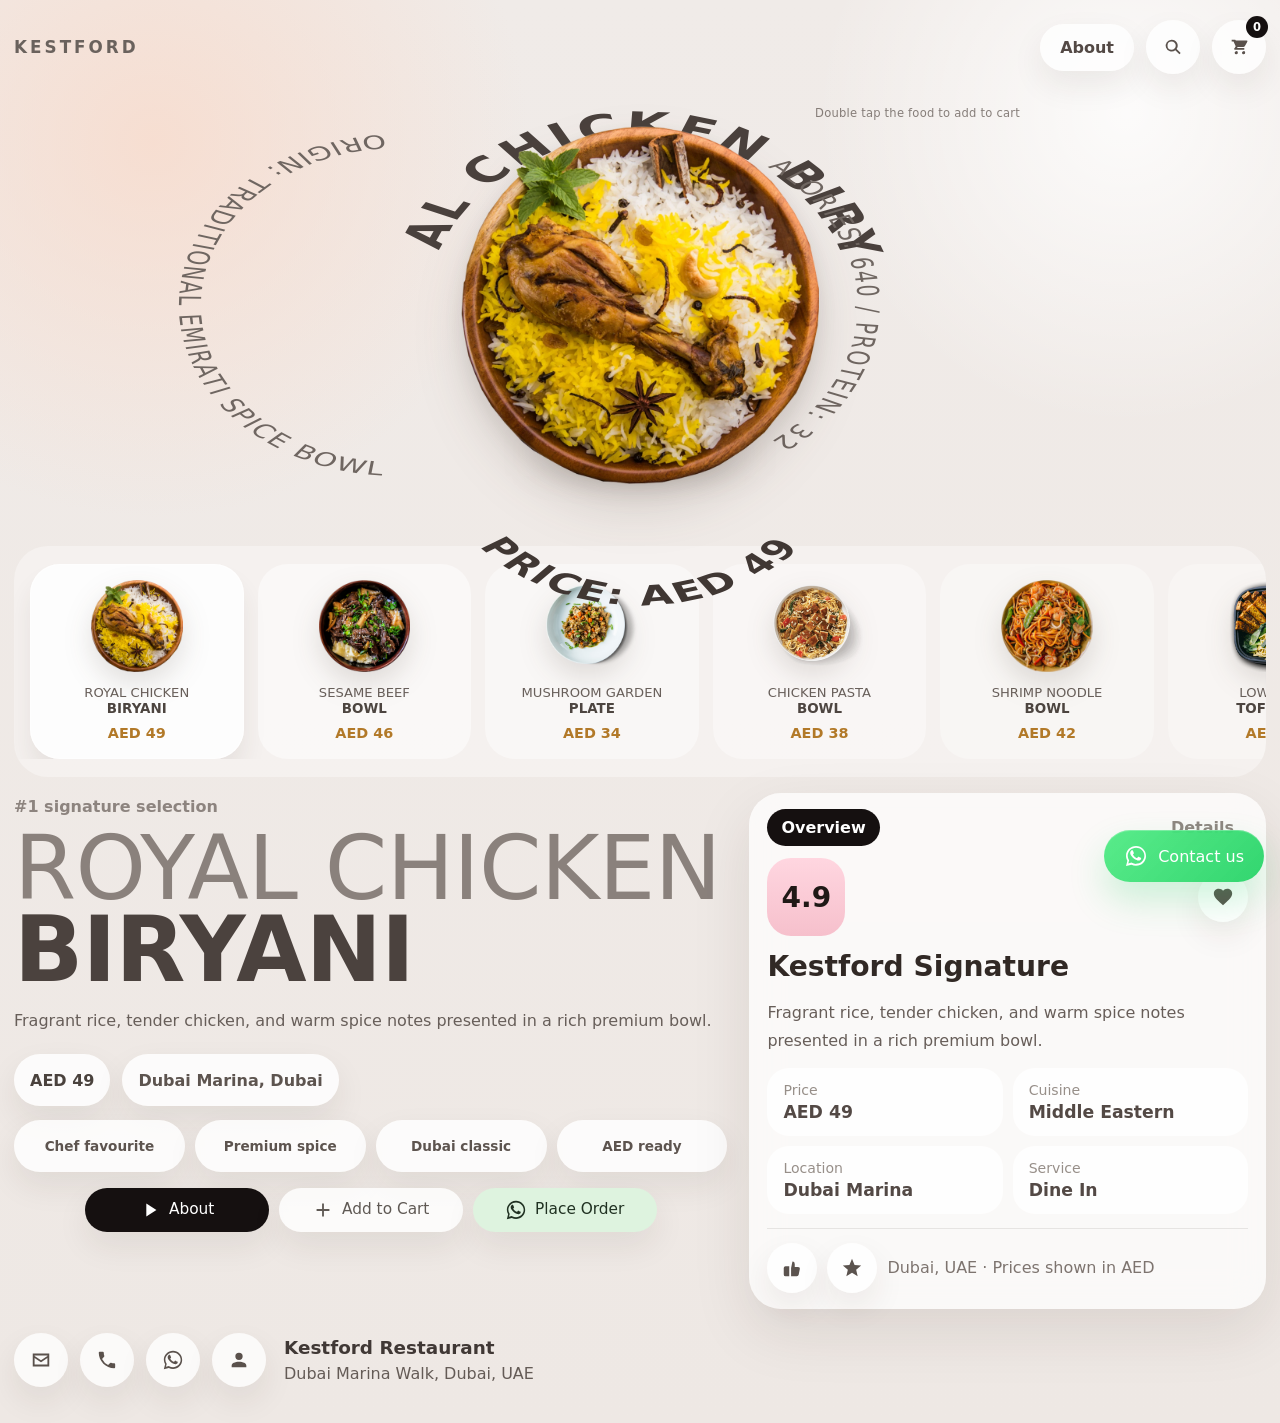
==== commit be9cca7f: "Add files via upload" ====
--- a/index.html
+++ b/index.html
@@ -32,10 +32,24 @@
         <section class="plate-section" aria-label="Featured dish area">
           <div class="plate-stage" id="plate-stage">
             <div class="plate-shadow"></div>
+            <div class="plate-orbit-info" aria-hidden="true">
+              <svg class="plate-orbit-svg" id="plate-orbit-svg" viewBox="0 0 100 100" preserveAspectRatio="none">
+                <defs>
+                  <path id="orbit-top-path"></path>
+                  <path id="orbit-right-path"></path>
+                  <path id="orbit-bottom-path"></path>
+                  <path id="orbit-left-path"></path>
+                </defs>
+                <text class="orbit-text orbit-top"><textPath id="orbit-top-text" href="#orbit-top-path" startOffset="50%" text-anchor="middle"></textPath></text>
+                <text class="orbit-text orbit-right"><textPath id="orbit-right-text" href="#orbit-right-path" startOffset="50%" text-anchor="middle"></textPath></text>
+                <text class="orbit-text orbit-bottom"><textPath id="orbit-bottom-text" href="#orbit-bottom-path" startOffset="50%" text-anchor="middle"></textPath></text>
+                <text class="orbit-text orbit-left"><textPath id="orbit-left-text" href="#orbit-left-path" startOffset="50%" text-anchor="middle"></textPath></text>
+              </svg>
+            </div>
             <div class="plate-layer current" id="plate-current"></div>
             <div class="plate-layer incoming" id="plate-incoming" aria-hidden="true"></div>
           </div>
-          <p class="plate-helper">Tap on the food to add to cart</p>
+          <p class="plate-helper">Double tap the food to add to cart</p>
         </section>
 
         <section class="menu-band" aria-label="Dish slider section">
--- a/styles.css
+++ b/styles.css
@@ -142,14 +142,14 @@
 
 .plate-section {
   position: relative;
-  min-height: 322px;
+  min-height: 448px;
   display: flex;
   justify-content: center;
   align-items: flex-start;
 }
 .plate-stage {
   position: relative;
-  width: min(100%, 520px);
+  width: min(100%, 720px);
   min-height: inherit;
   display: flex;
   align-items: flex-start;
@@ -161,54 +161,74 @@
 .plate-shadow {
   position: absolute;
   left: 50%;
-  bottom: 14px;
-  width: min(56vw, 280px);
-  height: 36px;
+  bottom: 54px;
+  width: min(50vw, 310px);
+  height: 46px;
   transform: translateX(-50%);
   border-radius: 999px;
-  background: radial-gradient(circle at center, rgba(62, 46, 35, 0.22) 0%, rgba(62, 46, 35, 0.1) 48%, rgba(62, 46, 35, 0) 74%);
-  filter: blur(9px);
+  background: radial-gradient(circle at center, rgba(58, 40, 30, 0.28) 0%, rgba(58, 40, 30, 0.14) 42%, rgba(58, 40, 30, 0.02) 70%, rgba(58, 40, 30, 0) 80%);
+  filter: blur(14px);
   z-index: 0;
 }
+.plate-orbit-info {
+  position: absolute;
+  inset: 0;
+  z-index: 1;
+  pointer-events: none;
+}
+.plate-orbit-svg {
+  width: 100%;
+  height: 100%;
+  overflow: visible;
+}
+.orbit-text {
+  fill: #4a413d;
+  letter-spacing: 0.05em;
+  text-transform: uppercase;
+  font-weight: 500;
+}
+.orbit-top { font-size: 7.8px; font-weight: 700; letter-spacing: 0.065em; }
+.orbit-right, .orbit-left { font-size: 4.2px; fill: #6f6661; letter-spacing: 0.08em; }
+.orbit-bottom { font-size: 6.1px; font-weight: 700; fill: #403733; letter-spacing: 0.06em; }
 .plate-layer {
   position: absolute;
-  top: 8px;
+  top: 44px;
   width: clamp(250px, 28vw, 360px);
   aspect-ratio: 1;
   display: flex;
   align-items: center;
   justify-content: center;
   transform-origin: 50% 50%;
-  z-index: 1;
+  z-index: 2;
 }
 .plate-layer img {
   width: 100%;
   height: 100%;
   object-fit: contain;
-  filter: drop-shadow(0 18px 18px rgba(63, 41, 25, 0.16)) drop-shadow(0 4px 6px rgba(0,0,0,0.08));
+  filter: drop-shadow(0 24px 24px rgba(65, 44, 29, 0.14)) drop-shadow(0 8px 10px rgba(0,0,0,0.08));
 }
 .plate-layer.incoming { opacity: 0; pointer-events: none; }
-.plate-layer.animate-in { animation: plateIn 820ms cubic-bezier(0.2, 0.84, 0.22, 1) forwards; }
-.plate-layer.animate-out { animation: plateOut 820ms cubic-bezier(0.36, 0.04, 0.18, 1) forwards; }
+.plate-layer.animate-in { animation: plateIn 900ms cubic-bezier(0.18, 0.84, 0.22, 1) forwards; }
+.plate-layer.animate-out { animation: plateOut 900ms cubic-bezier(0.36, 0.04, 0.18, 1) forwards; }
 .plate-helper {
   position: absolute;
-  right: max(6px, calc(50% - 350px));
-  top: 14px;
+  right: max(16px, calc(50% - 380px));
+  top: 24px;
   margin: 0;
-  font-size: 0.68rem;
+  font-size: 0.72rem;
   letter-spacing: 0.02em;
   color: rgba(92, 82, 76, 0.72);
 }
 
 @keyframes plateIn {
-  0% { opacity: 0; transform: translateY(-145%) rotate(18deg) scale(0.92); }
-  45% { opacity: 1; }
-  78% { transform: translateY(4%) rotate(-4deg) scale(0.985); }
+  0% { opacity: 0; transform: translateY(-150%) rotate(26deg) scale(0.88); }
+  42% { opacity: 1; }
+  75% { transform: translateY(4%) rotate(-7deg) scale(0.99); }
   100% { opacity: 1; transform: translateY(0) rotate(0deg) scale(1); }
 }
 @keyframes plateOut {
-  0% { opacity: 1; transform: translateX(0) rotate(0deg) scale(1); }
-  100% { opacity: 0; transform: translateX(-150%) rotate(-28deg) scale(0.95); }
+  0% { opacity: 1; transform: translateX(0) translateY(0) rotate(0deg) scale(1); }
+  100% { opacity: 0; transform: translateX(-148%) translateY(6%) rotate(-42deg) scale(0.92); }
 }
 
 .menu-band { position: relative; }
@@ -238,8 +258,8 @@
   transition: transform 220ms ease, background 220ms ease, opacity 220ms ease, box-shadow 220ms ease;
 }
 .menu-card.active {
-  background: rgba(255, 255, 255, 0.6);
-  box-shadow: inset 0 0 0 1px rgba(255,255,255,0.25), 0 18px 24px rgba(65, 50, 39, 0.06);
+  background: rgba(255, 255, 255, 0.86);
+  box-shadow: inset 0 0 0 1px rgba(255,255,255,0.4), 0 18px 24px rgba(65, 50, 39, 0.08);
 }
 .menu-card img {
   width: 92px;
@@ -608,11 +628,14 @@
   .top-actions { gap: 8px; }
   .chip-link { padding: 12px 16px; }
   .icon-btn, .footer-icon, .round-muted, .heart-btn, .modal-close { width: 48px; height: 48px; }
-  .plate-section { min-height: 290px; }
+  .plate-section { min-height: 392px; }
   .plate-stage { width: 100%; }
-  .plate-layer { width: min(72vw, 282px); top: 8px; }
-  .plate-shadow { width: min(58vw, 220px); bottom: 20px; }
-  .plate-helper { right: 14px; top: 8px; font-size: 0.62rem; max-width: 110px; text-align: right; }
+  .plate-layer { width: min(74vw, 292px); top: 58px; }
+  .plate-shadow { width: min(60vw, 220px); bottom: 68px; }
+  .orbit-top { font-size: 9.2px; }
+  .orbit-right, .orbit-left { font-size: 4.8px; }
+  .orbit-bottom { font-size: 7px; }
+  .plate-helper { right: 12px; top: 12px; font-size: 0.62rem; max-width: 118px; text-align: right; }
   .menu-shell { border-radius: 30px; padding: 14px 0; }
   .menu-track { grid-auto-columns: calc((100% - 4 * 10px) / 4.55); gap: 10px; padding: 0 12px; }
   .menu-card { padding: 12px 8px 14px; border-radius: 24px; }
@@ -635,8 +658,8 @@
 }
 @media (max-width: 420px) {
   .brand { font-size: 0.98rem; }
-  .plate-section { min-height: 282px; }
-  .plate-layer { width: min(71vw, 272px); }
+  .plate-section { min-height: 372px; }
+  .plate-layer { width: min(72vw, 278px); top: 62px; }
   .meta-row { gap: 10px; }
   .meta-pill { min-height: 46px; padding: 10px 14px; }
   .details-card h2 { font-size: 1.62rem; }
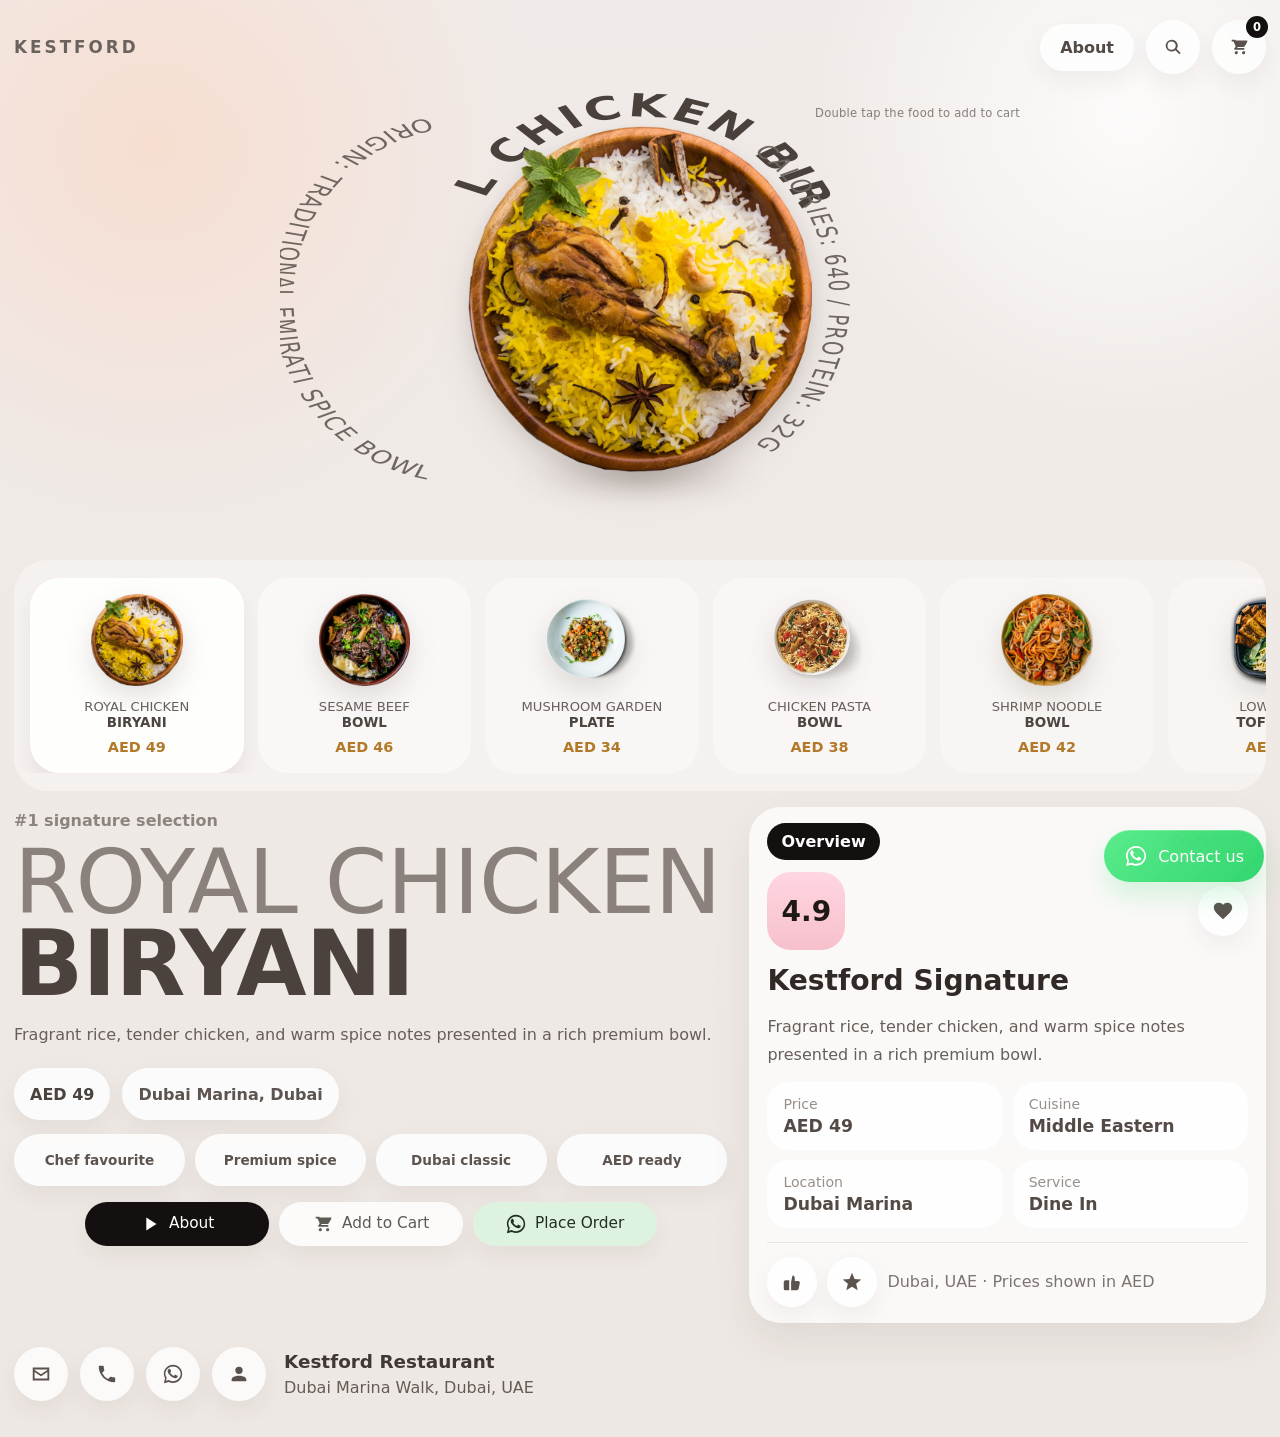
==== commit 3deb3def: "Add files via upload" ====
--- a/index.html
+++ b/index.html
@@ -80,7 +80,7 @@
                 About
               </a>
               <button class="middle-btn compact-btn" id="add-btn" type="button">
-                <svg viewBox="0 0 24 24" aria-hidden="true"><path d="M11 5h2v6h6v2h-6v6h-2v-6H5v-2h6z"/></svg>
+                <svg viewBox="0 0 24 24" aria-hidden="true"><path d="M7 4H4v2h2l2.4 5.2-1.05 1.88A1 1 0 0 0 8.22 15h9.56v-2H9.92l.55-.98h6.2a2 2 0 0 0 1.79-1.11L21.1 6.4A1 1 0 0 0 20.2 5H8.53l-.6-1H7Zm2 12.5A1.75 1.75 0 1 0 10.75 18 1.75 1.75 0 0 0 9 16.5Zm8 0A1.75 1.75 0 1 0 18.75 18 1.75 1.75 0 0 0 17 16.5Z"/></svg>
                 Add to Cart
               </button>
               <button class="secondary-btn compact-btn" id="order-btn" type="button">
--- a/styles.css
+++ b/styles.css
@@ -7,8 +7,8 @@
   --dark: #151010;
   --light-green: #def3df;
   --wa: #25d366;
-  --shadow-soft: 0 14px 32px rgba(52, 34, 24, 0.08);
-  --shadow-card: 0 22px 60px rgba(52, 34, 24, 0.1);
+  --shadow-soft: 0 10px 24px rgba(52, 34, 24, 0.06);
+  --shadow-card: 0 18px 42px rgba(52, 34, 24, 0.08);
   --radius-xl: 34px;
   --radius-lg: 28px;
   --radius-md: 22px;
@@ -23,7 +23,7 @@
   color: var(--text);
   font-family: Inter, ui-sans-serif, system-ui, -apple-system, BlinkMacSystemFont, "Segoe UI", sans-serif;
 }
-body { overflow-x: hidden; }
+body { overflow-x: hidden; overscroll-behavior-y: none; }
 a { color: inherit; text-decoration: none; }
 button, input { font: inherit; }
 button { border: 0; cursor: pointer; }
@@ -142,7 +142,7 @@
 
 .plate-section {
   position: relative;
-  min-height: 448px;
+  min-height: 462px;
   display: flex;
   justify-content: center;
   align-items: flex-start;
@@ -157,17 +157,18 @@
   touch-action: pan-y;
   user-select: none;
   overflow: visible;
+  contain: layout paint;
 }
 .plate-shadow {
   position: absolute;
   left: 50%;
   bottom: 54px;
-  width: min(50vw, 310px);
-  height: 46px;
+  width: min(46vw, 286px);
+  height: 34px;
   transform: translateX(-50%);
   border-radius: 999px;
-  background: radial-gradient(circle at center, rgba(58, 40, 30, 0.28) 0%, rgba(58, 40, 30, 0.14) 42%, rgba(58, 40, 30, 0.02) 70%, rgba(58, 40, 30, 0) 80%);
-  filter: blur(14px);
+  background: radial-gradient(circle at center, rgba(58, 40, 30, 0.22) 0%, rgba(58, 40, 30, 0.1) 38%, rgba(58, 40, 30, 0.02) 68%, rgba(58, 40, 30, 0) 82%);
+  filter: blur(10px);
   z-index: 0;
 }
 .plate-orbit-info {
@@ -180,20 +181,26 @@
   width: 100%;
   height: 100%;
   overflow: visible;
+  contain: layout paint;
 }
 .orbit-text {
   fill: #4a413d;
-  letter-spacing: 0.05em;
+  letter-spacing: 0.04em;
   text-transform: uppercase;
   font-weight: 500;
-}
-.orbit-top { font-size: 7.8px; font-weight: 700; letter-spacing: 0.065em; }
-.orbit-right, .orbit-left { font-size: 4.2px; fill: #6f6661; letter-spacing: 0.08em; }
-.orbit-bottom { font-size: 6.1px; font-weight: 700; fill: #403733; letter-spacing: 0.06em; }
+  text-rendering: geometricPrecision;
+}
+.orbit-top { font-size: 6.9px; font-weight: 700; letter-spacing: 0.055em; }
+.orbit-right, .orbit-left { font-size: 3.9px; fill: #6f6661; letter-spacing: 0.07em; }
+.orbit-bottom { font-size: 5.45px; font-weight: 700; fill: #403733; letter-spacing: 0.05em; }
+.plate-stage[data-shape="rect"] .orbit-top { font-size: 5.2px; letter-spacing: 0.04em; }
+.plate-stage[data-shape="rect"] .orbit-right,
+.plate-stage[data-shape="rect"] .orbit-left { font-size: 3.45px; }
+.plate-stage[data-shape="rect"] .orbit-bottom { font-size: 4.5px; }
 .plate-layer {
   position: absolute;
   top: 44px;
-  width: clamp(250px, 28vw, 360px);
+  width: clamp(250px, 27vw, 348px);
   aspect-ratio: 1;
   display: flex;
   align-items: center;
@@ -205,11 +212,11 @@
   width: 100%;
   height: 100%;
   object-fit: contain;
-  filter: drop-shadow(0 24px 24px rgba(65, 44, 29, 0.14)) drop-shadow(0 8px 10px rgba(0,0,0,0.08));
+  filter: drop-shadow(0 16px 18px rgba(65, 44, 29, 0.12)) drop-shadow(0 6px 8px rgba(0,0,0,0.07));
 }
 .plate-layer.incoming { opacity: 0; pointer-events: none; }
-.plate-layer.animate-in { animation: plateIn 900ms cubic-bezier(0.18, 0.84, 0.22, 1) forwards; }
-.plate-layer.animate-out { animation: plateOut 900ms cubic-bezier(0.36, 0.04, 0.18, 1) forwards; }
+.plate-layer.animate-in { animation: plateIn 620ms cubic-bezier(0.18, 0.84, 0.22, 1) forwards; will-change: transform, opacity; }
+.plate-layer.animate-out { animation: plateOut 620ms cubic-bezier(0.36, 0.04, 0.18, 1) forwards; will-change: transform, opacity; }
 .plate-helper {
   position: absolute;
   right: max(16px, calc(50% - 380px));
@@ -219,6 +226,7 @@
   letter-spacing: 0.02em;
   color: rgba(92, 82, 76, 0.72);
 }
+.plate-stage.show-add-hint .plate-helper { color: rgba(74, 65, 61, 0.96); }
 
 @keyframes plateIn {
   0% { opacity: 0; transform: translateY(-150%) rotate(26deg) scale(0.88); }
@@ -241,6 +249,8 @@
 .menu-track {
   display: grid;
   grid-auto-flow: column;
+  -webkit-overflow-scrolling: touch;
+  overscroll-behavior-x: contain;
   grid-auto-columns: calc((100% - 4 * 14px) / 5.45);
   gap: 14px;
   padding: 0 16px;
@@ -255,11 +265,11 @@
   padding: 16px 10px 18px;
   text-align: center;
   background: rgba(255, 255, 255, var(--box-alpha, 0.34));
-  transition: transform 220ms ease, background 220ms ease, opacity 220ms ease, box-shadow 220ms ease;
+  transition: transform 180ms ease, background 180ms ease, opacity 180ms ease, box-shadow 180ms ease;
 }
 .menu-card.active {
-  background: rgba(255, 255, 255, 0.86);
-  box-shadow: inset 0 0 0 1px rgba(255,255,255,0.4), 0 18px 24px rgba(65, 50, 39, 0.08);
+  background: rgba(255, 255, 255, 0.9);
+  box-shadow: inset 0 0 0 1px rgba(255,255,255,0.42), 0 12px 18px rgba(65, 50, 39, 0.07);
 }
 .menu-card img {
   width: 92px;
@@ -409,7 +419,7 @@
   padding: 16px 18px;
   border-radius: 32px;
   background: rgba(255,255,255,0.72);
-  backdrop-filter: blur(16px);
+  backdrop-filter: blur(10px);
   box-shadow: var(--shadow-card);
 }
 .details-head,
@@ -487,8 +497,8 @@
   border-radius: 999px;
   background: linear-gradient(135deg, rgba(67, 233, 123, 0.88) 0%, rgba(37, 211, 102, 0.94) 100%);
   color: #fff;
-  box-shadow: 0 18px 36px rgba(37, 211, 102, 0.22), inset 0 1px 0 rgba(255,255,255,0.26);
-  backdrop-filter: blur(14px) saturate(140%);
+  box-shadow: 0 14px 28px rgba(37, 211, 102, 0.18), inset 0 1px 0 rgba(255,255,255,0.22);
+  backdrop-filter: blur(10px) saturate(130%);
 }
 .floating-whatsapp svg { width: 24px; height: 24px; }
 
@@ -518,7 +528,7 @@
   padding: 18px;
   border-radius: 30px;
   background: linear-gradient(180deg, rgba(255,255,255,0.72) 0%, rgba(255,255,255,0.58) 100%);
-  backdrop-filter: blur(18px) saturate(130%);
+  backdrop-filter: blur(12px) saturate(122%);
   box-shadow: 0 24px 60px rgba(31, 20, 15, 0.2), inset 0 1px 0 rgba(255,255,255,0.45);
 }
 .order-modal.pop-in { animation: modalPop 320ms cubic-bezier(0.2,0.8,0.2,1); }
@@ -598,7 +608,7 @@
   position: fixed;
   z-index: 24;
   pointer-events: none;
-  transition: transform 760ms cubic-bezier(0.2, 0.82, 0.18, 1), opacity 760ms ease;
+  transition: transform 560ms cubic-bezier(0.2, 0.82, 0.18, 1), opacity 560ms ease;
   will-change: transform, opacity;
 }
 .fly-plate img { width: 100%; height: 100%; object-fit: contain; }
@@ -628,13 +638,17 @@
   .top-actions { gap: 8px; }
   .chip-link { padding: 12px 16px; }
   .icon-btn, .footer-icon, .round-muted, .heart-btn, .modal-close { width: 48px; height: 48px; }
-  .plate-section { min-height: 392px; }
+  .plate-section { min-height: 404px; }
   .plate-stage { width: 100%; }
-  .plate-layer { width: min(74vw, 292px); top: 58px; }
-  .plate-shadow { width: min(60vw, 220px); bottom: 68px; }
-  .orbit-top { font-size: 9.2px; }
-  .orbit-right, .orbit-left { font-size: 4.8px; }
-  .orbit-bottom { font-size: 7px; }
+  .plate-layer { width: min(74vw, 292px); top: 56px; }
+  .plate-shadow { width: min(58vw, 212px); bottom: 72px; }
+  .orbit-top { font-size: 8px; }
+  .orbit-right, .orbit-left { font-size: 4.2px; }
+  .orbit-bottom { font-size: 5.8px; }
+  .plate-stage[data-shape="rect"] .orbit-top { font-size: 6.1px; }
+  .plate-stage[data-shape="rect"] .orbit-right,
+  .plate-stage[data-shape="rect"] .orbit-left { font-size: 3.7px; }
+  .plate-stage[data-shape="rect"] .orbit-bottom { font-size: 4.9px; }
   .plate-helper { right: 12px; top: 12px; font-size: 0.62rem; max-width: 118px; text-align: right; }
   .menu-shell { border-radius: 30px; padding: 14px 0; }
   .menu-track { grid-auto-columns: calc((100% - 4 * 10px) / 4.55); gap: 10px; padding: 0 12px; }
@@ -658,8 +672,8 @@
 }
 @media (max-width: 420px) {
   .brand { font-size: 0.98rem; }
-  .plate-section { min-height: 372px; }
-  .plate-layer { width: min(72vw, 278px); top: 62px; }
+  .plate-section { min-height: 386px; }
+  .plate-layer { width: min(72vw, 278px); top: 58px; }
   .meta-row { gap: 10px; }
   .meta-pill { min-height: 46px; padding: 10px 14px; }
   .details-card h2 { font-size: 1.62rem; }
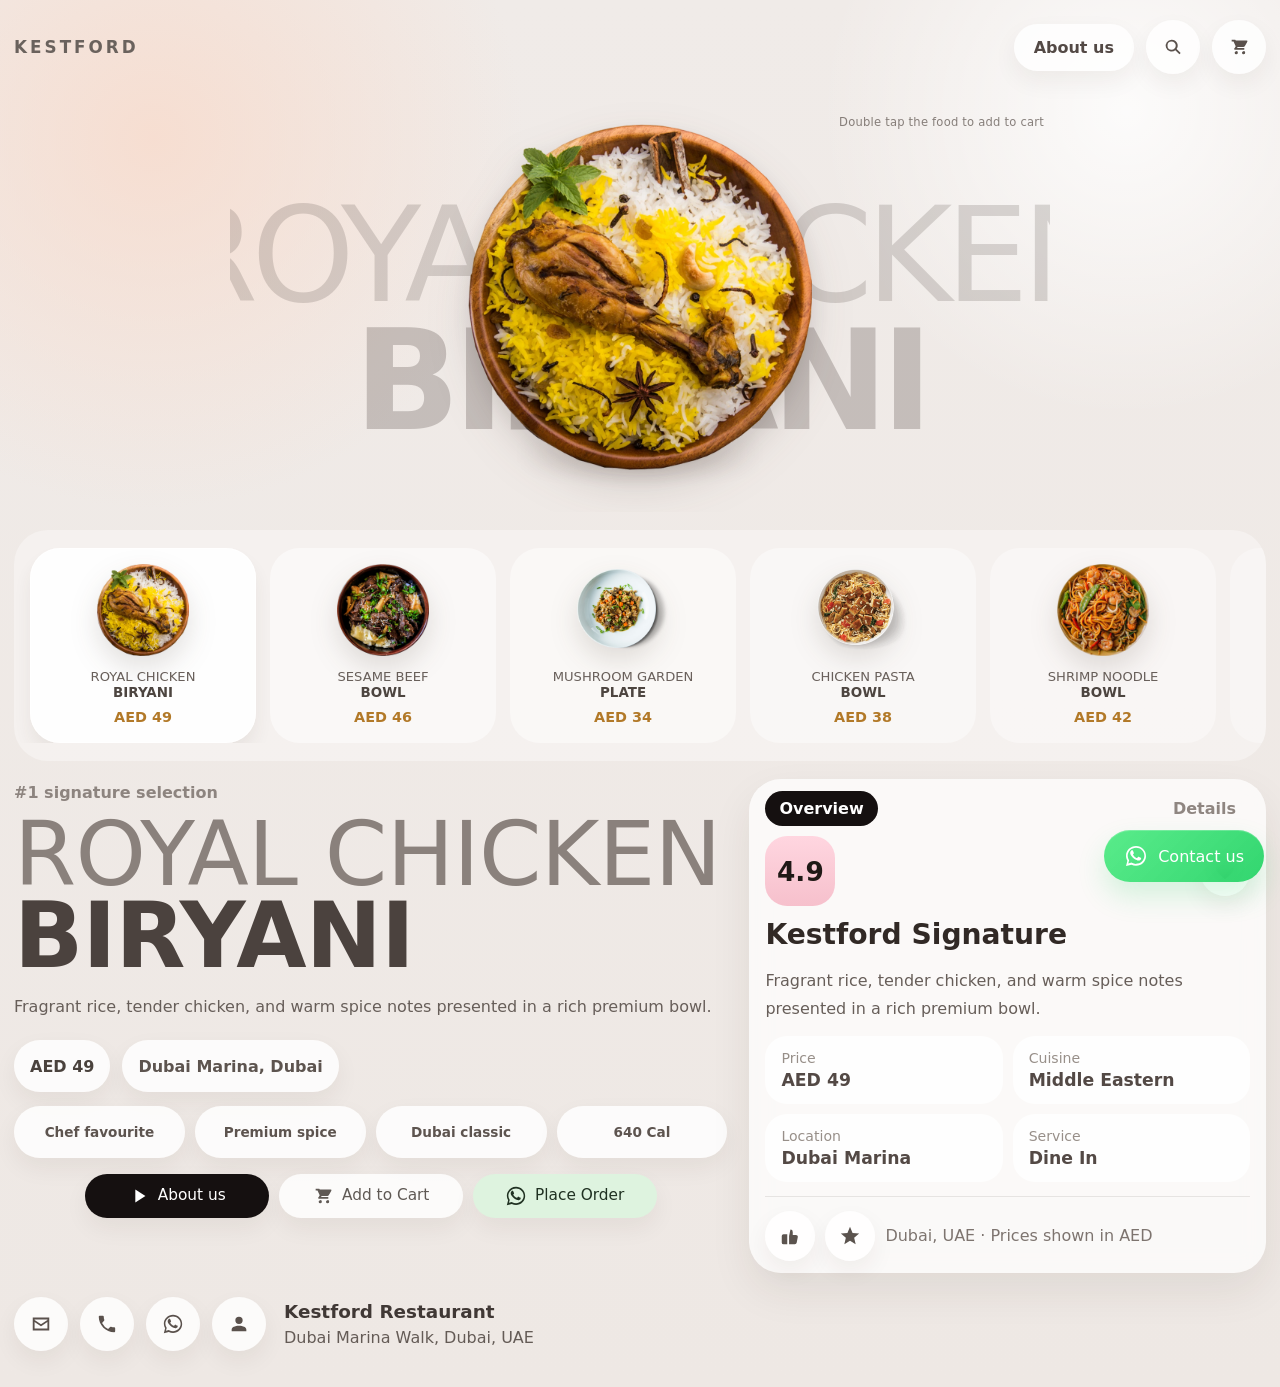
==== commit 556bdbf3: "Add files via upload" ====
--- a/index.html
+++ b/index.html
@@ -14,7 +14,7 @@
       <header class="topbar page-width">
         <a class="brand" href="./">KESTFORD</a>
         <nav class="top-actions" aria-label="Main navigation">
-          <a class="chip-link" href="about/">About</a>
+          <a class="chip-link" href="about/">About us</a>
           <button class="icon-btn" type="button" id="search-btn" aria-label="Search dishes">
             <svg viewBox="0 0 24 24" aria-hidden="true"><path d="M10.5 4a6.5 6.5 0 1 0 4.026 11.602l4.436 4.436 1.414-1.414-4.436-4.436A6.5 6.5 0 0 0 10.5 4Zm0 2a4.5 4.5 0 1 1 0 9 4.5 4.5 0 0 1 0-9Z"/></svg>
           </button>
@@ -31,21 +31,11 @@
       <main class="page-width main-stack">
         <section class="plate-section" aria-label="Featured dish area">
           <div class="plate-stage" id="plate-stage">
+            <div class="plate-name-backdrop" aria-hidden="true">
+              <div class="plate-name-line line-top" id="plate-name-top"></div>
+              <div class="plate-name-line line-bottom" id="plate-name-bottom"></div>
+            </div>
             <div class="plate-shadow"></div>
-            <div class="plate-orbit-info" aria-hidden="true">
-              <svg class="plate-orbit-svg" id="plate-orbit-svg" viewBox="0 0 100 100" preserveAspectRatio="none">
-                <defs>
-                  <path id="orbit-top-path"></path>
-                  <path id="orbit-right-path"></path>
-                  <path id="orbit-bottom-path"></path>
-                  <path id="orbit-left-path"></path>
-                </defs>
-                <text class="orbit-text orbit-top"><textPath id="orbit-top-text" href="#orbit-top-path" startOffset="50%" text-anchor="middle"></textPath></text>
-                <text class="orbit-text orbit-right"><textPath id="orbit-right-text" href="#orbit-right-path" startOffset="50%" text-anchor="middle"></textPath></text>
-                <text class="orbit-text orbit-bottom"><textPath id="orbit-bottom-text" href="#orbit-bottom-path" startOffset="50%" text-anchor="middle"></textPath></text>
-                <text class="orbit-text orbit-left"><textPath id="orbit-left-text" href="#orbit-left-path" startOffset="50%" text-anchor="middle"></textPath></text>
-              </svg>
-            </div>
             <div class="plate-layer current" id="plate-current"></div>
             <div class="plate-layer incoming" id="plate-incoming" aria-hidden="true"></div>
           </div>
@@ -77,7 +67,7 @@
             <div class="cta-row">
               <a class="primary-btn compact-btn" href="about/">
                 <svg viewBox="0 0 24 24" aria-hidden="true"><path d="M8 5v14l11-7z"/></svg>
-                About
+                About us
               </a>
               <button class="middle-btn compact-btn" id="add-btn" type="button">
                 <svg viewBox="0 0 24 24" aria-hidden="true"><path d="M7 4H4v2h2l2.4 5.2-1.05 1.88A1 1 0 0 0 8.22 15h9.56v-2H9.92l.55-.98h6.2a2 2 0 0 0 1.79-1.11L21.1 6.4A1 1 0 0 0 20.2 5H8.53l-.6-1H7Zm2 12.5A1.75 1.75 0 1 0 10.75 18 1.75 1.75 0 0 0 9 16.5Zm8 0A1.75 1.75 0 1 0 18.75 18 1.75 1.75 0 0 0 17 16.5Z"/></svg>
@@ -170,7 +160,7 @@
               <span>Quantity</span>
               <div class="qty-control">
                 <button id="qty-minus" type="button" aria-label="Decrease quantity">-</button>
-                <input id="order-qty" type="number" min="1" value="1" />
+                <input id="order-qty" type="number" min="1" value="1" readonly />
                 <button id="qty-plus" type="button" aria-label="Increase quantity">+</button>
               </div>
             </label>
@@ -190,7 +180,7 @@
 
           <div class="order-summary">
             <div>
-              <span>Cart total</span>
+              <span>Unit price</span>
               <strong id="summary-unit">AED 49</strong>
             </div>
             <div>
--- a/styles.css
+++ b/styles.css
@@ -1,7 +1,7 @@
 :root {
   --bg: #eee8e4;
   --panel: rgba(255, 255, 255, 0.54);
-  --panel-strong: rgba(255, 255, 255, 0.84);
+  --panel-strong: rgba(255, 255, 255, 0.86);
   --text: #534945;
   --text-soft: #8d847f;
   --dark: #151010;
@@ -69,9 +69,9 @@
   align-items: center;
   justify-content: center;
   border-radius: 999px;
-  background: rgba(255, 255, 255, 0.78);
+  background: rgba(255, 255, 255, 0.82);
   box-shadow: var(--shadow-soft);
-  transition: transform 220ms ease, box-shadow 220ms ease, opacity 220ms ease;
+  transition: transform 160ms ease, box-shadow 160ms ease, opacity 160ms ease;
 }
 .chip-link:hover,
 .icon-btn:hover,
@@ -102,19 +102,27 @@
   color: #5a514c;
 }
 .cart-header-btn { position: relative; overflow: visible; }
-.cart-icon-wrap { position: relative; display: grid; place-items: center; width: 100%; height: 100%; overflow: hidden; border-radius: inherit; }
+.cart-icon-wrap {
+  position: relative;
+  display: grid;
+  place-items: center;
+  width: 100%;
+  height: 100%;
+  overflow: hidden;
+  border-radius: inherit;
+}
 .cart-peek {
   position: absolute;
-  top: -12%;
+  top: -10%;
   left: 50%;
   transform: translateX(-50%);
-  width: 62%;
-  height: 40%;
+  width: 56%;
+  height: 34%;
   background-position: center top;
   background-repeat: no-repeat;
   background-size: contain;
   opacity: 0;
-  transition: opacity 240ms ease;
+  transition: opacity 200ms ease;
 }
 .cart-header-btn.has-items .cart-peek { opacity: 1; }
 .cart-badge {
@@ -132,74 +140,98 @@
   display: grid;
   place-items: center;
 }
+.cart-badge.is-empty { opacity: 0; transform: scale(0.8); }
 
 .main-stack {
   display: flex;
   flex-direction: column;
-  gap: 16px;
+  gap: 18px;
   margin-top: 8px;
 }
 
 .plate-section {
   position: relative;
-  min-height: 462px;
+  min-height: 430px;
   display: flex;
   justify-content: center;
   align-items: flex-start;
 }
 .plate-stage {
   position: relative;
-  width: min(100%, 720px);
+  width: min(100%, 820px);
   min-height: inherit;
   display: flex;
   align-items: flex-start;
   justify-content: center;
   touch-action: pan-y;
   user-select: none;
-  overflow: visible;
+  overflow: hidden;
   contain: layout paint;
+  border-radius: 28px;
+}
+.plate-name-backdrop {
+  position: absolute;
+  inset: 0;
+  display: grid;
+  align-content: center;
+  justify-items: center;
+  gap: 4px;
+  z-index: 0;
+  overflow: hidden;
+  pointer-events: none;
+  padding-top: 48px;
+}
+.plate-name-line {
+  width: 100%;
+  display: flex;
+  justify-content: center;
+  flex-wrap: nowrap;
+  gap: clamp(10px, 1.6vw, 18px);
+  line-height: 0.9;
+  text-transform: uppercase;
+  letter-spacing: -0.05em;
+  overflow: hidden;
+  white-space: nowrap;
+}
+.plate-name-line.line-top {
+  font-size: clamp(3.6rem, 11vw, 8.2rem);
+  font-weight: 300;
+  color: rgba(72, 63, 58, 0.19);
+}
+.plate-name-line.line-bottom {
+  font-size: clamp(3.7rem, 11.4vw, 8.7rem);
+  font-weight: 900;
+  color: rgba(72, 63, 58, 0.26);
+}
+.word-flip {
+  display: inline-flex;
+  perspective: 900px;
+}
+.word-flip > span {
+  display: inline-block;
+  transform-origin: center bottom;
+  animation: wordFlipIn 520ms cubic-bezier(0.2, 0.82, 0.2, 1) both;
+  animation-delay: var(--delay, 0ms);
+}
+@keyframes wordFlipIn {
+  0% { opacity: 0; transform: rotateX(-92deg) translateY(38px); }
+  100% { opacity: 1; transform: rotateX(0deg) translateY(0); }
 }
 .plate-shadow {
   position: absolute;
   left: 50%;
-  bottom: 54px;
-  width: min(46vw, 286px);
+  bottom: 42px;
+  width: min(46vw, 300px);
   height: 34px;
   transform: translateX(-50%);
   border-radius: 999px;
-  background: radial-gradient(circle at center, rgba(58, 40, 30, 0.22) 0%, rgba(58, 40, 30, 0.1) 38%, rgba(58, 40, 30, 0.02) 68%, rgba(58, 40, 30, 0) 82%);
+  background: radial-gradient(circle at center, rgba(58, 40, 30, 0.24) 0%, rgba(58, 40, 30, 0.12) 38%, rgba(58, 40, 30, 0.03) 68%, rgba(58, 40, 30, 0) 82%);
   filter: blur(10px);
-  z-index: 0;
-}
-.plate-orbit-info {
-  position: absolute;
-  inset: 0;
   z-index: 1;
-  pointer-events: none;
-}
-.plate-orbit-svg {
-  width: 100%;
-  height: 100%;
-  overflow: visible;
-  contain: layout paint;
-}
-.orbit-text {
-  fill: #4a413d;
-  letter-spacing: 0.04em;
-  text-transform: uppercase;
-  font-weight: 500;
-  text-rendering: geometricPrecision;
-}
-.orbit-top { font-size: 6.9px; font-weight: 700; letter-spacing: 0.055em; }
-.orbit-right, .orbit-left { font-size: 3.9px; fill: #6f6661; letter-spacing: 0.07em; }
-.orbit-bottom { font-size: 5.45px; font-weight: 700; fill: #403733; letter-spacing: 0.05em; }
-.plate-stage[data-shape="rect"] .orbit-top { font-size: 5.2px; letter-spacing: 0.04em; }
-.plate-stage[data-shape="rect"] .orbit-right,
-.plate-stage[data-shape="rect"] .orbit-left { font-size: 3.45px; }
-.plate-stage[data-shape="rect"] .orbit-bottom { font-size: 4.5px; }
+}
 .plate-layer {
   position: absolute;
-  top: 44px;
+  top: 42px;
   width: clamp(250px, 27vw, 348px);
   aspect-ratio: 1;
   display: flex;
@@ -212,31 +244,36 @@
   width: 100%;
   height: 100%;
   object-fit: contain;
-  filter: drop-shadow(0 16px 18px rgba(65, 44, 29, 0.12)) drop-shadow(0 6px 8px rgba(0,0,0,0.07));
+  filter: drop-shadow(0 18px 22px rgba(65, 44, 29, 0.12)) drop-shadow(0 8px 10px rgba(0,0,0,0.08));
 }
 .plate-layer.incoming { opacity: 0; pointer-events: none; }
-.plate-layer.animate-in { animation: plateIn 620ms cubic-bezier(0.18, 0.84, 0.22, 1) forwards; will-change: transform, opacity; }
-.plate-layer.animate-out { animation: plateOut 620ms cubic-bezier(0.36, 0.04, 0.18, 1) forwards; will-change: transform, opacity; }
+.plate-layer.animate-in { animation: plateIn 540ms cubic-bezier(0.18, 0.84, 0.22, 1) forwards; will-change: transform, opacity; }
+.plate-layer.animate-out.left { animation: plateOutLeft 540ms cubic-bezier(0.36, 0.04, 0.18, 1) forwards; will-change: transform, opacity; }
+.plate-layer.animate-out.right { animation: plateOutRight 540ms cubic-bezier(0.36, 0.04, 0.18, 1) forwards; will-change: transform, opacity; }
 .plate-helper {
   position: absolute;
-  right: max(16px, calc(50% - 380px));
-  top: 24px;
+  right: max(12px, calc(50% - 404px));
+  top: 34px;
   margin: 0;
   font-size: 0.72rem;
+  line-height: 1.2;
+  text-align: right;
   letter-spacing: 0.02em;
   color: rgba(92, 82, 76, 0.72);
 }
-.plate-stage.show-add-hint .plate-helper { color: rgba(74, 65, 61, 0.96); }
-
 @keyframes plateIn {
-  0% { opacity: 0; transform: translateY(-150%) rotate(26deg) scale(0.88); }
-  42% { opacity: 1; }
-  75% { transform: translateY(4%) rotate(-7deg) scale(0.99); }
+  0% { opacity: 0; transform: translateY(-132%) rotate(20deg) scale(0.9); }
+  45% { opacity: 1; }
+  72% { transform: translateY(3%) rotate(-6deg) scale(0.99); }
   100% { opacity: 1; transform: translateY(0) rotate(0deg) scale(1); }
 }
-@keyframes plateOut {
+@keyframes plateOutLeft {
   0% { opacity: 1; transform: translateX(0) translateY(0) rotate(0deg) scale(1); }
-  100% { opacity: 0; transform: translateX(-148%) translateY(6%) rotate(-42deg) scale(0.92); }
+  100% { opacity: 0; transform: translateX(-132%) translateY(4%) rotate(-28deg) scale(0.94); }
+}
+@keyframes plateOutRight {
+  0% { opacity: 1; transform: translateX(0) translateY(0) rotate(0deg) scale(1); }
+  100% { opacity: 0; transform: translateX(132%) translateY(4%) rotate(28deg) scale(0.94); }
 }
 
 .menu-band { position: relative; }
@@ -251,7 +288,7 @@
   grid-auto-flow: column;
   -webkit-overflow-scrolling: touch;
   overscroll-behavior-x: contain;
-  grid-auto-columns: calc((100% - 4 * 14px) / 5.45);
+  grid-auto-columns: calc((100% - 4 * 14px) / 5.15);
   gap: 14px;
   padding: 0 16px;
   overflow-x: auto;
@@ -265,10 +302,10 @@
   padding: 16px 10px 18px;
   text-align: center;
   background: rgba(255, 255, 255, var(--box-alpha, 0.34));
-  transition: transform 180ms ease, background 180ms ease, opacity 180ms ease, box-shadow 180ms ease;
+  transition: transform 160ms ease, background 160ms ease, opacity 160ms ease, box-shadow 160ms ease;
 }
 .menu-card.active {
-  background: rgba(255, 255, 255, 0.9);
+  background: rgba(255, 255, 255, 0.94);
   box-shadow: inset 0 0 0 1px rgba(255,255,255,0.42), 0 12px 18px rgba(65, 50, 39, 0.07);
 }
 .menu-card img {
@@ -285,21 +322,9 @@
   line-height: 1.06;
   font-style: normal;
 }
-.menu-card span {
-  color: #69605b;
-  font-size: 0.82rem;
-}
-.menu-card strong {
-  color: #4d4540;
-  font-size: 0.84rem;
-  margin-top: 2px;
-}
-.menu-card em {
-  color: #b27928;
-  font-weight: 800;
-  font-size: 0.9rem;
-  margin-top: 10px;
-}
+.menu-card span { color: #69605b; font-size: 0.82rem; }
+.menu-card strong { color: #4d4540; font-size: 0.84rem; margin-top: 2px; }
+.menu-card em { color: #b27928; font-weight: 800; font-size: 0.9rem; margin-top: 10px; }
 
 .content-layout {
   display: grid;
@@ -348,6 +373,12 @@
 .details-copy,
 .about-copy,
 .about-list li { margin: 16px 0 0; font-size: 1rem; line-height: 1.7; color: #675e59; }
+
+.fade-swap { animation: fadeSwap 280ms ease; }
+@keyframes fadeSwap {
+  0% { opacity: 0.72; }
+  100% { opacity: 1; }
+}
 .meta-row {
   display: flex;
   align-items: center;
@@ -416,7 +447,7 @@
 .middle-btn.success-flash { box-shadow: 0 0 0 3px rgba(164, 171, 176, 0.18), var(--shadow-soft); }
 
 .details-card {
-  padding: 16px 18px;
+  padding: 12px 16px;
   border-radius: 32px;
   background: rgba(255,255,255,0.72);
   backdrop-filter: blur(10px);
@@ -426,9 +457,9 @@
 .score-fav-row,
 .card-footer-row,
 .footer-icons { display: flex; align-items: center; }
-.details-head { justify-content: space-between; gap: 12px; margin-bottom: 12px; }
+.details-head { justify-content: space-between; gap: 12px; margin-bottom: 10px; }
 .tab {
-  padding: 9px 14px;
+  padding: 8px 14px;
   border-radius: 999px;
   background: transparent;
   color: #8f8681;
@@ -437,20 +468,20 @@
 .tab.active { background: var(--dark); color: #fff; }
 .score-fav-row { justify-content: space-between; gap: 14px; }
 .score-pill {
-  width: 78px;
-  height: 78px;
-  border-radius: 24px;
+  width: 70px;
+  height: 70px;
+  border-radius: 22px;
   display: flex;
   align-items: center;
   justify-content: center;
   background: linear-gradient(180deg, #ffd6e0 0%, #f6c0cc 100%);
   color: #1f1916;
-  font-size: 1.75rem;
+  font-size: 1.65rem;
   font-weight: 900;
 }
 .details-card h2,
 .about-title,
-.about-subtitle { margin: 14px 0 0; font-size: clamp(1.7rem, 2.2vw, 2.1rem); color: #312925; }
+.about-subtitle { margin: 12px 0 0; font-size: clamp(1.7rem, 2.2vw, 2.1rem); color: #312925; }
 .details-grid,
 .about-grid {
   display: grid;
@@ -511,7 +542,7 @@
   padding: 16px;
   opacity: 0;
   pointer-events: none;
-  transition: opacity 220ms ease;
+  transition: opacity 180ms ease;
 }
 .modal-shell.open { opacity: 1; pointer-events: auto; }
 .modal-backdrop {
@@ -523,15 +554,15 @@
 .order-modal {
   position: relative;
   width: min(92vw, 700px);
-  max-height: min(78vh, 620px);
+  max-height: min(72vh, 560px);
   overflow: auto;
-  padding: 18px;
+  padding: 16px;
   border-radius: 30px;
   background: linear-gradient(180deg, rgba(255,255,255,0.72) 0%, rgba(255,255,255,0.58) 100%);
   backdrop-filter: blur(12px) saturate(122%);
   box-shadow: 0 24px 60px rgba(31, 20, 15, 0.2), inset 0 1px 0 rgba(255,255,255,0.45);
 }
-.order-modal.pop-in { animation: modalPop 320ms cubic-bezier(0.2,0.8,0.2,1); }
+.order-modal.pop-in { animation: modalPop 280ms cubic-bezier(0.2,0.8,0.2,1); }
 @keyframes modalPop {
   0% { transform: translateY(18px) scale(0.96); opacity: 0; }
   100% { transform: translateY(0) scale(1); opacity: 1; }
@@ -546,21 +577,41 @@
 .modal-intro { margin: 8px 0 0; color: #6f6660; }
 .order-cart-list {
   display: flex;
-  flex-wrap: wrap;
+  flex-direction: column;
   gap: 8px;
   margin-top: 14px;
 }
 .order-cart-chip {
+  display: flex;
+  align-items: center;
+  gap: 10px;
+  padding: 10px 12px;
+  border-radius: 20px;
+  background: rgba(255,255,255,0.58);
+  box-shadow: var(--shadow-soft);
+  border: 1px solid rgba(92, 84, 78, 0.06);
+  transition: background 140ms ease, box-shadow 140ms ease, border-color 140ms ease;
+}
+.order-cart-chip.active {
+  background: rgba(255,255,255,0.84);
+  border-color: rgba(92, 84, 78, 0.12);
+  box-shadow: inset 0 0 0 1px rgba(255,255,255,0.26), 0 10px 22px rgba(52,34,24,0.08);
+}
+.order-cart-chip img { width: 28px; height: 28px; object-fit: contain; flex: none; }
+.order-cart-chip .chip-label { flex: 1; min-width: 0; white-space: nowrap; overflow: hidden; text-overflow: ellipsis; }
+.order-cart-chip .chip-remove {
+  width: 28px;
+  height: 28px;
+  border-radius: 999px;
+  background: rgba(245, 241, 239, 0.96);
+  color: #605753;
   display: inline-flex;
   align-items: center;
-  gap: 8px;
-  padding: 8px 12px;
-  border-radius: 999px;
-  background: rgba(255,255,255,0.6);
-  box-shadow: var(--shadow-soft);
-}
-.order-cart-chip img { width: 28px; height: 28px; object-fit: contain; }
-.order-cart-chip.drop-in { animation: chipDrop 320ms cubic-bezier(0.2,0.8,0.2,1) both; }
+  justify-content: center;
+  flex: none;
+}
+.order-cart-chip .chip-remove svg { width: 14px; height: 14px; }
+.order-cart-chip.drop-in { animation: chipDrop 280ms cubic-bezier(0.2,0.8,0.2,1) both; }
 @keyframes chipDrop {
   0% { opacity: 0; transform: translateY(-14px) scale(0.96); }
   100% { opacity: 1; transform: translateY(0) scale(1); }
@@ -608,7 +659,7 @@
   position: fixed;
   z-index: 24;
   pointer-events: none;
-  transition: transform 560ms cubic-bezier(0.2, 0.82, 0.18, 1), opacity 560ms ease;
+  transition: transform 420ms cubic-bezier(0.2, 0.82, 0.18, 1), opacity 420ms ease;
   will-change: transform, opacity;
 }
 .fly-plate img { width: 100%; height: 100%; object-fit: contain; }
@@ -618,69 +669,175 @@
 .about-hero-card { padding: 26px; border-radius: 32px; background: rgba(255,255,255,0.72); box-shadow: var(--shadow-card); }
 .about-list { margin: 14px 0 0; padding-left: 22px; }
 .about-list li + li { margin-top: 8px; }
-.about-cta-row { justify-content: flex-start; }
-.about-footer { margin-top: 4px; }
-
-.fade-swap { animation: textSwap 260ms ease; }
-@keyframes textSwap { from { opacity: 0.45; transform: translateY(8px); } to { opacity: 1; transform: translateY(0); } }
-
-@media (max-width: 1100px) {
-  .page-width { width: min(100% - 22px, 1260px); }
-  .menu-track { grid-auto-columns: calc((100% - 4 * 12px) / 5.2); }
-}
-@media (max-width: 860px) {
-  .content-layout { grid-template-columns: 1fr; }
-  .details-card { max-width: 720px; }
-}
-@media (max-width: 760px) {
-  .page-shell { padding-top: 14px; }
-  .page-width { width: min(100% - 18px, 1260px); }
+.about-cta-row {
+  justify-content: flex-start;
+  flex-wrap: wrap;
+}
+.about-fit-btn {
+  width: auto;
+  flex: 0 1 auto;
+  max-width: none;
+  padding-inline: 22px;
+}
+.about-shell .chip-link.active { background: var(--dark); color: #fff; }
+
+@media (max-width: 1024px) {
+  .content-layout {
+    grid-template-columns: 1fr;
+  }
+  .details-card {
+    max-width: 760px;
+  }
+}
+
+@media (max-width: 720px) {
+  .page-shell { padding: 16px 0 28px; }
+  .page-width { width: min(100% - 16px, 100%); }
+  .topbar {
+    align-items: flex-start;
+  }
+  .top-actions {
+    gap: 10px;
+  }
+  .chip-link { padding: 12px 18px; }
+  .icon-btn,
+  .footer-icon,
+  .round-muted,
+  .heart-btn,
+  .modal-close { width: 50px; height: 50px; }
+  .plate-section { min-height: 350px; }
+  .plate-stage { min-height: 340px; }
+  .plate-name-backdrop { padding-top: 72px; }
+  .plate-name-line.line-top { font-size: clamp(4rem, 18vw, 7rem); }
+  .plate-name-line.line-bottom { font-size: clamp(4.3rem, 19vw, 7.4rem); }
+  .plate-layer {
+    top: 68px;
+    width: min(76vw, 340px);
+  }
+  .plate-shadow {
+    bottom: 26px;
+    width: min(56vw, 250px);
+  }
+  .plate-helper {
+    top: 22px;
+    right: 10px;
+    max-width: 150px;
+    font-size: 0.68rem;
+  }
+  .menu-shell { padding: 14px 0; }
+  .menu-track {
+    grid-auto-columns: calc((100% - 3 * 12px) / 4.5);
+    gap: 12px;
+    padding: 0 12px;
+  }
+  .menu-card {
+    border-radius: 26px;
+    padding: 14px 8px 16px;
+  }
+  .menu-card img {
+    width: 72px;
+    height: 72px;
+    margin-bottom: 10px;
+  }
+  .menu-card span { font-size: 0.66rem; }
+  .menu-card strong { font-size: 0.8rem; }
+  .menu-card em { font-size: 0.8rem; }
+  .eyebrow { font-size: 0.92rem; margin-bottom: 10px; }
+  .dish-title span { font-size: clamp(2.7rem, 15vw, 4.6rem); }
+  .dish-title strong { font-size: clamp(2.8rem, 15.4vw, 4.9rem); }
+  .hero-description, .details-copy, .about-copy, .about-list li {
+    font-size: 0.98rem;
+    line-height: 1.58;
+  }
+  .meta-row { gap: 10px; margin-top: 18px; }
+  .meta-pill, .tag-pill { min-height: 46px; }
+  .tag-row {
+    grid-template-columns: repeat(4, minmax(0, 1fr));
+    gap: 8px;
+  }
+  .tag-pill {
+    font-size: 0.72rem;
+    padding: 10px 8px;
+  }
+  .cta-row {
+    justify-content: center;
+    gap: 8px;
+  }
+  .compact-btn {
+    max-width: none;
+    font-size: 0.84rem;
+    padding: 10px 12px;
+    min-width: 0;
+  }
+  .compact-btn svg { width: 18px; height: 18px; }
+  .details-card {
+    padding: 12px 14px;
+    transform: scale(0.75);
+    transform-origin: top center;
+    width: 133.333%;
+    margin-left: -16.666%;
+    margin-bottom: -20%;
+  }
+  .score-pill {
+    width: 64px;
+    height: 64px;
+    font-size: 1.45rem;
+  }
+  .details-grid, .about-grid {
+    grid-template-columns: 1fr;
+  }
+  .contact-footer {
+    align-items: flex-start;
+  }
+  .floating-whatsapp {
+    right: 12px;
+    bottom: 16px;
+    padding: 12px 18px;
+  }
+  .order-modal {
+    width: min(92vw, 680px);
+    max-height: min(70vh, 560px);
+    padding: 14px;
+  }
+  .form-grid {
+    grid-template-columns: 1fr;
+  }
+  .qty-control { grid-template-columns: 50px 1fr 50px; }
+  .order-summary { padding: 12px 14px; }
+}
+
+@media (max-width: 520px) {
+  .brand { font-size: 0.95rem; }
   .top-actions { gap: 8px; }
-  .chip-link { padding: 12px 16px; }
-  .icon-btn, .footer-icon, .round-muted, .heart-btn, .modal-close { width: 48px; height: 48px; }
-  .plate-section { min-height: 404px; }
-  .plate-stage { width: 100%; }
-  .plate-layer { width: min(74vw, 292px); top: 56px; }
-  .plate-shadow { width: min(58vw, 212px); bottom: 72px; }
-  .orbit-top { font-size: 8px; }
-  .orbit-right, .orbit-left { font-size: 4.2px; }
-  .orbit-bottom { font-size: 5.8px; }
-  .plate-stage[data-shape="rect"] .orbit-top { font-size: 6.1px; }
-  .plate-stage[data-shape="rect"] .orbit-right,
-  .plate-stage[data-shape="rect"] .orbit-left { font-size: 3.7px; }
-  .plate-stage[data-shape="rect"] .orbit-bottom { font-size: 4.9px; }
-  .plate-helper { right: 12px; top: 12px; font-size: 0.62rem; max-width: 118px; text-align: right; }
-  .menu-shell { border-radius: 30px; padding: 14px 0; }
-  .menu-track { grid-auto-columns: calc((100% - 4 * 10px) / 4.55); gap: 10px; padding: 0 12px; }
-  .menu-card { padding: 12px 8px 14px; border-radius: 24px; }
-  .menu-card img { width: 72px; height: 72px; margin-bottom: 12px; }
-  .menu-card span { font-size: 0.7rem; }
-  .menu-card strong { font-size: 0.78rem; }
-  .menu-card em { font-size: 0.78rem; margin-top: 8px; }
-  .dish-title span { font-size: clamp(2.95rem, 13vw, 4.1rem); }
-  .dish-title strong { font-size: clamp(3rem, 13.5vw, 4.3rem); }
-  .tag-row { gap: 8px; }
-  .tag-pill { font-size: 0.72rem; min-height: 42px; padding: 8px 10px; }
-  .compact-btn { max-width: none; padding: 10px 10px; font-size: 0.84rem; }
-  .cta-row { gap: 8px; }
-  .details-card { padding: 16px; }
-  .score-pill { width: 72px; height: 72px; font-size: 1.55rem; }
-  .details-grid, .about-grid, .form-grid { grid-template-columns: 1fr; }
-  .order-modal { width: min(90vw, 420px); padding: 16px; max-height: min(76vh, 580px); }
-  .contact-footer { padding-bottom: 94px; }
-  .floating-whatsapp { right: 12px; bottom: 12px; padding: 13px 16px; }
-}
-@media (max-width: 420px) {
-  .brand { font-size: 0.98rem; }
-  .plate-section { min-height: 386px; }
-  .plate-layer { width: min(72vw, 278px); top: 58px; }
-  .meta-row { gap: 10px; }
-  .meta-pill { min-height: 46px; padding: 10px 14px; }
-  .details-card h2 { font-size: 1.62rem; }
-  .details-copy, .hero-description { font-size: 0.95rem; }
-  .compact-btn { font-size: 0.78rem; padding: 9px 8px; }
-  .compact-btn svg { width: 18px; height: 18px; }
+  .chip-link { padding: 11px 16px; }
+  .plate-section { min-height: 320px; }
+  .plate-stage { min-height: 312px; }
+  .plate-name-backdrop { padding-top: 78px; }
+  .plate-name-line { justify-content: flex-start; padding-left: 6px; }
+  .plate-name-line.line-top { font-size: clamp(3.8rem, 20vw, 5.6rem); }
+  .plate-name-line.line-bottom { font-size: clamp(4rem, 21vw, 5.9rem); }
+  .plate-layer {
+    top: 74px;
+    width: min(78vw, 320px);
+  }
+  .plate-helper {
+    top: 20px;
+    right: 8px;
+    max-width: 140px;
+  }
+  .menu-track { grid-auto-columns: calc((100% - 3 * 10px) / 4.5); gap: 10px; padding: 0 10px; }
+  .menu-card { padding: 12px 6px 14px; }
+  .menu-card img { width: 60px; height: 60px; }
+  .menu-card span { font-size: 0.62rem; }
+  .menu-card strong { font-size: 0.7rem; }
+  .menu-card em { font-size: 0.74rem; }
+  .tag-row { grid-template-columns: repeat(4, minmax(0, 1fr)); }
+  .tag-pill { font-size: 0.66rem; padding-inline: 6px; }
+  .compact-btn { font-size: 0.78rem; padding: 10px 10px; }
+  .compact-btn span { overflow: hidden; text-overflow: ellipsis; }
+  .cta-row { gap: 6px; }
   .footer-icons { gap: 10px; }
-  .footer-icon { width: 46px; height: 46px; }
-  .floating-whatsapp span { font-size: 0.92rem; }
-}
+  .footer-icon { width: 48px; height: 48px; }
+  .floating-whatsapp { font-size: 0.95rem; }
+  .order-modal { max-height: min(68vh, 520px); }
+}
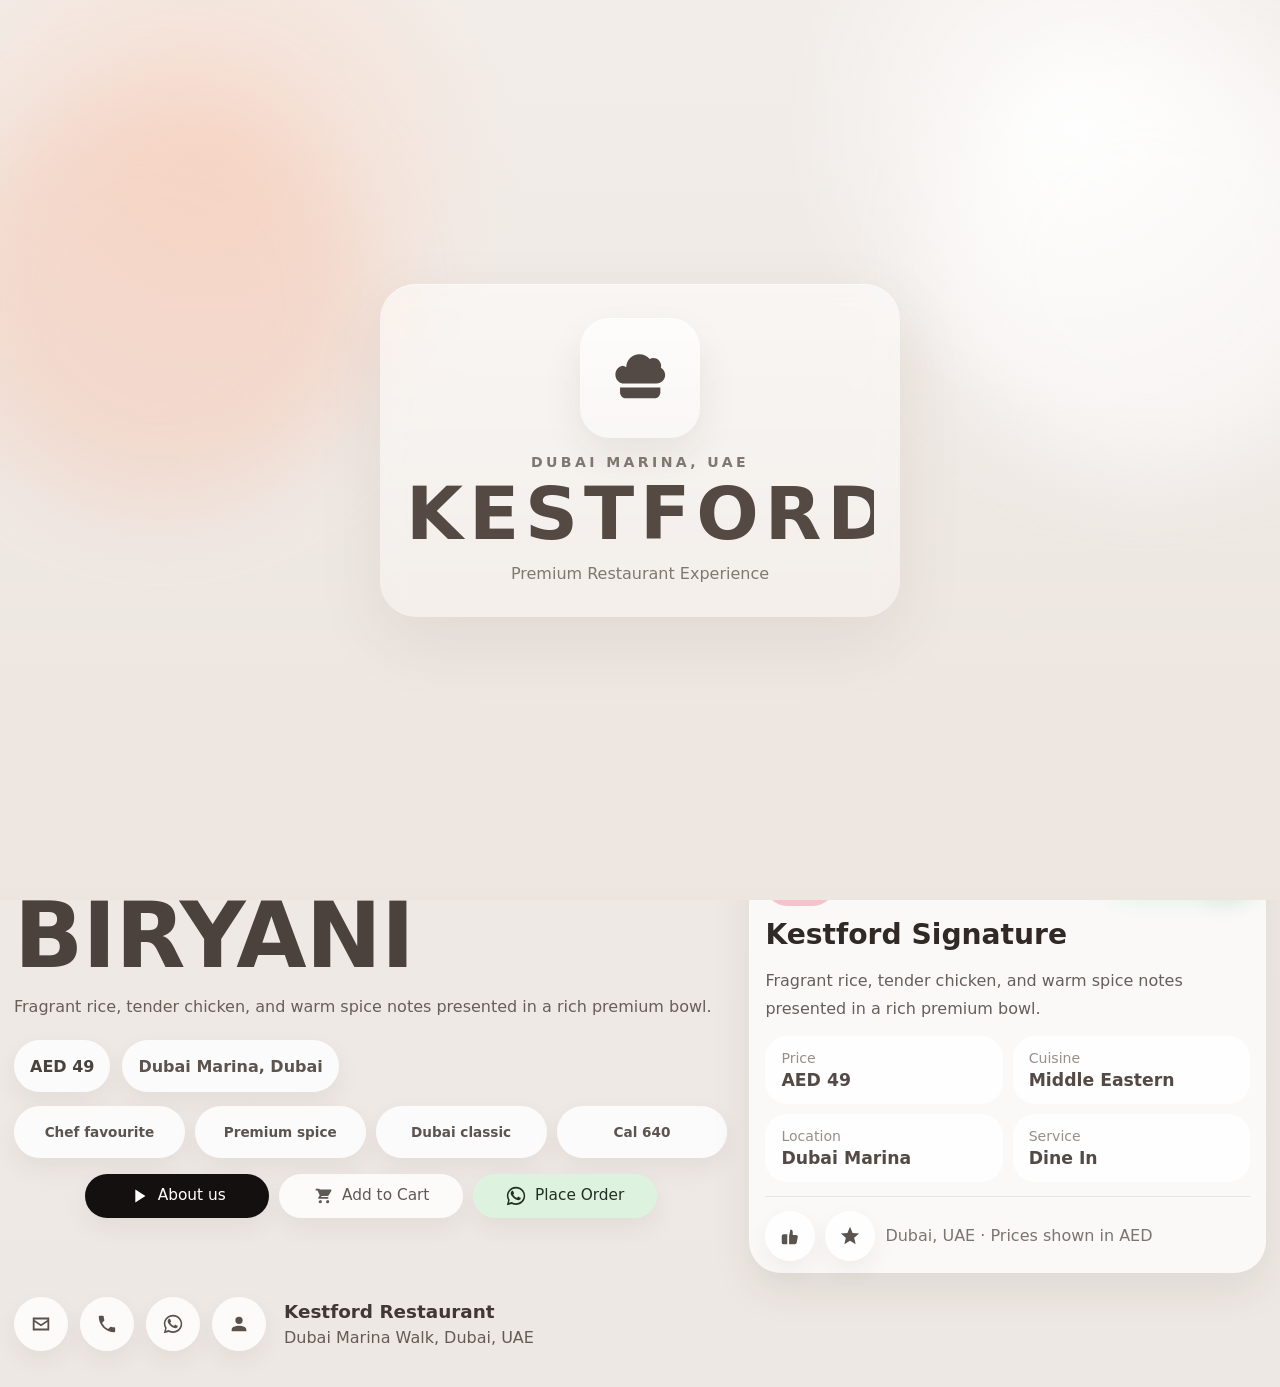
==== commit 887bcc7e: "Add files via upload" ====
--- a/index.html
+++ b/index.html
@@ -10,6 +10,23 @@
     <link rel="stylesheet" href="styles.css" />
   </head>
   <body>
+    <div class="splash-screen" id="splash-screen" aria-hidden="true">
+      <div class="splash-screen__glow splash-screen__glow--left"></div>
+      <div class="splash-screen__glow splash-screen__glow--right"></div>
+      <div class="splash-card">
+        <div class="splash-emblem" aria-hidden="true">
+          <svg viewBox="0 0 96 96" role="presentation">
+            <path d="M30 74h36c4.4 0 8-3.6 8-8v-6H22v6c0 4.4 3.6 8 8 8Z"/>
+            <path d="M30 34c0-9.4 7.6-17 17-17 5.3 0 10.1 2.4 13.3 6.3 1.4-.8 3-1.3 4.7-1.3 5.5 0 10 4.5 10 10 0 .8-.1 1.7-.3 2.4 3.3 1.9 5.5 5.4 5.5 9.5 0 6.1-4.9 11-11 11H27.5c-6.4 0-11.5-5.1-11.5-11.5 0-5.6 4-10.3 9.2-11.3A14.8 14.8 0 0 1 30 34Z"/>
+            <path d="M48 31v15" fill="none" stroke="currentColor" stroke-linecap="round" stroke-width="4"/>
+            <path d="M39 38h18" fill="none" stroke="currentColor" stroke-linecap="round" stroke-width="4"/>
+          </svg>
+        </div>
+        <p class="splash-kicker">Dubai Marina, UAE</p>
+        <h1 class="splash-title">KESTFORD</h1>
+        <p class="splash-subtitle">Premium Restaurant Experience</p>
+      </div>
+    </div>
     <div class="page-shell">
       <header class="topbar page-width">
         <a class="brand" href="./">KESTFORD</a>
--- a/styles.css
+++ b/styles.css
@@ -30,6 +30,113 @@
 img { display: block; max-width: 100%; }
 svg { width: 22px; height: 22px; fill: currentColor; }
 
+body.splash-open { overflow: hidden; }
+
+.splash-screen {
+  position: fixed;
+  inset: 0;
+  z-index: 60;
+  display: grid;
+  place-items: center;
+  padding: 24px;
+  background:
+    radial-gradient(circle at 16% 18%, rgba(248, 219, 204, 0.88), transparent 24%),
+    radial-gradient(circle at 84% 14%, rgba(255, 255, 255, 0.9), transparent 22%),
+    linear-gradient(180deg, #f2ede9 0%, #ece5e0 100%);
+  opacity: 1;
+  visibility: visible;
+  transition: opacity 420ms ease, visibility 420ms ease;
+  overflow: hidden;
+}
+.splash-screen.is-hidden {
+  opacity: 0;
+  visibility: hidden;
+}
+.splash-screen__glow {
+  position: absolute;
+  width: min(46vw, 420px);
+  aspect-ratio: 1;
+  border-radius: 50%;
+  filter: blur(42px);
+  opacity: 0.58;
+  pointer-events: none;
+}
+.splash-screen__glow--left {
+  left: -4%;
+  top: 10%;
+  background: rgba(244, 206, 188, 0.9);
+}
+.splash-screen__glow--right {
+  right: -6%;
+  top: 6%;
+  background: rgba(255, 255, 255, 0.95);
+}
+.splash-card {
+  position: relative;
+  width: min(100%, 520px);
+  text-align: center;
+  padding: 34px 26px 30px;
+  border-radius: 36px;
+  background: linear-gradient(180deg, rgba(255,255,255,0.54) 0%, rgba(255,255,255,0.3) 100%);
+  box-shadow: 0 24px 70px rgba(61, 41, 30, 0.08), inset 0 1px 0 rgba(255,255,255,0.5);
+  backdrop-filter: blur(12px) saturate(118%);
+  animation: splashRise 820ms cubic-bezier(0.2, 0.82, 0.2, 1) both;
+}
+.splash-emblem {
+  width: clamp(88px, 14vw, 120px);
+  height: clamp(88px, 14vw, 120px);
+  margin: 0 auto 16px;
+  border-radius: 30px;
+  display: grid;
+  place-items: center;
+  color: #534945;
+  background: linear-gradient(180deg, rgba(255,255,255,0.7) 0%, rgba(255,255,255,0.38) 100%);
+  box-shadow: 0 18px 38px rgba(52, 34, 24, 0.08), inset 0 1px 0 rgba(255,255,255,0.62);
+}
+.splash-emblem svg {
+  width: 62%;
+  height: 62%;
+  fill: currentColor;
+}
+.splash-kicker {
+  margin: 0 0 10px;
+  color: rgba(95, 84, 78, 0.78);
+  font-size: 0.88rem;
+  font-weight: 700;
+  letter-spacing: 0.24em;
+  text-transform: uppercase;
+}
+.splash-title {
+  margin: 0;
+  font-size: clamp(2.5rem, 9vw, 4.6rem);
+  font-weight: 900;
+  line-height: 0.92;
+  letter-spacing: 0.08em;
+  color: transparent;
+  background-image: linear-gradient(90deg, rgba(84, 73, 67, 1) 0%, rgba(84, 73, 67, 1) 38%, rgba(255,255,255,0.96) 52%, rgba(84, 73, 67, 1) 66%, rgba(84, 73, 67, 1) 100%);
+  background-size: 240% 100%;
+  background-position: 140% 0;
+  -webkit-background-clip: text;
+  background-clip: text;
+  -webkit-text-fill-color: transparent;
+  animation: splashTitleSweep 5s linear infinite;
+}
+.splash-subtitle {
+  margin: 14px 0 0;
+  color: rgba(95, 84, 78, 0.78);
+  font-size: 1rem;
+  line-height: 1.55;
+}
+@keyframes splashRise {
+  0% { opacity: 0; transform: translateY(28px) scale(0.96); }
+  100% { opacity: 1; transform: translateY(0) scale(1); }
+}
+@keyframes splashTitleSweep {
+  0%, 18% { background-position: 140% 0; }
+  42% { background-position: -30% 0; }
+  100% { background-position: -30% 0; }
+}
+
 .page-shell {
   min-height: 100vh;
   padding: 20px 0 36px;
@@ -52,7 +159,19 @@
   font-size: 1.05rem;
   font-weight: 800;
   letter-spacing: 0.18em;
-  color: #6a625d;
+  color: transparent;
+  background-image: linear-gradient(90deg,
+    rgba(106, 98, 93, 0.98) 0%,
+    rgba(106, 98, 93, 0.98) 38%,
+    rgba(248, 247, 245, 0.96) 50%,
+    rgba(106, 98, 93, 0.98) 62%,
+    rgba(106, 98, 93, 0.98) 100%);
+  background-size: 240% 100%;
+  background-position: 145% 0;
+  -webkit-background-clip: text;
+  background-clip: text;
+  -webkit-text-fill-color: transparent;
+  animation: brandSweep 8.5s linear infinite;
 }
 .top-actions {
   display: flex;
@@ -113,11 +232,11 @@
 }
 .cart-peek {
   position: absolute;
-  top: -10%;
+  top: 4%;
   left: 50%;
   transform: translateX(-50%);
-  width: 56%;
-  height: 34%;
+  width: 40%;
+  height: 20%;
   background-position: center top;
   background-repeat: no-repeat;
   background-size: contain;
@@ -142,6 +261,12 @@
 }
 .cart-badge.is-empty { opacity: 0; transform: scale(0.8); }
 
+@keyframes brandSweep {
+  0%, 18% { background-position: 145% 0; }
+  44% { background-position: -25% 0; }
+  100% { background-position: -25% 0; }
+}
+
 .main-stack {
   display: flex;
   flex-direction: column;
@@ -174,54 +299,70 @@
   inset: 0;
   display: grid;
   align-content: center;
-  justify-items: center;
-  gap: 4px;
+  justify-items: stretch;
+  gap: clamp(10px, 1.4vw, 16px);
   z-index: 0;
   overflow: hidden;
   pointer-events: none;
-  padding-top: 48px;
+  padding: 44px 20px 18px;
 }
 .plate-name-line {
   width: 100%;
   display: flex;
   justify-content: center;
   flex-wrap: nowrap;
-  gap: clamp(10px, 1.6vw, 18px);
-  line-height: 0.9;
+  gap: clamp(8px, 1.15vw, 16px);
+  line-height: 0.86;
   text-transform: uppercase;
-  letter-spacing: -0.05em;
+  letter-spacing: -0.08em;
   overflow: hidden;
   white-space: nowrap;
-}
-.plate-name-line.line-top {
-  font-size: clamp(3.6rem, 11vw, 8.2rem);
-  font-weight: 300;
-  color: rgba(72, 63, 58, 0.19);
-}
+  font-size: var(--fit-size, clamp(3.55rem, 10.6vw, 7.2rem));
+  transform-origin: center center;
+}
+.plate-name-line.line-top,
 .plate-name-line.line-bottom {
-  font-size: clamp(3.7rem, 11.4vw, 8.7rem);
   font-weight: 900;
-  color: rgba(72, 63, 58, 0.26);
 }
 .word-flip {
   display: inline-flex;
   perspective: 900px;
+  position: relative;
 }
 .word-flip > span {
   display: inline-block;
-  transform-origin: center bottom;
-  animation: wordFlipIn 520ms cubic-bezier(0.2, 0.82, 0.2, 1) both;
-  animation-delay: var(--delay, 0ms);
+  transform-origin: center center;
+  color: transparent;
+  background-image: linear-gradient(90deg,
+    rgba(72, 63, 58, 0.50) 0%,
+    rgba(72, 63, 58, 0.50) 34%,
+    rgba(255,255,255,0.94) 50%,
+    rgba(72, 63, 58, 0.50) 66%,
+    rgba(72, 63, 58, 0.50) 100%);
+  background-size: 220% 100%;
+  background-position: 140% 0;
+  -webkit-background-clip: text;
+  background-clip: text;
+  -webkit-text-fill-color: transparent;
+  animation:
+    wordFlipIn 520ms cubic-bezier(0.2, 0.82, 0.2, 1) both,
+    innerSweep 5s linear infinite;
+  animation-delay: var(--delay, 0ms), 0s;
 }
 @keyframes wordFlipIn {
-  0% { opacity: 0; transform: rotateX(-92deg) translateY(38px); }
+  0% { opacity: 0; transform: rotateX(-92deg) translateY(30px); }
   100% { opacity: 1; transform: rotateX(0deg) translateY(0); }
+}
+@keyframes innerSweep {
+  0%, 12% { background-position: 140% 0; }
+  40% { background-position: -30% 0; }
+  100% { background-position: -30% 0; }
 }
 .plate-shadow {
   position: absolute;
   left: 50%;
-  bottom: 42px;
-  width: min(46vw, 300px);
+  bottom: 40px;
+  width: min(38vw, 236px);
   height: 34px;
   transform: translateX(-50%);
   border-radius: 999px;
@@ -231,8 +372,8 @@
 }
 .plate-layer {
   position: absolute;
-  top: 42px;
-  width: clamp(250px, 27vw, 348px);
+  top: 52px;
+  width: clamp(214px, 22.2vw, 288px);
   aspect-ratio: 1;
   display: flex;
   align-items: center;
@@ -253,13 +394,15 @@
 .plate-helper {
   position: absolute;
   right: max(12px, calc(50% - 404px));
-  top: 34px;
+  top: 42px;
   margin: 0;
+  max-width: 180px;
   font-size: 0.72rem;
   line-height: 1.2;
   text-align: right;
   letter-spacing: 0.02em;
   color: rgba(92, 82, 76, 0.72);
+  z-index: 3;
 }
 @keyframes plateIn {
   0% { opacity: 0; transform: translateY(-132%) rotate(20deg) scale(0.9); }
@@ -356,18 +499,11 @@
   font-size: clamp(3.2rem, 7vw, 6.8rem);
   font-weight: 300;
   color: #8a817c;
-  animation: rightToLeftGlow 5.2s ease-in-out infinite;
 }
 .dish-title strong {
   font-size: clamp(3.3rem, 7.1vw, 7rem);
   font-weight: 900;
   color: #4b423e;
-  animation: rightToLeftGlow 5.2s ease-in-out infinite 0.18s;
-}
-@keyframes rightToLeftGlow {
-  0%, 100% { text-shadow: 12px 0 18px rgba(255,255,255,0.32), 0 0 0 rgba(255,255,255,0); }
-  45% { text-shadow: 0 0 12px rgba(255,255,255,0.2); }
-  70% { text-shadow: -10px 0 18px rgba(255,255,255,0.30); }
 }
 .hero-description,
 .details-copy,
@@ -632,6 +768,14 @@
   background: rgba(255,255,255,0.58);
   padding: 0 16px;
 }
+.form-grid input::placeholder { color: rgba(112, 103, 96, 0.58); }
+.form-grid input[readonly].is-empty { color: rgba(112, 103, 96, 0.58); }
+.place-order-btn:disabled,
+.qty-control button:disabled {
+  opacity: 0.45;
+  cursor: not-allowed;
+  transform: none;
+}
 .full-width { grid-column: 1 / -1; }
 .qty-control { display: grid; grid-template-columns: 54px 1fr 54px; gap: 8px; }
 .qty-control button { border-radius: 18px; background: rgba(243,238,235,0.82); font-size: 1.5rem; }
@@ -707,19 +851,19 @@
   .modal-close { width: 50px; height: 50px; }
   .plate-section { min-height: 350px; }
   .plate-stage { min-height: 340px; }
-  .plate-name-backdrop { padding-top: 72px; }
-  .plate-name-line.line-top { font-size: clamp(4rem, 18vw, 7rem); }
-  .plate-name-line.line-bottom { font-size: clamp(4.3rem, 19vw, 7.4rem); }
+  .plate-name-backdrop { padding: 74px 12px 14px; }
+  .plate-name-line.line-top,
+  .plate-name-line.line-bottom { font-size: clamp(3.7rem, 17vw, 6.3rem); }
   .plate-layer {
-    top: 68px;
-    width: min(76vw, 340px);
+    top: 76px;
+    width: min(61vw, 270px);
   }
   .plate-shadow {
-    bottom: 26px;
-    width: min(56vw, 250px);
+    bottom: 24px;
+    width: min(46vw, 200px);
   }
   .plate-helper {
-    top: 22px;
+    top: 28px;
     right: 10px;
     max-width: 150px;
     font-size: 0.68rem;
@@ -812,13 +956,13 @@
   .chip-link { padding: 11px 16px; }
   .plate-section { min-height: 320px; }
   .plate-stage { min-height: 312px; }
-  .plate-name-backdrop { padding-top: 78px; }
-  .plate-name-line { justify-content: flex-start; padding-left: 6px; }
-  .plate-name-line.line-top { font-size: clamp(3.8rem, 20vw, 5.6rem); }
-  .plate-name-line.line-bottom { font-size: clamp(4rem, 21vw, 5.9rem); }
+  .plate-name-backdrop { padding: 78px 8px 14px; }
+  .plate-name-line { justify-content: center; gap: 6px; }
+  .plate-name-line.line-top,
+  .plate-name-line.line-bottom { font-size: clamp(3.2rem, 18vw, 5.1rem); }
   .plate-layer {
-    top: 74px;
-    width: min(78vw, 320px);
+    top: 78px;
+    width: min(62vw, 256px);
   }
   .plate-helper {
     top: 20px;
@@ -841,3 +985,9 @@
   .floating-whatsapp { font-size: 0.95rem; }
   .order-modal { max-height: min(68vh, 520px); }
 }
+
+
+@media (max-width: 720px) {
+  .splash-card { padding: 30px 20px 26px; border-radius: 30px; }
+  .splash-subtitle { font-size: 0.94rem; }
+}
